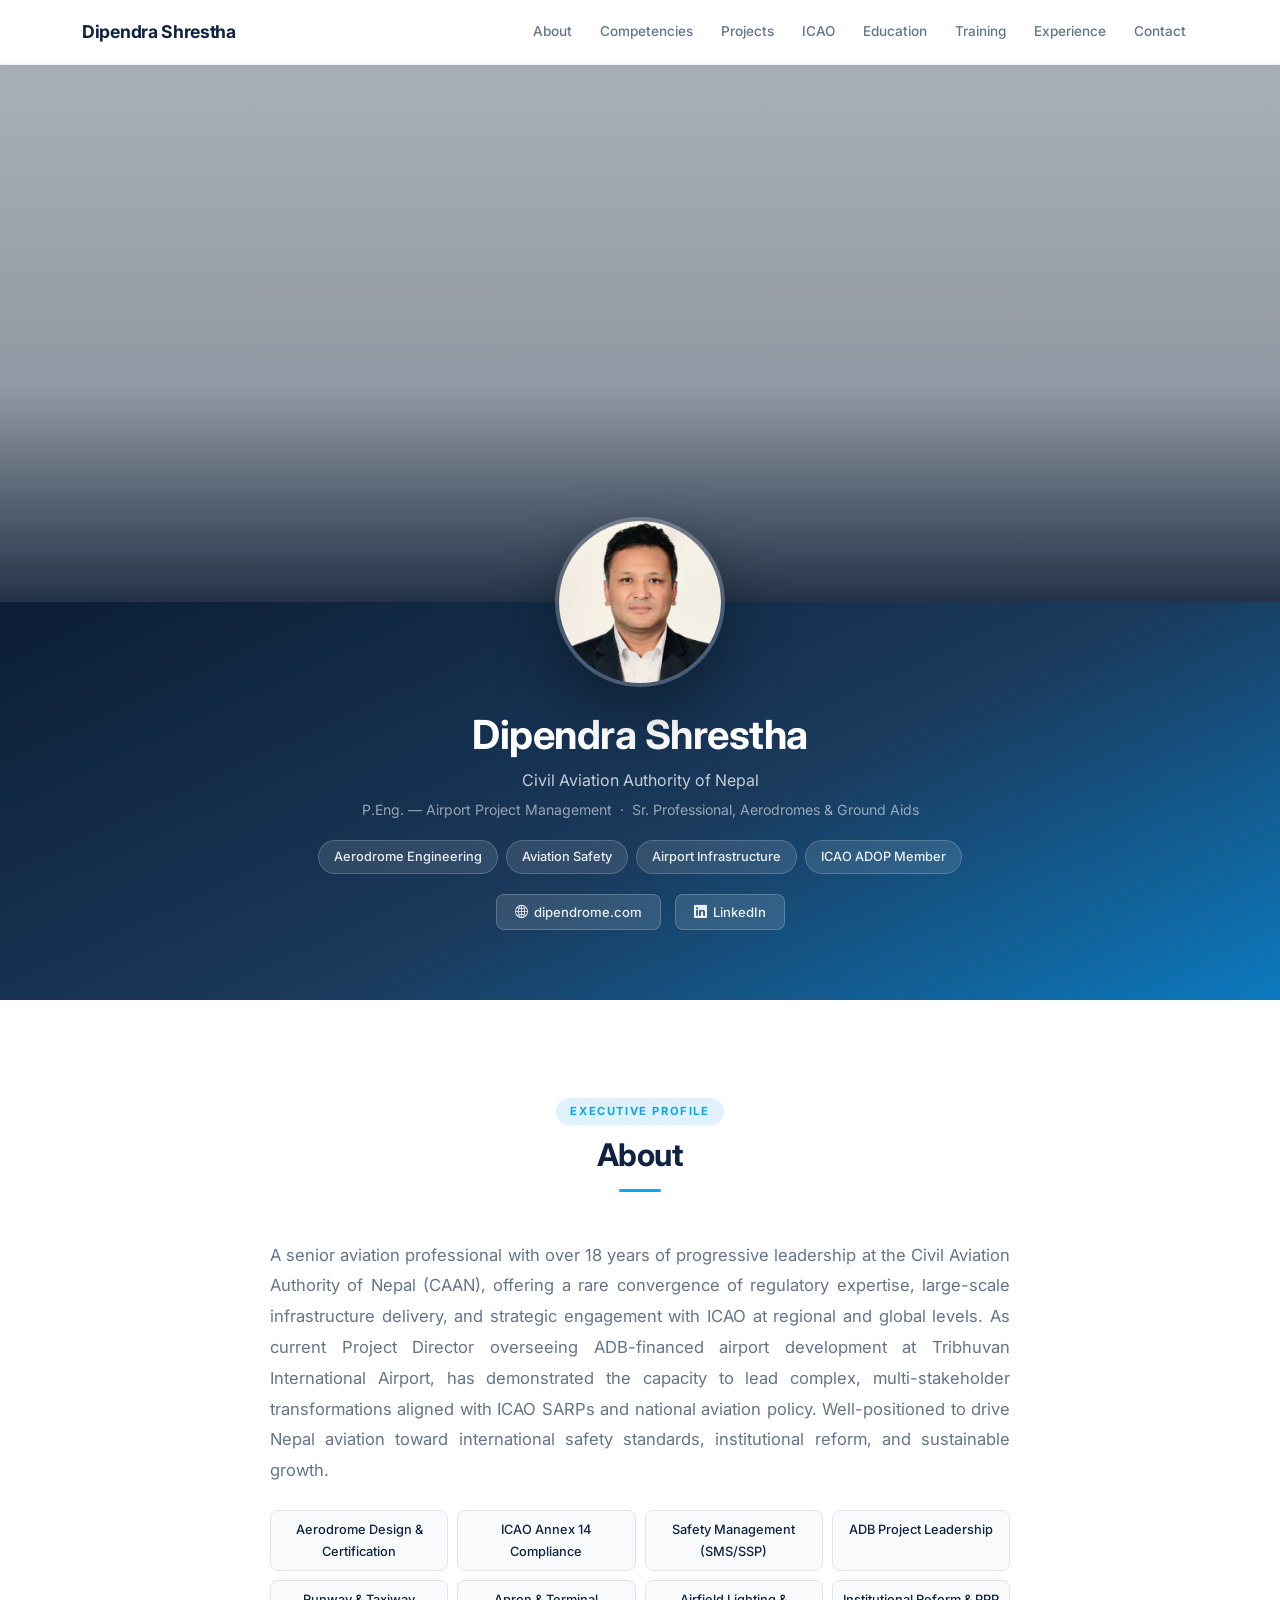
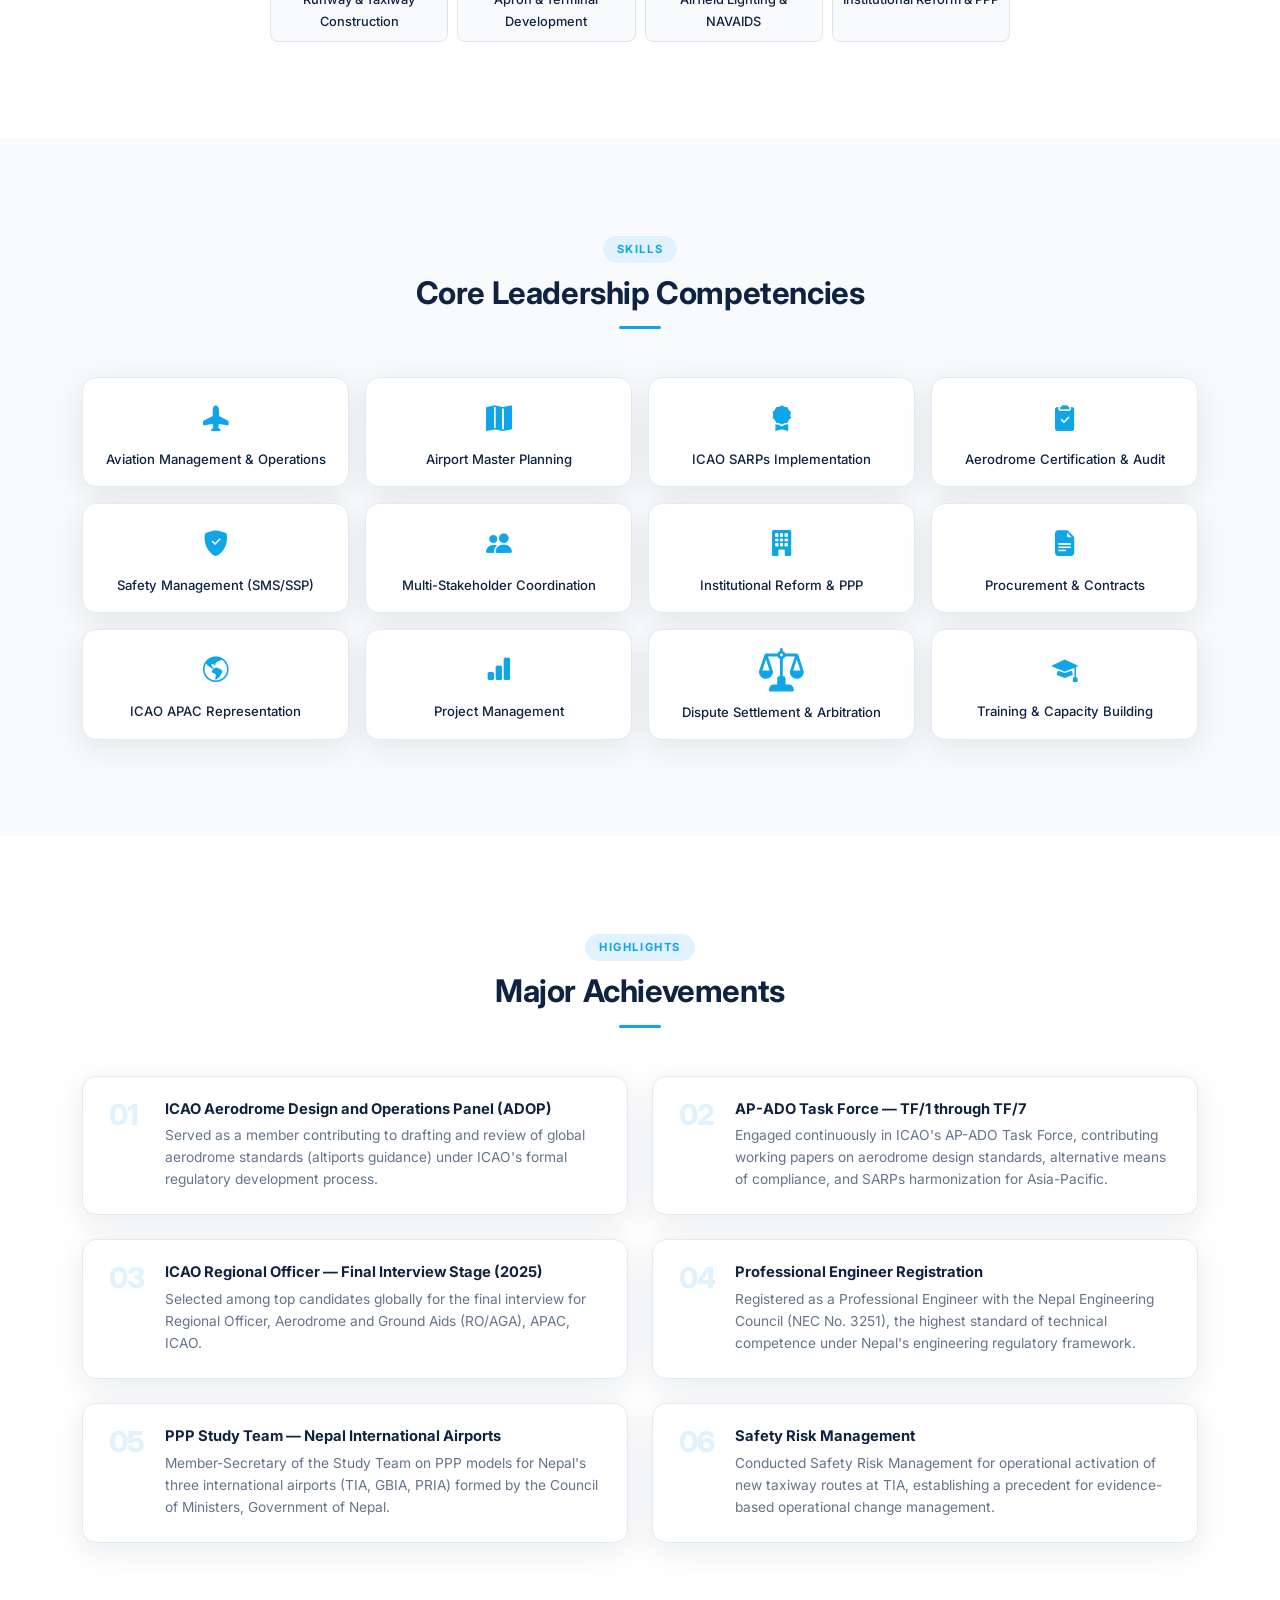
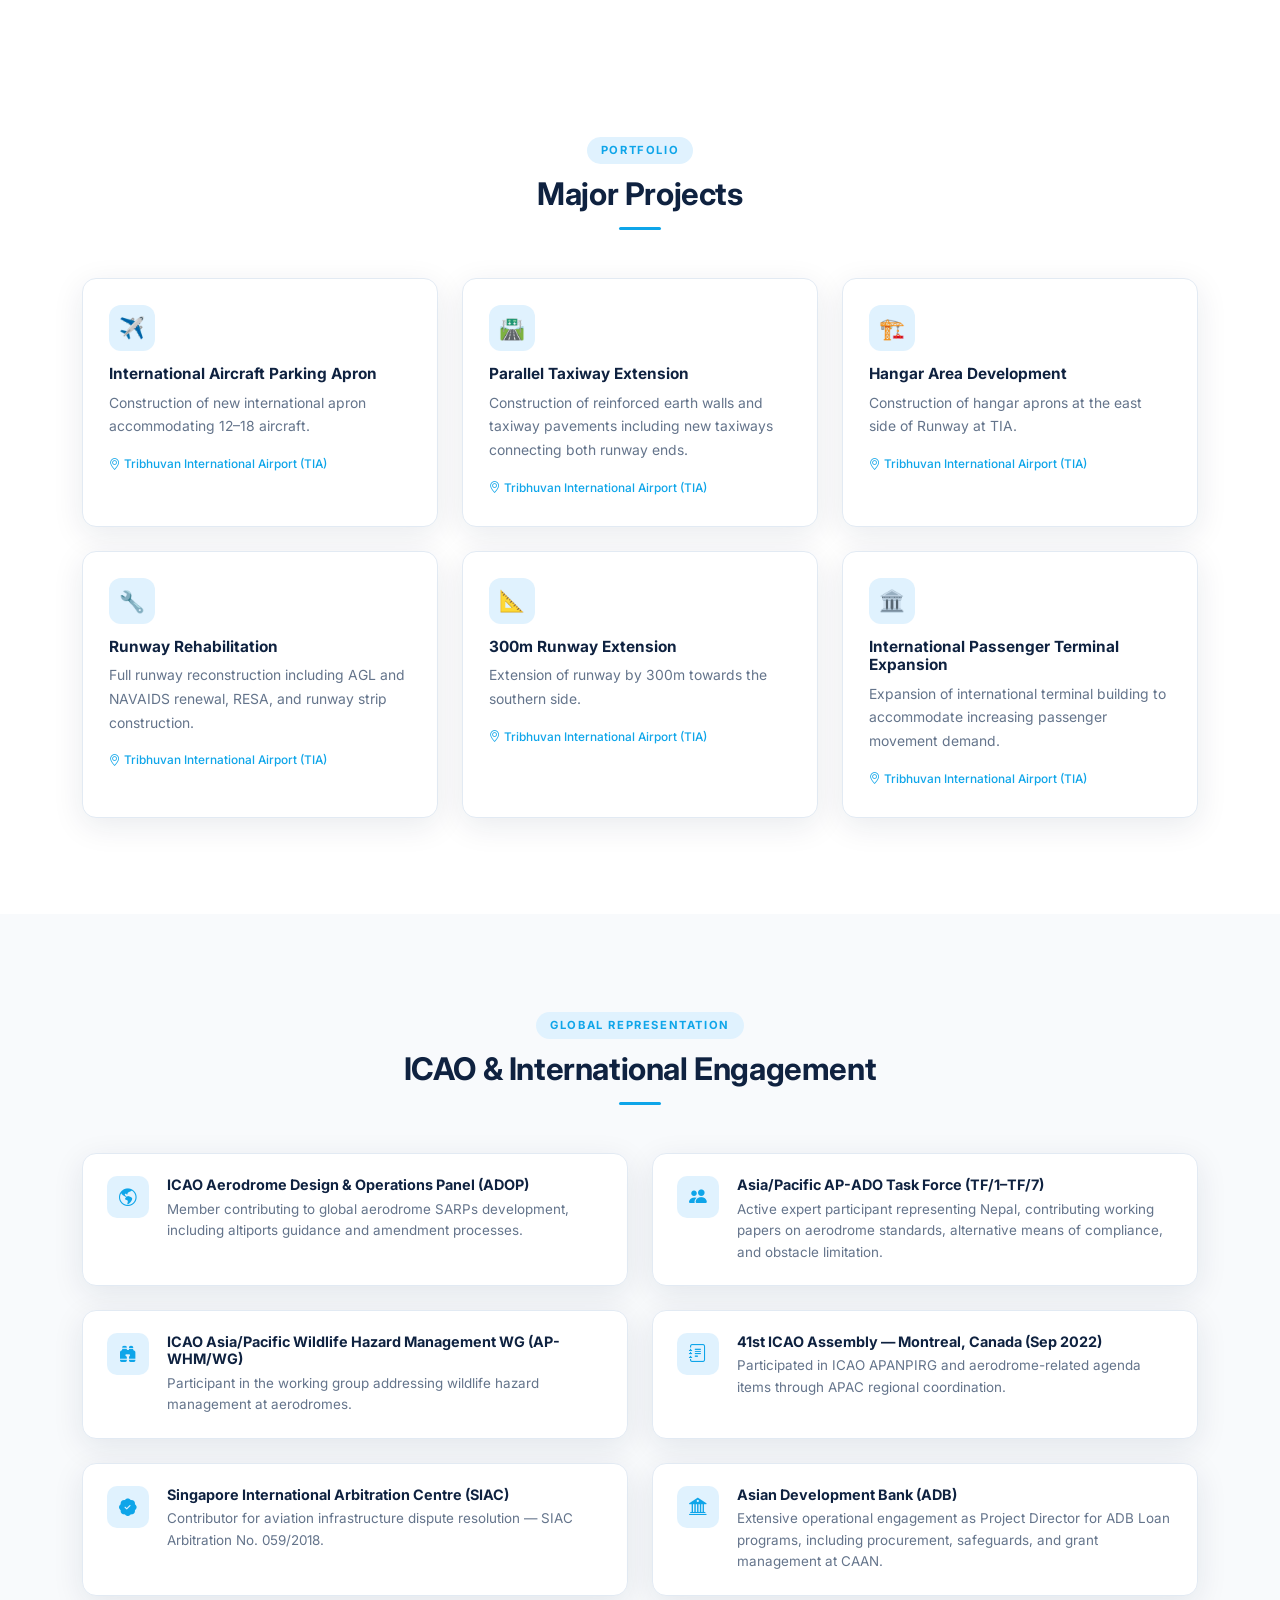
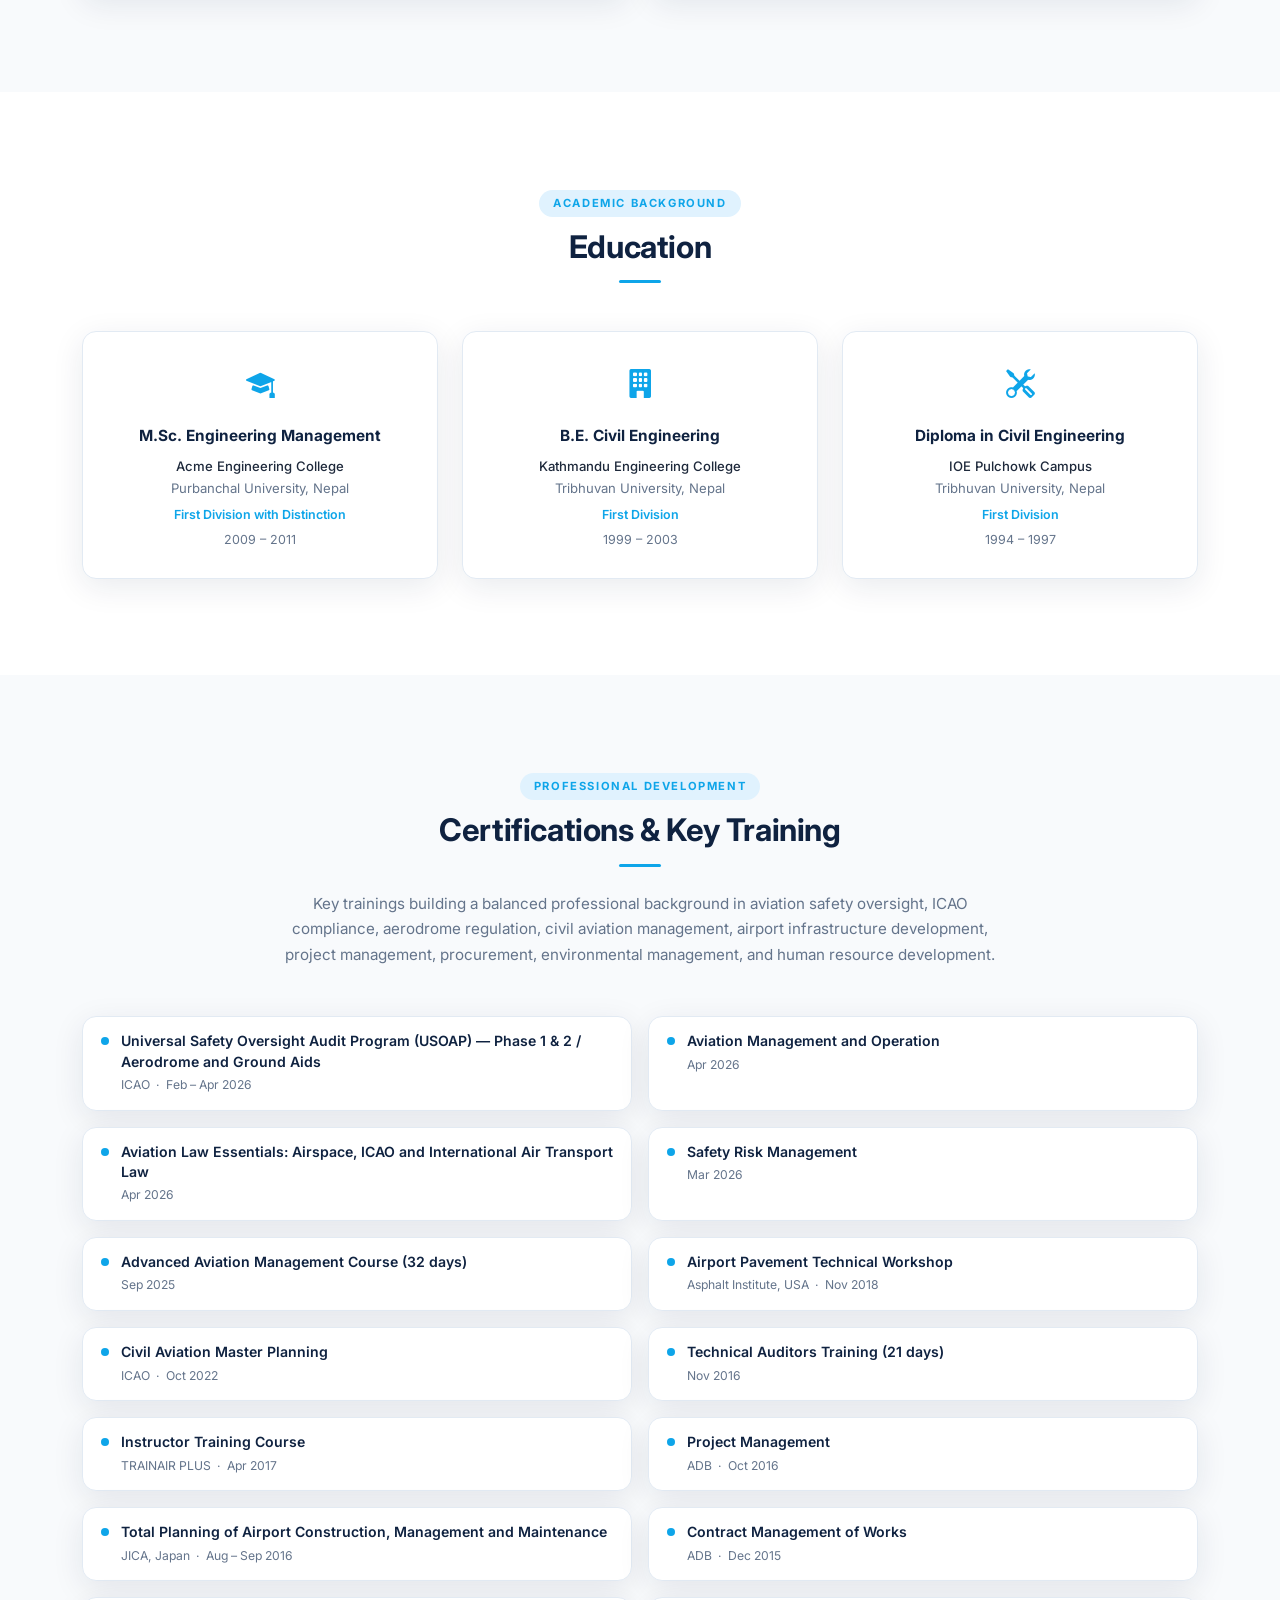
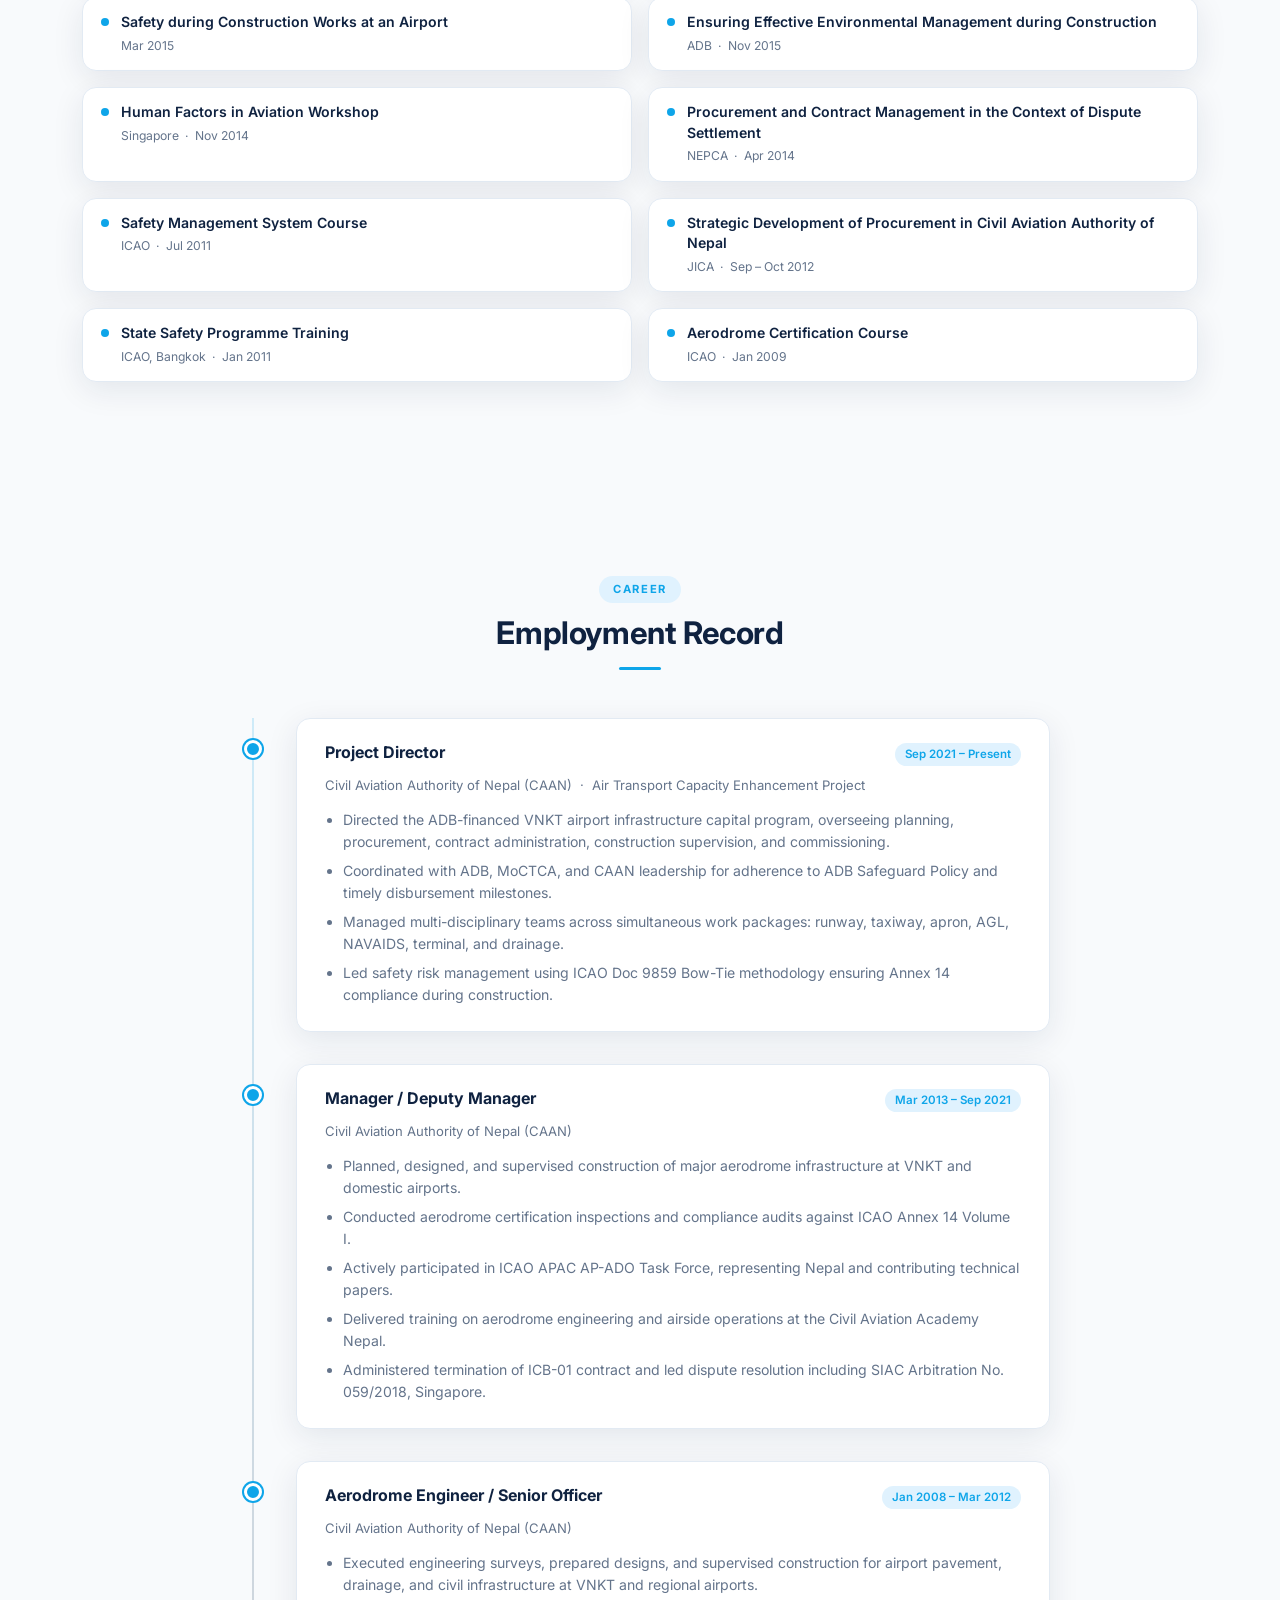
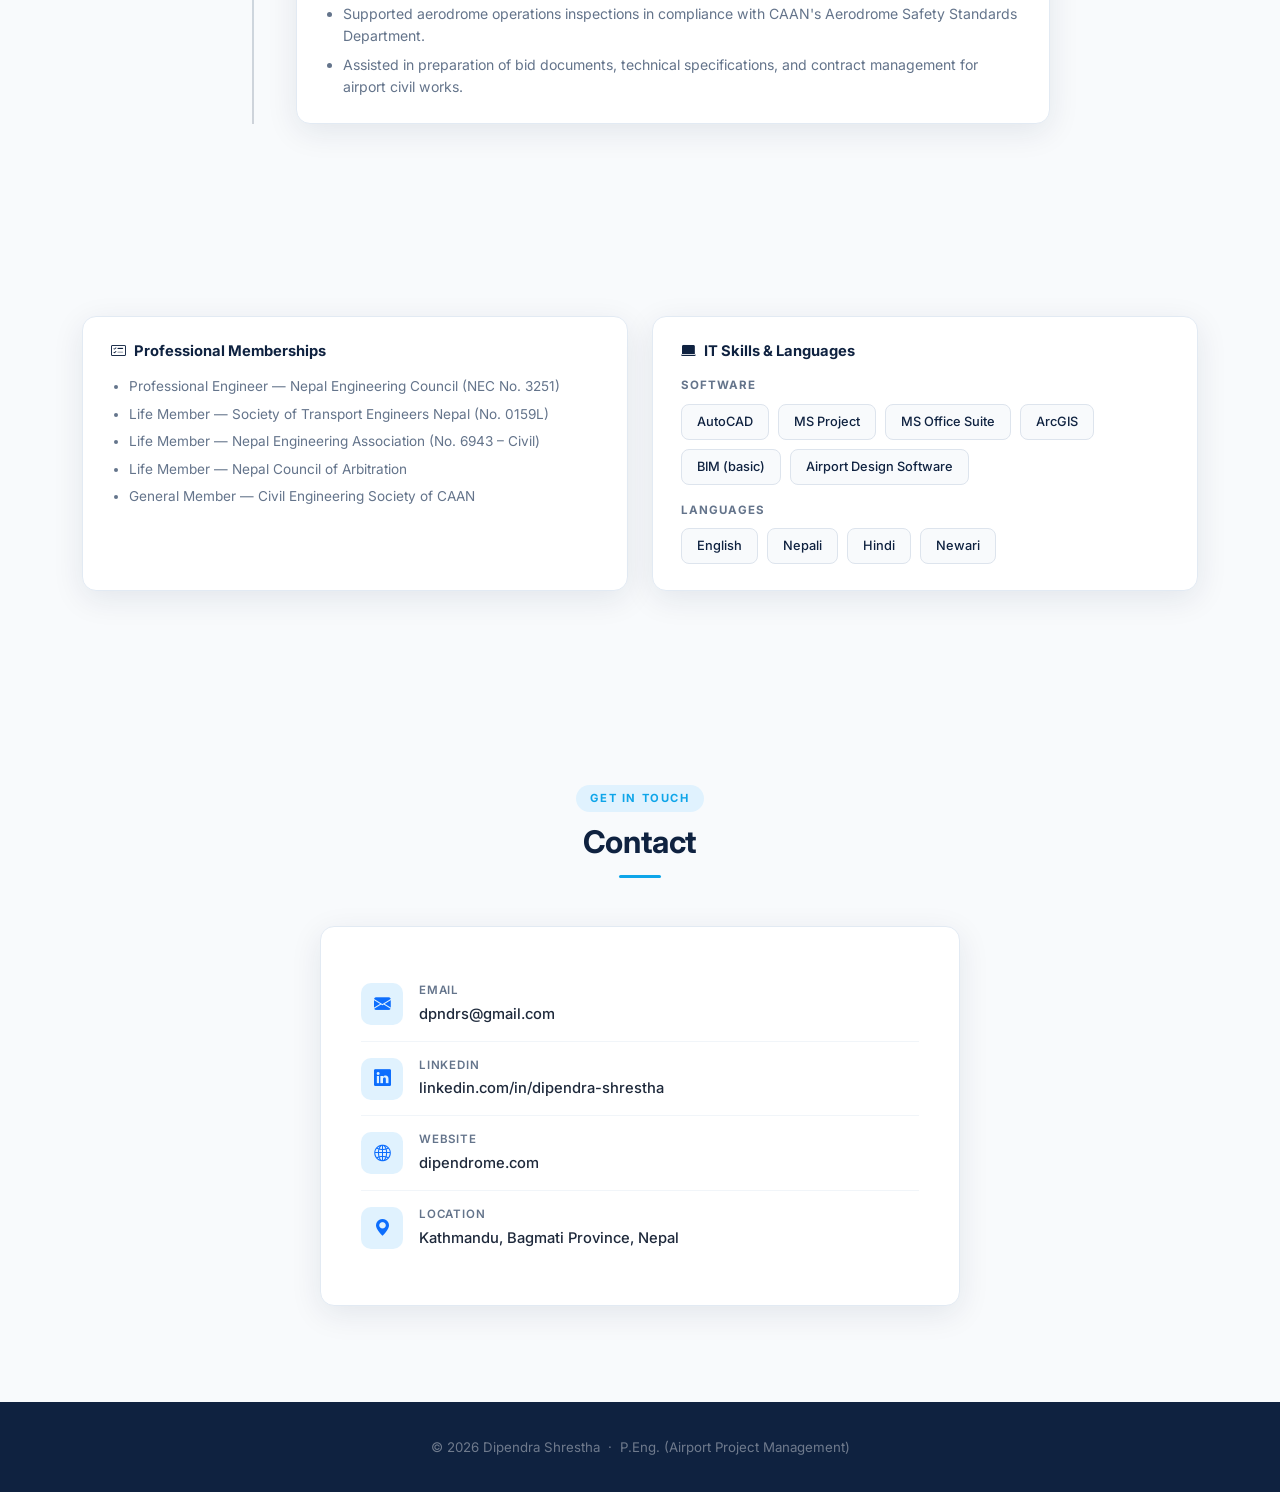
==== index.html @ 53d3c4ca "removed ph no" ====
<!DOCTYPE html>
<html lang="en">

<head>
    <meta charset="UTF-8">
    <meta name="viewport" content="width=device-width, initial-scale=1">
    <title>Dipendra Shrestha | Civil Engineer</title>

    <!-- Bootstrap -->
    <link href="https://cdn.jsdelivr.net/npm/bootstrap@5.3.3/dist/css/bootstrap.min.css" rel="stylesheet">
    <!-- Google Font -->
    <link href="https://fonts.googleapis.com/css2?family=Inter:wght@300;400;500;600;700&display=swap" rel="stylesheet">
    <!-- AOS Animation -->
    <link href="https://unpkg.com/aos@2.3.4/dist/aos.css" rel="stylesheet">
    <!-- Bootstrap Icons -->
    <link href="https://cdn.jsdelivr.net/npm/bootstrap-icons@1.11.3/font/bootstrap-icons.css" rel="stylesheet">

    <link rel="stylesheet" href="styles.css">
</head>

<body>

    <!-- NAVBAR -->
    <nav class="navbar navbar-expand-lg fixed-top glass-nav">
        <div class="container">
            <a class="navbar-brand">Dipendra Shrestha</a>
            <button class="navbar-toggler border-0" data-bs-toggle="collapse" data-bs-target="#nav">
                <span class="navbar-toggler-icon"></span>
            </button>
            <div class="collapse navbar-collapse" id="nav">
                <ul class="navbar-nav ms-auto">
                    <li class="nav-item"><a class="nav-link" href="#about">About</a></li>
                    <li class="nav-item"><a class="nav-link" href="#competencies">Competencies</a></li>
                    <li class="nav-item"><a class="nav-link" href="#projects">Projects</a></li>
                    <li class="nav-item"><a class="nav-link" href="#icao">ICAO</a></li>
                    <li class="nav-item"><a class="nav-link" href="#education">Education</a></li>
                    <li class="nav-item"><a class="nav-link" href="#training">Training</a></li>
                    <li class="nav-item"><a class="nav-link" href="#experience">Experience</a></li>
                    <li class="nav-item"><a class="nav-link" href="#contact">Contact</a></li>
                </ul>
            </div>
        </div>
    </nav>


    <!-- VIDEO BANNER -->
    <div class="video-banner">
        <video class="video-banner-bg" autoplay muted loop playsinline>
            <source src="aircraft-movement.mp4" type="video/mp4">
        </video>
    </div>

    <!-- HERO -->
    <section class="hero">
        <div class="container text-center">

            <img src="profile.jpg" class="profile-photo" alt="Dipendra Shrestha" data-aos="fade-up">

            <h1 class="mt-4" data-aos="fade-up" data-aos-delay="100">Dipendra Shrestha</h1>

            <p class="hero-role" data-aos="fade-up" data-aos-delay="200">
                Civil Aviation Authority of Nepal
            </p>

            <p class="hero-subrole" data-aos="fade-up" data-aos-delay="250">
                P.Eng. — Airport Project Management &nbsp;·&nbsp; Sr. Professional, Aerodromes &amp; Ground Aids
            </p>

            <div class="hero-tags" data-aos="fade-up" data-aos-delay="300">
                <span class="hero-tag">Aerodrome Engineering</span>
                <span class="hero-tag">Aviation Safety</span>
                <span class="hero-tag">Airport Infrastructure</span>
                <span class="hero-tag">ICAO ADOP Member</span>
            </div>

            <div class="hero-links" data-aos="fade-up" data-aos-delay="400">
                <a href="https://dipendrome.com" target="_blank" class="hero-link"><i class="bi bi-globe2"></i> dipendrome.com</a>
                <a href="https://www.linkedin.com/in/dipendra-shrestha-p-eng-60203311/" target="_blank" class="hero-link"><i class="bi bi-linkedin"></i> LinkedIn</a>
            </div>

        </div>
    </section>


    <!-- ABOUT -->
    <section id="about" class="section">
        <div class="container">
            <div class="text-center mb-5" data-aos="fade-up">
                <span class="section-label">Executive Profile</span>
                <h2 class="section-title">About</h2>
                <div class="section-divider"></div>
            </div>

            <div class="text-center" data-aos="fade-up" data-aos-delay="100">
                <p class="about-text">
                    A senior aviation professional with over 18 years of progressive leadership at the Civil Aviation Authority of Nepal (CAAN),
                    offering a rare convergence of regulatory expertise, large-scale infrastructure delivery, and strategic engagement with ICAO
                    at regional and global levels. As current Project Director overseeing ADB-financed airport development at Tribhuvan International
                    Airport, has demonstrated the capacity to lead complex, multi-stakeholder transformations aligned with ICAO SARPs and national
                    aviation policy. Well-positioned to drive Nepal aviation toward international safety standards, institutional reform, and sustainable growth.
                </p>

                <div class="expertise-badges about-badges" data-aos="fade-up" data-aos-delay="200">
                    <span class="badge-item">Aerodrome Design &amp; Certification</span>
                    <span class="badge-item">ICAO Annex 14 Compliance</span>
                    <span class="badge-item">Safety Management (SMS/SSP)</span>
                    <span class="badge-item">ADB Project Leadership</span>
                    <span class="badge-item">Runway &amp; Taxiway Construction</span>
                    <span class="badge-item">Apron &amp; Terminal Development</span>
                    <span class="badge-item">Airfield Lighting &amp; NAVAIDS</span>
                    <span class="badge-item">Institutional Reform &amp; PPP</span>
                </div>
            </div>
        </div>
    </section>


    <!-- CORE COMPETENCIES -->
    <section id="competencies" class="section bg-alt">
        <div class="container">
            <div class="text-center mb-5" data-aos="fade-up">
                <span class="section-label">Skills</span>
                <h2 class="section-title">Core Leadership Competencies</h2>
                <div class="section-divider"></div>
            </div>

            <div class="row g-3 justify-content-center" data-aos="fade-up" data-aos-delay="100">

                <div class="col-6 col-md-4 col-lg-3">
                    <div class="competency-card">
                        <i class="bi bi-airplane-fill competency-icon"></i>
                        <span>Aviation Management &amp; Operations</span>
                    </div>
                </div>
                <div class="col-6 col-md-4 col-lg-3">
                    <div class="competency-card">
                        <i class="bi bi-map-fill competency-icon"></i>
                        <span>Airport Master Planning</span>
                    </div>
                </div>
                <div class="col-6 col-md-4 col-lg-3">
                    <div class="competency-card">
                        <i class="bi bi-award-fill competency-icon"></i>
                        <span>ICAO SARPs Implementation</span>
                    </div>
                </div>
                <div class="col-6 col-md-4 col-lg-3">
                    <div class="competency-card">
                        <i class="bi bi-clipboard2-check-fill competency-icon"></i>
                        <span>Aerodrome Certification &amp; Audit</span>
                    </div>
                </div>
                <div class="col-6 col-md-4 col-lg-3">
                    <div class="competency-card">
                        <i class="bi bi-shield-fill-check competency-icon"></i>
                        <span>Safety Management (SMS/SSP)</span>
                    </div>
                </div>
                <div class="col-6 col-md-4 col-lg-3">
                    <div class="competency-card">
                        <i class="bi bi-people-fill competency-icon"></i>
                        <span>Multi-Stakeholder Coordination</span>
                    </div>
                </div>
                <div class="col-6 col-md-4 col-lg-3">
                    <div class="competency-card">
                        <i class="bi bi-building-fill competency-icon"></i>
                        <span>Institutional Reform &amp; PPP</span>
                    </div>
                </div>
                <div class="col-6 col-md-4 col-lg-3">
                    <div class="competency-card">
                        <i class="bi bi-file-earmark-text-fill competency-icon"></i>
                        <span>Procurement &amp; Contracts</span>
                    </div>
                </div>
                <div class="col-6 col-md-4 col-lg-3">
                    <div class="competency-card">
                        <i class="bi bi-globe-americas competency-icon"></i>
                        <span>ICAO APAC Representation</span>
                    </div>
                </div>
                <div class="col-6 col-md-4 col-lg-3">
                    <div class="competency-card">
                        <i class="bi bi-bar-chart-fill competency-icon"></i>
                        <span>Project Management</span>
                    </div>
                </div>
                <div class="col-6 col-md-4 col-lg-3">
                    <div class="competency-card">
                        <svg class="competency-icon svg-icon" viewBox="0 0 32 32" xmlns="http://www.w3.org/2000/svg" fill="currentColor" aria-hidden="true"><path d="M32,17.1C32,17.1,32,17,32,17.1c0-0.1,0-0.1,0-0.1c0-0.1,0-0.2,0-0.3l-4-12c0,0,0,0,0,0c0,0,0-0.1-0.1-0.1c0-0.1-0.1-0.1-0.1-0.2c0,0-0.1-0.1-0.1-0.1c-0.1-0.1-0.1-0.1-0.2-0.1c0,0-0.1,0-0.1-0.1C27.2,4,27.1,4,27,4h-8.2c-0.3-0.8-1-1.5-1.8-1.8V1c0-0.6-0.4-1-1-1s-1,0.4-1,1v1.2c-0.8,0.3-1.5,1-1.8,1.8H5C4.9,4,4.8,4,4.6,4.1c0,0-0.1,0-0.1,0.1c-0.1,0-0.1,0.1-0.2,0.1c0,0-0.1,0.1-0.1,0.1C4.2,4.4,4.2,4.5,4.1,4.5c0,0,0,0.1-0.1,0.1c0,0,0,0,0,0l-4,12c0,0.1,0,0.2,0,0.3c0,0,0,0,0,0c0,0,0,0.1,0,0.1c0,0,0,0.1,0,0.1C0.1,19.8,2.3,22,5,22s4.9-2.2,5-4.8c0,0,0-0.1,0-0.1c0,0,0-0.1,0-0.1c0,0,0,0,0,0c0-0.1,0-0.2,0-0.3L6.4,6h6.8c0.3,0.8,1,1.5,1.8,1.8V20c-1.1,0-2,0.9-2,2v4h-2.6c-1.3,0-2.4,0.8-2.8,2.1l-0.5,1.6C6.9,30,7,30.3,7.2,30.6C7.4,30.8,7.7,31,8,31h16c0.3,0,0.6-0.2,0.8-0.4c0.2-0.3,0.2-0.6,0.1-0.9l-0.5-1.6C24,26.8,22.9,26,21.6,26H19v-4c0-1.1-0.9-2-2-2V7.8c0.8-0.3,1.5-1,1.8-1.8h6.8l-3.6,10.7c0,0.1,0,0.2,0,0.3c0,0,0,0,0,0c0,0,0,0.1,0,0.1c0,0,0,0.1,0,0.1c0.1,2.7,2.3,4.8,5,4.8S31.9,19.8,32,17.1C32,17.1,32,17.1,32,17.1z M2.4,16L5,8.2L7.6,16H2.4z M16,6c-0.6,0-1-0.4-1-1s0.4-1,1-1s1,0.4,1,1S16.6,6,16,6z M27,8.2l2.6,7.8h-5.2L27,8.2z"/></svg>
                        <span>Dispute Settlement &amp; Arbitration</span>
                    </div>
                </div>
                <div class="col-6 col-md-4 col-lg-3">
                    <div class="competency-card">
                        <i class="bi bi-mortarboard-fill competency-icon"></i>
                        <span>Training &amp; Capacity Building</span>
                    </div>
                </div>

            </div>
        </div>
    </section>


    <!-- MAJOR ACHIEVEMENTS -->
    <section id="achievements" class="section">
        <div class="container">
            <div class="text-center mb-5" data-aos="fade-up">
                <span class="section-label">Highlights</span>
                <h2 class="section-title">Major Achievements</h2>
                <div class="section-divider"></div>
            </div>

            <div class="row g-4 justify-content-center">

                <div class="col-md-6" data-aos="fade-up">
                    <div class="achievement-card">
                        <div class="achievement-num">01</div>
                        <div>
                            <h6>ICAO Aerodrome Design and Operations Panel (ADOP)</h6>
                            <p>Served as a member contributing to drafting and review of global aerodrome standards (altiports guidance) under ICAO's formal regulatory development process.</p>
                        </div>
                    </div>
                </div>

                <div class="col-md-6" data-aos="fade-up" data-aos-delay="80">
                    <div class="achievement-card">
                        <div class="achievement-num">02</div>
                        <div>
                            <h6>AP-ADO Task Force — TF/1 through TF/7</h6>
                            <p>Engaged continuously in ICAO's AP-ADO Task Force, contributing working papers on aerodrome design standards, alternative means of compliance, and SARPs harmonization for Asia-Pacific.</p>
                        </div>
                    </div>
                </div>

                <div class="col-md-6" data-aos="fade-up" data-aos-delay="160">
                    <div class="achievement-card">
                        <div class="achievement-num">03</div>
                        <div>
                            <h6>ICAO Regional Officer — Final Interview Stage (2025)</h6>
                            <p>Selected among top candidates globally for the final interview for Regional Officer, Aerodrome and Ground Aids (RO/AGA), APAC, ICAO.</p>
                        </div>
                    </div>
                </div>

                <div class="col-md-6" data-aos="fade-up" data-aos-delay="240">
                    <div class="achievement-card">
                        <div class="achievement-num">04</div>
                        <div>
                            <h6>Professional Engineer Registration</h6>
                            <p>Registered as a Professional Engineer with the Nepal Engineering Council (NEC No. 3251), the highest standard of technical competence under Nepal's engineering regulatory framework.</p>
                        </div>
                    </div>
                </div>

                <div class="col-md-6" data-aos="fade-up" data-aos-delay="320">
                    <div class="achievement-card">
                        <div class="achievement-num">05</div>
                        <div>
                            <h6>PPP Study Team — Nepal International Airports</h6>
                            <p>Member-Secretary of the Study Team on PPP models for Nepal's three international airports (TIA, GBIA, PRIA) formed by the Council of Ministers, Government of Nepal.</p>
                        </div>
                    </div>
                </div>

                <div class="col-md-6" data-aos="fade-up" data-aos-delay="400">
                    <div class="achievement-card">
                        <div class="achievement-num">06</div>
                        <div>
                            <h6>Safety Risk Management</h6>
                            <p>Conducted Safety Risk Management for operational activation of new taxiway routes at TIA, establishing a precedent for evidence-based operational change management.</p>
                        </div>
                    </div>
                </div>

            </div>
        </div>
    </section>


    <!-- PROJECTS -->
    <section id="projects" class="section">
        <div class="container">
            <div class="text-center mb-5" data-aos="fade-up">
                <span class="section-label">Portfolio</span>
                <h2 class="section-title">Major Projects</h2>
                <div class="section-divider"></div>
            </div>

            <div class="row g-4">

                <div class="col-md-4" data-aos="fade-up">
                    <div class="project-card">
                        <div class="card-body">
                            <div class="project-icon">✈️</div>
                            <h5>International Aircraft Parking Apron</h5>
                            <p>Construction of new international apron accommodating 12–18 aircraft.</p>
                            <span class="project-location"><i class="bi bi-geo-alt"></i> Tribhuvan International Airport (TIA)</span>
                        </div>
                    </div>
                </div>

                <div class="col-md-4" data-aos="fade-up" data-aos-delay="80">
                    <div class="project-card">
                        <div class="card-body">
                            <div class="project-icon">🛣️</div>
                            <h5>Parallel Taxiway Extension</h5>
                            <p>Construction of reinforced earth walls and taxiway pavements including new taxiways connecting both runway ends.</p>
                            <span class="project-location"><i class="bi bi-geo-alt"></i> Tribhuvan International Airport (TIA)</span>
                        </div>
                    </div>
                </div>

                <div class="col-md-4" data-aos="fade-up" data-aos-delay="160">
                    <div class="project-card">
                        <div class="card-body">
                            <div class="project-icon">🏗️</div>
                            <h5>Hangar Area Development</h5>
                            <p>Construction of hangar aprons at the east side of Runway at TIA.</p>
                            <span class="project-location"><i class="bi bi-geo-alt"></i> Tribhuvan International Airport (TIA)</span>
                        </div>
                    </div>
                </div>

                <div class="col-md-4" data-aos="fade-up" data-aos-delay="80">
                    <div class="project-card">
                        <div class="card-body">
                            <div class="project-icon">🔧</div>
                            <h5>Runway Rehabilitation</h5>
                            <p>Full runway reconstruction including AGL and NAVAIDS renewal, RESA, and runway strip construction.</p>
                            <span class="project-location"><i class="bi bi-geo-alt"></i> Tribhuvan International Airport (TIA)</span>
                        </div>
                    </div>
                </div>

                <div class="col-md-4" data-aos="fade-up" data-aos-delay="160">
                    <div class="project-card">
                        <div class="card-body">
                            <div class="project-icon">📐</div>
                            <h5>300m Runway Extension</h5>
                            <p>Extension of runway by 300m towards the southern side.</p>
                            <span class="project-location"><i class="bi bi-geo-alt"></i> Tribhuvan International Airport (TIA)</span>
                        </div>
                    </div>
                </div>

                <div class="col-md-4" data-aos="fade-up" data-aos-delay="240">
                    <div class="project-card">
                        <div class="card-body">
                            <div class="project-icon">🏛️</div>
                            <h5>International Passenger Terminal Expansion</h5>
                            <p>Expansion of international terminal building to accommodate increasing passenger movement demand.</p>
                            <span class="project-location"><i class="bi bi-geo-alt"></i> Tribhuvan International Airport (TIA)</span>
                        </div>
                    </div>
                </div>

            </div>
        </div>
    </section>


    <!-- ICAO & INTERNATIONAL ENGAGEMENT -->
    <section id="icao" class="section bg-alt">
        <div class="container">
            <div class="text-center mb-5" data-aos="fade-up">
                <span class="section-label">Global Representation</span>
                <h2 class="section-title">ICAO &amp; International Engagement</h2>
                <div class="section-divider"></div>
            </div>

            <div class="row g-4">

                <div class="col-md-6" data-aos="fade-up">
                    <div class="icao-card">
                        <div class="icao-icon"><i class="bi bi-globe-americas"></i></div>
                        <div>
                            <h6>ICAO Aerodrome Design &amp; Operations Panel (ADOP)</h6>
                            <p>Member contributing to global aerodrome SARPs development, including altiports guidance and amendment processes.</p>
                        </div>
                    </div>
                </div>

                <div class="col-md-6" data-aos="fade-up" data-aos-delay="80">
                    <div class="icao-card">
                        <div class="icao-icon"><i class="bi bi-people-fill"></i></div>
                        <div>
                            <h6>Asia/Pacific AP-ADO Task Force (TF/1–TF/7)</h6>
                            <p>Active expert participant representing Nepal, contributing working papers on aerodrome standards, alternative means of compliance, and obstacle limitation.</p>
                        </div>
                    </div>
                </div>

                <div class="col-md-6" data-aos="fade-up" data-aos-delay="160">
                    <div class="icao-card">
                        <div class="icao-icon"><i class="bi bi-binoculars-fill"></i></div>
                        <div>
                            <h6>ICAO Asia/Pacific Wildlife Hazard Management WG (AP-WHM/WG)</h6>
                            <p>Participant in the working group addressing wildlife hazard management at aerodromes.</p>
                        </div>
                    </div>
                </div>

                <div class="col-md-6" data-aos="fade-up" data-aos-delay="240">
                    <div class="icao-card">
                        <div class="icao-icon"><i class="bi bi-journal-text"></i></div>
                        <div>
                            <h6>41st ICAO Assembly — Montreal, Canada (Sep 2022)</h6>
                            <p>Participated in ICAO APANPIRG and aerodrome-related agenda items through APAC regional coordination.</p>
                        </div>
                    </div>
                </div>

                <div class="col-md-6" data-aos="fade-up" data-aos-delay="320">
                    <div class="icao-card">
                        <div class="icao-icon"><i class="bi bi-patch-check-fill"></i></div>
                        <div>
                            <h6>Singapore International Arbitration Centre (SIAC)</h6>
                            <p>Contributor for aviation infrastructure dispute resolution — SIAC Arbitration No. 059/2018.</p>
                        </div>
                    </div>
                </div>

                <div class="col-md-6" data-aos="fade-up" data-aos-delay="400">
                    <div class="icao-card">
                        <div class="icao-icon"><i class="bi bi-bank2"></i></div>
                        <div>
                            <h6>Asian Development Bank (ADB)</h6>
                            <p>Extensive operational engagement as Project Director for ADB Loan programs, including procurement, safeguards, and grant management at CAAN.</p>
                        </div>
                    </div>
                </div>

            </div>
        </div>
    </section>


    <!-- EDUCATION -->
    <section id="education" class="section">
        <div class="container">
            <div class="text-center mb-5" data-aos="fade-up">
                <span class="section-label">Academic Background</span>
                <h2 class="section-title">Education</h2>
                <div class="section-divider"></div>
            </div>

            <div class="row g-4 justify-content-center">

                <div class="col-md-4" data-aos="fade-up">
                    <div class="edu-card">
                        <div class="edu-icon"><i class="bi bi-mortarboard-fill"></i></div>
                        <div class="edu-degree">M.Sc. Engineering Management</div>
                        <div class="edu-school">Acme Engineering College<br><span>Purbanchal University, Nepal</span></div>
                        <div class="edu-detail">First Division with Distinction</div>
                        <div class="edu-year">2009 – 2011</div>
                    </div>
                </div>

                <div class="col-md-4" data-aos="fade-up" data-aos-delay="100">
                    <div class="edu-card">
                        <div class="edu-icon"><i class="bi bi-building-fill"></i></div>
                        <div class="edu-degree">B.E. Civil Engineering</div>
                        <div class="edu-school">Kathmandu Engineering College<br><span>Tribhuvan University, Nepal</span></div>
                        <div class="edu-detail">First Division</div>
                        <div class="edu-year">1999 – 2003</div>
                    </div>
                </div>

                <div class="col-md-4" data-aos="fade-up" data-aos-delay="200">
                    <div class="edu-card">
                        <div class="edu-icon"><i class="bi bi-tools"></i></div>
                        <div class="edu-degree">Diploma in Civil Engineering</div>
                        <div class="edu-school">IOE Pulchowk Campus<br><span>Tribhuvan University, Nepal</span></div>
                        <div class="edu-detail">First Division</div>
                        <div class="edu-year">1994 – 1997</div>
                    </div>
                </div>

            </div>

        </div>
    </section>


    <!-- CERTIFICATIONS & KEY TRAINING -->
    <section id="training" class="section bg-alt">
        <div class="container">
            <div class="text-center mb-4" data-aos="fade-up">
                <span class="section-label">Professional Development</span>
                <h2 class="section-title">Certifications &amp; Key Training</h2>
                <div class="section-divider"></div>
            </div>

            <p class="training-intro text-center mb-5" data-aos="fade-up" data-aos-delay="80">
                Key trainings building a balanced professional background in aviation safety oversight, ICAO compliance,
                aerodrome regulation, civil aviation management, airport infrastructure development, project management,
                procurement, environmental management, and human resource development.
            </p>

            <div class="row g-3" data-aos="fade-up" data-aos-delay="120">

                <div class="col-md-6">
                    <div class="training-item">
                        <div class="training-dot"></div>
                        <div>
                            <span class="training-name">Universal Safety Oversight Audit Program (USOAP) — Phase 1 &amp; 2 / Aerodrome and Ground Aids</span>
                            <span class="training-meta">ICAO &nbsp;·&nbsp; Feb – Apr 2026</span>
                        </div>
                    </div>
                </div>

                <div class="col-md-6">
                    <div class="training-item">
                        <div class="training-dot"></div>
                        <div>
                            <span class="training-name">Aviation Management and Operation</span>
                            <span class="training-meta">Apr 2026</span>
                        </div>
                    </div>
                </div>

                <div class="col-md-6">
                    <div class="training-item">
                        <div class="training-dot"></div>
                        <div>
                            <span class="training-name">Aviation Law Essentials: Airspace, ICAO and International Air Transport Law</span>
                            <span class="training-meta">Apr 2026</span>
                        </div>
                    </div>
                </div>

                <div class="col-md-6">
                    <div class="training-item">
                        <div class="training-dot"></div>
                        <div>
                            <span class="training-name">Safety Risk Management</span>
                            <span class="training-meta">Mar 2026</span>
                        </div>
                    </div>
                </div>

                <div class="col-md-6">
                    <div class="training-item">
                        <div class="training-dot"></div>
                        <div>
                            <span class="training-name">Advanced Aviation Management Course (32 days)</span>
                            <span class="training-meta">Sep 2025</span>
                        </div>
                    </div>
                </div>

                <div class="col-md-6">
                    <div class="training-item">
                        <div class="training-dot"></div>
                        <div>
                            <span class="training-name">Airport Pavement Technical Workshop</span>
                            <span class="training-meta">Asphalt Institute, USA &nbsp;·&nbsp; Nov 2018</span>
                        </div>
                    </div>
                </div>

                <div class="col-md-6">
                    <div class="training-item">
                        <div class="training-dot"></div>
                        <div>
                            <span class="training-name">Civil Aviation Master Planning</span>
                            <span class="training-meta">ICAO &nbsp;·&nbsp; Oct 2022</span>
                        </div>
                    </div>
                </div>

                <div class="col-md-6">
                    <div class="training-item">
                        <div class="training-dot"></div>
                        <div>
                            <span class="training-name">Technical Auditors Training (21 days)</span>
                            <span class="training-meta">Nov 2016</span>
                        </div>
                    </div>
                </div>

                <div class="col-md-6">
                    <div class="training-item">
                        <div class="training-dot"></div>
                        <div>
                            <span class="training-name">Instructor Training Course</span>
                            <span class="training-meta">TRAINAIR PLUS &nbsp;·&nbsp; Apr 2017</span>
                        </div>
                    </div>
                </div>

                <div class="col-md-6">
                    <div class="training-item">
                        <div class="training-dot"></div>
                        <div>
                            <span class="training-name">Project Management</span>
                            <span class="training-meta">ADB &nbsp;·&nbsp; Oct 2016</span>
                        </div>
                    </div>
                </div>

                <div class="col-md-6">
                    <div class="training-item">
                        <div class="training-dot"></div>
                        <div>
                            <span class="training-name">Total Planning of Airport Construction, Management and Maintenance</span>
                            <span class="training-meta">JICA, Japan &nbsp;·&nbsp; Aug – Sep 2016</span>
                        </div>
                    </div>
                </div>

                <div class="col-md-6">
                    <div class="training-item">
                        <div class="training-dot"></div>
                        <div>
                            <span class="training-name">Contract Management of Works</span>
                            <span class="training-meta">ADB &nbsp;·&nbsp; Dec 2015</span>
                        </div>
                    </div>
                </div>

                <div class="col-md-6">
                    <div class="training-item">
                        <div class="training-dot"></div>
                        <div>
                            <span class="training-name">Safety during Construction Works at an Airport</span>
                            <span class="training-meta">Mar 2015</span>
                        </div>
                    </div>
                </div>

                <div class="col-md-6">
                    <div class="training-item">
                        <div class="training-dot"></div>
                        <div>
                            <span class="training-name">Ensuring Effective Environmental Management during Construction</span>
                            <span class="training-meta">ADB &nbsp;·&nbsp; Nov 2015</span>
                        </div>
                    </div>
                </div>

                <div class="col-md-6">
                    <div class="training-item">
                        <div class="training-dot"></div>
                        <div>
                            <span class="training-name">Human Factors in Aviation Workshop</span>
                            <span class="training-meta">Singapore &nbsp;·&nbsp; Nov 2014</span>
                        </div>
                    </div>
                </div>

                <div class="col-md-6">
                    <div class="training-item">
                        <div class="training-dot"></div>
                        <div>
                            <span class="training-name">Procurement and Contract Management in the Context of Dispute Settlement</span>
                            <span class="training-meta">NEPCA &nbsp;·&nbsp; Apr 2014</span>
                        </div>
                    </div>
                </div>

                <div class="col-md-6">
                    <div class="training-item">
                        <div class="training-dot"></div>
                        <div>
                            <span class="training-name">Safety Management System Course</span>
                            <span class="training-meta">ICAO &nbsp;·&nbsp; Jul 2011</span>
                        </div>
                    </div>
                </div>

                <div class="col-md-6">
                    <div class="training-item">
                        <div class="training-dot"></div>
                        <div>
                            <span class="training-name">Strategic Development of Procurement in Civil Aviation Authority of Nepal</span>
                            <span class="training-meta">JICA &nbsp;·&nbsp; Sep – Oct 2012</span>
                        </div>
                    </div>
                </div>

                <div class="col-md-6">
                    <div class="training-item">
                        <div class="training-dot"></div>
                        <div>
                            <span class="training-name">State Safety Programme Training</span>
                            <span class="training-meta">ICAO, Bangkok &nbsp;·&nbsp; Jan 2011</span>
                        </div>
                    </div>
                </div>

                <div class="col-md-6">
                    <div class="training-item">
                        <div class="training-dot"></div>
                        <div>
                            <span class="training-name">Aerodrome Certification Course</span>
                            <span class="training-meta">ICAO &nbsp;·&nbsp; Jan 2009</span>
                        </div>
                    </div>
                </div>

            </div>
        </div>
    </section>


    <!-- EXPERIENCE -->
    <section id="experience" class="section bg-alt">
        <div class="container">
            <div class="text-center mb-5" data-aos="fade-up">
                <span class="section-label">Career</span>
                <h2 class="section-title">Employment Record</h2>
                <div class="section-divider"></div>
            </div>

            <div class="timeline">

                <div class="timeline-item" data-aos="fade-up">
                    <div class="timeline-dot"></div>
                    <div class="timeline-card">
                        <div class="d-flex flex-wrap justify-content-between align-items-start gap-2 mb-2">
                            <h5 class="mb-0">Project Director</h5>
                            <span class="timeline-period">Sep 2021 – Present</span>
                        </div>
                        <p class="timeline-org">Civil Aviation Authority of Nepal (CAAN) &nbsp;·&nbsp; Air Transport Capacity Enhancement Project</p>
                        <ul class="timeline-list">
                            <li>Directed the ADB-financed VNKT airport infrastructure capital program, overseeing planning, procurement, contract administration, construction supervision, and commissioning.</li>
                            <li>Coordinated with ADB, MoCTCA, and CAAN leadership for adherence to ADB Safeguard Policy and timely disbursement milestones.</li>
                            <li>Managed multi-disciplinary teams across simultaneous work packages: runway, taxiway, apron, AGL, NAVAIDS, terminal, and drainage.</li>
                            <li>Led safety risk management using ICAO Doc 9859 Bow-Tie methodology ensuring Annex 14 compliance during construction.</li>
                        </ul>
                    </div>
                </div>

                <div class="timeline-item" data-aos="fade-up" data-aos-delay="80">
                    <div class="timeline-dot"></div>
                    <div class="timeline-card">
                        <div class="d-flex flex-wrap justify-content-between align-items-start gap-2 mb-2">
                            <h5 class="mb-0">Manager / Deputy Manager</h5>
                            <span class="timeline-period">Mar 2013 – Sep 2021</span>
                        </div>
                        <p class="timeline-org">Civil Aviation Authority of Nepal (CAAN)</p>
                        <ul class="timeline-list">
                            <li>Planned, designed, and supervised construction of major aerodrome infrastructure at VNKT and domestic airports.</li>
                            <li>Conducted aerodrome certification inspections and compliance audits against ICAO Annex 14 Volume I.</li>
                            <li>Actively participated in ICAO APAC AP-ADO Task Force, representing Nepal and contributing technical papers.</li>
                            <li>Delivered training on aerodrome engineering and airside operations at the Civil Aviation Academy Nepal.</li>
                            <li>Administered termination of ICB-01 contract and led dispute resolution including SIAC Arbitration No. 059/2018, Singapore.</li>
                        </ul>
                    </div>
                </div>

                <div class="timeline-item" data-aos="fade-up" data-aos-delay="160">
                    <div class="timeline-dot"></div>
                    <div class="timeline-card">
                        <div class="d-flex flex-wrap justify-content-between align-items-start gap-2 mb-2">
                            <h5 class="mb-0">Aerodrome Engineer / Senior Officer</h5>
                            <span class="timeline-period">Jan 2008 – Mar 2012</span>
                        </div>
                        <p class="timeline-org">Civil Aviation Authority of Nepal (CAAN)</p>
                        <ul class="timeline-list">
                            <li>Executed engineering surveys, prepared designs, and supervised construction for airport pavement, drainage, and civil infrastructure at VNKT and regional airports.</li>
                            <li>Supported aerodrome operations inspections in compliance with CAAN's Aerodrome Safety Standards Department.</li>
                            <li>Assisted in preparation of bid documents, technical specifications, and contract management for airport civil works.</li>
                        </ul>
                    </div>
                </div>

            </div>
        </div>
    </section>


    <!-- MEMBERSHIPS & IT SKILLS -->
    <section id="memberships" class="section bg-alt">
        <div class="container">
            <div class="row g-4">

                <div class="col-md-6" data-aos="fade-up">
                    <div class="misc-card">
                        <h6 class="misc-title"><i class="bi bi-card-checklist me-2"></i>Professional Memberships</h6>
                        <ul class="misc-list">
                            <li>Professional Engineer — Nepal Engineering Council (NEC No. 3251)</li>
                            <li>Life Member — Society of Transport Engineers Nepal (No. 0159L)</li>
                            <li>Life Member — Nepal Engineering Association (No. 6943 – Civil)</li>
                            <li>Life Member — Nepal Council of Arbitration</li>
                            <li>General Member — Civil Engineering Society of CAAN</li>
                        </ul>
                    </div>
                </div>

                <div class="col-md-6" data-aos="fade-up" data-aos-delay="100">
                    <div class="misc-card">
                        <h6 class="misc-title"><i class="bi bi-laptop-fill me-2"></i>IT Skills &amp; Languages</h6>
                        <div class="mb-3">
                            <div class="misc-subtitle">Software</div>
                            <div class="expertise-badges justify-content-start mt-2">
                                <span class="badge-item">AutoCAD</span>
                                <span class="badge-item">MS Project</span>
                                <span class="badge-item">MS Office Suite</span>
                                <span class="badge-item">ArcGIS</span>
                                <span class="badge-item">BIM (basic)</span>
                                <span class="badge-item">Airport Design Software</span>
                            </div>
                        </div>
                        <div>
                            <div class="misc-subtitle">Languages</div>
                            <div class="expertise-badges justify-content-start mt-2">
                                <span class="badge-item">English</span>
                                <span class="badge-item">Nepali</span>
                                <span class="badge-item">Hindi</span>
                                <span class="badge-item">Newari</span>
                            </div>
                        </div>
                    </div>
                </div>

            </div>
        </div>
    </section>


    <!-- CONTACT -->
    <section id="contact" class="section bg-alt">
        <div class="container">
            <div class="text-center mb-5" data-aos="fade-up">
                <span class="section-label">Get in Touch</span>
                <h2 class="section-title">Contact</h2>
                <div class="section-divider"></div>
            </div>

            <div class="contact-card" data-aos="fade-up" data-aos-delay="100">

                <a href="mailto:dpndrs@gmail.com" class="contact-item">
                    <div class="contact-icon"><i class="bi bi-envelope-fill text-primary"></i></div>
                    <div>
                        <div class="contact-label">Email</div>
                        <div class="contact-value">dpndrs@gmail.com</div>
                    </div>
                </a>

                <a href="https://www.linkedin.com/in/dipendra-shrestha-p-eng-60203311/" target="_blank" class="contact-item">
                    <div class="contact-icon"><i class="bi bi-linkedin text-primary"></i></div>
                    <div>
                        <div class="contact-label">LinkedIn</div>
                        <div class="contact-value">linkedin.com/in/dipendra-shrestha</div>
                    </div>
                </a>

                <a href="https://dipendrome.com" target="_blank" class="contact-item">
                    <div class="contact-icon"><i class="bi bi-globe2 text-primary"></i></div>
                    <div>
                        <div class="contact-label">Website</div>
                        <div class="contact-value">dipendrome.com</div>
                    </div>
                </a>

                <div class="location-item">
                    <div class="contact-icon"><i class="bi bi-geo-alt-fill text-primary"></i></div>
                    <div>
                        <div class="contact-label">Location</div>
                        <div class="contact-value">Kathmandu, Bagmati Province, Nepal</div>
                    </div>
                </div>

            </div>
        </div>
    </section>


    <footer class="footer">
        <div class="container text-center">
            <p class="mb-0">© 2026 Dipendra Shrestha &nbsp;·&nbsp; P.Eng. (Airport Project Management)</p>
        </div>
    </footer>


    <script src="https://cdn.jsdelivr.net/npm/bootstrap@5.3.3/dist/js/bootstrap.bundle.min.js"></script>
    <script src="https://unpkg.com/aos@2.3.4/dist/aos.js"></script>
    <script>
        AOS.init({ duration: 800, once: true, offset: 60 });
    </script>

</body>
</html>
---- styles.css ----
:root {
    --navy:        #0f2240;
    --navy-mid:    #1a3a5c;
    --sky:         #0ea5e9;
    --sky-light:   #e0f2fe;
    --gold:        #f59e0b;
    --text:        #1e293b;
    --muted:       #64748b;
    --bg-alt:      #f8fafc;
    --white:       #ffffff;
    --radius:      14px;
    --shadow:      0 8px 32px rgba(15,34,64,.09);
    --shadow-hover:0 18px 48px rgba(15,34,64,.15);
}

* { scroll-behavior: smooth; }

body {
    font-family: 'Inter', sans-serif;
    background: var(--white);
    color: var(--text);
    line-height: 1.7;
}

/* ── NAVBAR ─────────────────────────────────── */
.glass-nav {
    backdrop-filter: blur(12px);
    background: rgba(255,255,255,.9);
    border-bottom: 1px solid rgba(14,165,233,.08);
    box-shadow: 0 2px 16px rgba(15,34,64,.06);
    padding: 12px 0;
}

.navbar-brand {
    font-size: 1.1rem;
    font-weight: 700;
    color: var(--navy) !important;
    letter-spacing: -.3px;
}

.nav-link {
    font-size: .85rem;
    font-weight: 500;
    color: var(--muted) !important;
    margin-left: 4px;
    padding: 5px 12px !important;
    border-radius: 8px;
    transition: all .2s;
}
.nav-link:hover {
    color: var(--sky) !important;
    background: var(--sky-light);
}

/* ── HERO ────────────────────────────────────── */
/* ── VIDEO BANNER (no top crop, 10% bottom crop) ── */
.video-banner {
    height: 60vh;
    margin-top: 62px; /* clear fixed navbar */
    overflow: hidden;
    position: relative;
}

.video-banner-bg {
    position: absolute;
    width: 100%;
    height: 100%; 
    top: 0; /* no top crop */
    object-fit: cover;
    object-position: center center;
}

/* Navy tint + gradient fade into hero section below */
.video-banner::after {
    content: '';
    position: absolute;
    inset: 0;
    background: linear-gradient(
        to bottom,
        rgba(10, 28, 52, 0.35) 0%,
        rgba(10, 28, 52, 0.45) 60%,
        rgba(12, 29, 53, 0.90) 100%
    );
    z-index: 1;
}

/* ── HERO (profile + text below the video) ──────── */
.hero {
    padding: 0 0 70px;
    background: linear-gradient(155deg, #0c1d35 0%, #1a3a5c 55%, #0c7abf 100%);
    position: relative;
}

.hero .container { position: relative; z-index: 1; }

.profile-photo {
    width: 170px; height: 170px;
    object-fit: cover;
    border-radius: 50%;
    border: 4px solid rgba(255,255,255,.22);
    box-shadow: 0 24px 64px rgba(0,0,0,.35);
    margin-top: -85px;
    position: relative;
    z-index: 10;
}

.hero h1 {
    color: var(--white);
    font-size: 2.5rem;
    font-weight: 700;
    letter-spacing: -.5px;
}

.hero-role {
    color: rgba(255,255,255,.75);
    font-size: 1rem;
    font-weight: 400;
    margin-bottom: 4px;
}

.hero-subrole {
    color: rgba(255,255,255,.55);
    font-size: .88rem;
    font-weight: 400;
    margin-bottom: 18px;
}

.hero-tags {
    display: flex;
    flex-wrap: wrap;
    justify-content: center;
    gap: 8px;
    margin-bottom: 20px;
}

.hero-tag {
    background: rgba(255,255,255,.11);
    color: rgba(255,255,255,.9);
    border: 1px solid rgba(255,255,255,.18);
    border-radius: 50px;
    padding: 5px 15px;
    font-size: .8rem;
    font-weight: 500;
    backdrop-filter: blur(4px);
}

.hero-links {
    display: flex;
    justify-content: center;
    gap: 14px;
    flex-wrap: wrap;
}

.hero-link {
    display: inline-flex;
    align-items: center;
    gap: 6px;
    background: rgba(255,255,255,.12);
    color: rgba(255,255,255,.9);
    border: 1px solid rgba(255,255,255,.2);
    border-radius: 8px;
    padding: 6px 18px;
    font-size: .82rem;
    font-weight: 500;
    text-decoration: none;
    transition: all .25s;
}
.hero-link:hover {
    background: var(--sky);
    border-color: var(--sky);
    color: #fff;
}

/* ── SECTION COMMONS ──────────────────────────── */
.section { padding: 96px 0; }
.bg-alt  { background: var(--bg-alt); }

.section-label {
    display: inline-block;
    background: var(--sky-light);
    color: var(--sky);
    font-size: .7rem;
    font-weight: 700;
    letter-spacing: 1.6px;
    text-transform: uppercase;
    padding: 4px 14px;
    border-radius: 50px;
    margin-bottom: 12px;
}

.section-title {
    font-size: 1.95rem;
    font-weight: 700;
    color: var(--navy);
    letter-spacing: -.4px;
    margin-bottom: 0;
}

.section-divider {
    width: 42px; height: 3px;
    background: var(--sky);
    border-radius: 2px;
    margin: 14px auto 0;
}

/* ── ABOUT ──────────────────────────────────── */
.about-text {
    font-size: 1.04rem;
    color: var(--muted);
    line-height: 1.85;
    max-width: 740px;
    margin: 0 auto;
    text-align: justify;
}

.expertise-badges {
    display: flex;
    flex-wrap: wrap;
    justify-content: center;
    gap: 9px;
    margin-top: 24px;
}

.badge-item {
    background: var(--bg-alt);
    color: var(--navy);
    border: 1px solid #dde4ed;
    border-radius: 8px;
    padding: 6px 15px;
    font-size: .8rem;
    font-weight: 500;
}

/* About section badges: responsive grid, width matches the about text (740px) */
.about-badges {
    display: grid;
    grid-template-columns: repeat(4, 1fr);
    gap: 9px;
    max-width: 740px;
    margin: 24px auto 0;
    justify-items: stretch;
}

.about-badges .badge-item {
    text-align: center;
    padding: 8px 10px;
}

@media (max-width: 900px) {
    .about-badges {
        grid-template-columns: repeat(3, 1fr);
    }
}

@media (max-width: 600px) {
    .about-badges {
        grid-template-columns: repeat(2, 1fr);
    }
}

@media (max-width: 380px) {
    .about-badges {
        grid-template-columns: repeat(1, 1fr);
    }
}

/* ── COMPETENCIES ────────────────────────────── */
.competency-card {
    background: var(--white);
    border: 1px solid #e2eaf3;
    border-radius: var(--radius);
    padding: 18px 16px;
    text-align: center;
    box-shadow: var(--shadow);
    transition: all .3s;
    height: 100%;
    display: flex;
    flex-direction: column;
    align-items: center;
    gap: 10px;
}
.competency-card:hover {
    transform: translateY(-4px);
    box-shadow: var(--shadow-hover);
    border-color: rgba(14,165,233,.25);
}
.competency-icon {
    font-size: 1.6rem;
    color: var(--sky);
}

/* Custom SVG icons — match Bootstrap icon sizing & colour */
.competency-icon.svg-icon {
    width: 2.8rem;
    height: 2.8rem;
    color: var(--sky);
    flex-shrink: 0;
}
.competency-card span {
    font-size: .82rem;
    font-weight: 500;
    color: var(--navy);
    line-height: 1.4;
}

/* ── ACHIEVEMENTS ────────────────────────────── */
.achievement-card {
    background: var(--white);
    border: 1px solid #e2eaf3;
    border-radius: var(--radius);
    padding: 24px 26px;
    box-shadow: var(--shadow);
    display: flex;
    gap: 20px;
    align-items: flex-start;
    height: 100%;
    transition: all .3s;
}
.achievement-card:hover {
    transform: translateY(-4px);
    box-shadow: var(--shadow-hover);
    border-color: rgba(14,165,233,.22);
}
.achievement-num {
    font-size: 1.8rem;
    font-weight: 800;
    color: var(--sky-light);
    line-height: 1;
    min-width: 36px;
    letter-spacing: -1px;
}
.achievement-card h6 {
    font-size: .92rem;
    font-weight: 700;
    color: var(--navy);
    margin-bottom: 6px;
}
.achievement-card p {
    font-size: .86rem;
    color: var(--muted);
    margin: 0;
    line-height: 1.6;
}

/* ── EXPERIENCE TIMELINE ──────────────────────── */
.timeline {
    position: relative;
    max-width: 820px;
    margin: 0 auto;
}

.timeline::before {
    content: '';
    position: absolute;
    left: 22px; top: 0; bottom: 0;
    width: 2px;
    background: linear-gradient(to bottom, var(--sky), var(--navy));
    opacity: .18;
}

.timeline-item {
    position: relative;
    padding-left: 66px;
    margin-bottom: 32px;
}
.timeline-item:last-child { margin-bottom: 0; }

.timeline-dot {
    position: absolute;
    left: 14px; top: 22px;
    width: 18px; height: 18px;
    border-radius: 50%;
    background: var(--sky);
    border: 3px solid var(--white);
    box-shadow: 0 0 0 2px var(--sky);
}

.timeline-card {
    background: var(--white);
    border: 1px solid #e2eaf3;
    border-radius: var(--radius);
    padding: 24px 28px;
    box-shadow: var(--shadow);
    transition: all .3s;
}
.timeline-card:hover {
    transform: translateY(-4px);
    box-shadow: var(--shadow-hover);
    border-color: rgba(14,165,233,.2);
}
.timeline-card h5 {
    font-size: 1rem;
    font-weight: 700;
    color: var(--navy);
}
.timeline-period {
    display: inline-block;
    background: var(--sky-light);
    color: var(--sky);
    font-size: .72rem;
    font-weight: 600;
    padding: 2px 10px;
    border-radius: 50px;
    white-space: nowrap;
}
.timeline-org {
    font-size: .82rem;
    color: var(--muted);
    margin: 6px 0 12px;
}
.timeline-list {
    margin: 0;
    padding-left: 18px;
}
.timeline-list li {
    font-size: .88rem;
    color: var(--muted);
    margin-bottom: 6px;
    line-height: 1.6;
}
.timeline-list li:last-child { margin-bottom: 0; }

/* ── PROJECTS ────────────────────────────────── */
.project-card {
    border: 1px solid #e2eaf3;
    border-radius: var(--radius);
    background: var(--white);
    box-shadow: var(--shadow);
    transition: all .3s;
    height: 100%;
}
.project-card:hover {
    transform: translateY(-6px);
    box-shadow: var(--shadow-hover);
    border-color: rgba(14,165,233,.25);
}
.project-icon {
    width: 46px; height: 46px;
    border-radius: 12px;
    background: var(--sky-light);
    display: flex; align-items: center; justify-content: center;
    margin-bottom: 14px;
    font-size: 1.3rem;
}
.project-card .card-body { padding: 26px; }
.project-card h5 {
    font-size: .96rem;
    font-weight: 700;
    color: var(--navy);
    margin-bottom: 8px;
}
.project-card p {
    font-size: .87rem;
    color: var(--muted);
    margin: 0 0 10px;
}
.project-location {
    font-size: .74rem;
    color: var(--sky);
    font-weight: 500;
}

/* ── ICAO CARDS ─────────────────────────────── */
.icao-card {
    background: var(--white);
    border: 1px solid #e2eaf3;
    border-radius: var(--radius);
    padding: 22px 24px;
    box-shadow: var(--shadow);
    display: flex;
    gap: 18px;
    align-items: flex-start;
    height: 100%;
    transition: all .3s;
}
.icao-card:hover {
    transform: translateY(-4px);
    box-shadow: var(--shadow-hover);
    border-color: rgba(14,165,233,.2);
}
.icao-icon {
    width: 42px; height: 42px; min-width: 42px;
    border-radius: 10px;
    background: var(--sky-light);
    display: flex; align-items: center; justify-content: center;
    font-size: 1.1rem;
    color: var(--sky);
}
.icao-card h6 {
    font-size: .9rem;
    font-weight: 700;
    color: var(--navy);
    margin-bottom: 5px;
}
.icao-card p {
    font-size: .84rem;
    color: var(--muted);
    margin: 0;
    line-height: 1.6;
}

/* ── EDUCATION ──────────────────────────────── */
.edu-card {
    background: var(--white);
    border: 1px solid #e2eaf3;
    border-radius: var(--radius);
    padding: 28px 24px;
    box-shadow: var(--shadow);
    text-align: center;
    height: 100%;
    transition: all .3s;
}
.edu-card:hover {
    transform: translateY(-4px);
    box-shadow: var(--shadow-hover);
}
.edu-icon {
    font-size: 1.8rem;
    color: var(--sky);
    margin-bottom: 14px;
}
.edu-degree {
    font-size: .96rem;
    font-weight: 700;
    color: var(--navy);
    margin-bottom: 6px;
}
.edu-school {
    font-size: .82rem;
    color: var(--text);
    font-weight: 500;
    margin-bottom: 4px;
}
.edu-school span { color: var(--muted); font-weight: 400; }
.edu-detail {
    font-size: .78rem;
    color: var(--sky);
    font-weight: 600;
    margin-bottom: 4px;
}
.edu-year {
    font-size: .78rem;
    color: var(--muted);
}

/* ── MISC CARDS (Memberships / IT) ─────────────── */
.misc-card {
    background: var(--white);
    border: 1px solid #e2eaf3;
    border-radius: var(--radius);
    padding: 26px 28px;
    box-shadow: var(--shadow);
    height: 100%;
}
.misc-title {
    font-size: .92rem;
    font-weight: 700;
    color: var(--navy);
    margin-bottom: 16px;
}
.misc-subtitle {
    font-size: .72rem;
    font-weight: 700;
    letter-spacing: 1px;
    text-transform: uppercase;
    color: var(--muted);
}
.misc-list {
    padding-left: 18px;
    margin: 0;
}
.misc-list li {
    font-size: .85rem;
    color: var(--muted);
    margin-bottom: 7px;
    line-height: 1.5;
}

/* ── CONTACT ─────────────────────────────────── */
.contact-card {
    background: var(--white);
    border: 1px solid #e2eaf3;
    border-radius: var(--radius);
    box-shadow: var(--shadow);
    padding: 40px;
    max-width: 640px;
    margin: 0 auto;
}
.contact-item {
    display: flex;
    align-items: center;
    gap: 16px;
    padding: 14px 0;
    border-bottom: 1px solid #f1f5f9;
    text-decoration: none;
    color: var(--text);
    transition: color .2s;
}
.contact-item:last-child { border-bottom: none; }
.contact-item:hover { color: var(--sky); }

.contact-icon {
    width: 42px; height: 42px;
    border-radius: 10px;
    background: var(--sky-light);
    display: flex; align-items: center; justify-content: center;
    flex-shrink: 0;
    font-size: 1.05rem;
}
.contact-label {
    font-size: .72rem;
    color: var(--muted);
    text-transform: uppercase;
    letter-spacing: .8px;
    font-weight: 600;
    margin-bottom: 1px;
}
.contact-value {
    font-size: .92rem;
    font-weight: 500;
    color: inherit;
}
.location-item {
    display: flex;
    align-items: center;
    gap: 16px;
    padding: 14px 0;
    color: var(--text);
}

/* ── TRAINING ───────────────────────────────── */
.training-intro {
    font-size: .95rem;
    color: var(--muted);
    max-width: 740px;
    margin-left: auto;
    margin-right: auto;
    line-height: 1.7;
}

.training-item {
    background: var(--white);
    border: 1px solid #e2eaf3;
    border-radius: var(--radius);
    padding: 14px 18px;
    box-shadow: var(--shadow);
    display: flex;
    align-items: flex-start;
    gap: 12px;
    height: 100%;
    transition: all .3s;
}

.training-item:hover {
    transform: translateY(-3px);
    box-shadow: var(--shadow-hover);
    border-color: rgba(14,165,233,.2);
}

.training-dot {
    width: 8px; height: 8px;
    min-width: 8px;
    border-radius: 50%;
    background: var(--sky);
    margin-top: 6px;
}

.training-name {
    display: block;
    font-size: .88rem;
    font-weight: 600;
    color: var(--navy);
    line-height: 1.45;
    margin-bottom: 3px;
}

.training-meta {
    display: block;
    font-size: .76rem;
    color: var(--muted);
    font-weight: 400;
}

/* ── FOOTER ─────────────────────────────────── */
.footer {
    background: var(--navy);
    padding: 34px 0;
    color: rgba(255,255,255,.4);
    font-size: .83rem;
}

/* ── RESPONSIVE ─────────────────────────────── */
@media (max-width: 768px) {
    .hero        { padding: 120px 0 80px; }
    .hero h1     { font-size: 1.85rem; }
    .section     { padding: 72px 0; }
    .section-title { font-size: 1.65rem; }
    .timeline::before { left: 14px; }
    .timeline-item    { padding-left: 50px; }
    .timeline-dot     { left: 6px; }
    .contact-card     { padding: 26px 18px; }
    .video-section    { height: 360px; }
    .video-title      { font-size: 1.6rem; }
    .achievement-card { flex-direction: column; gap: 10px; }
}
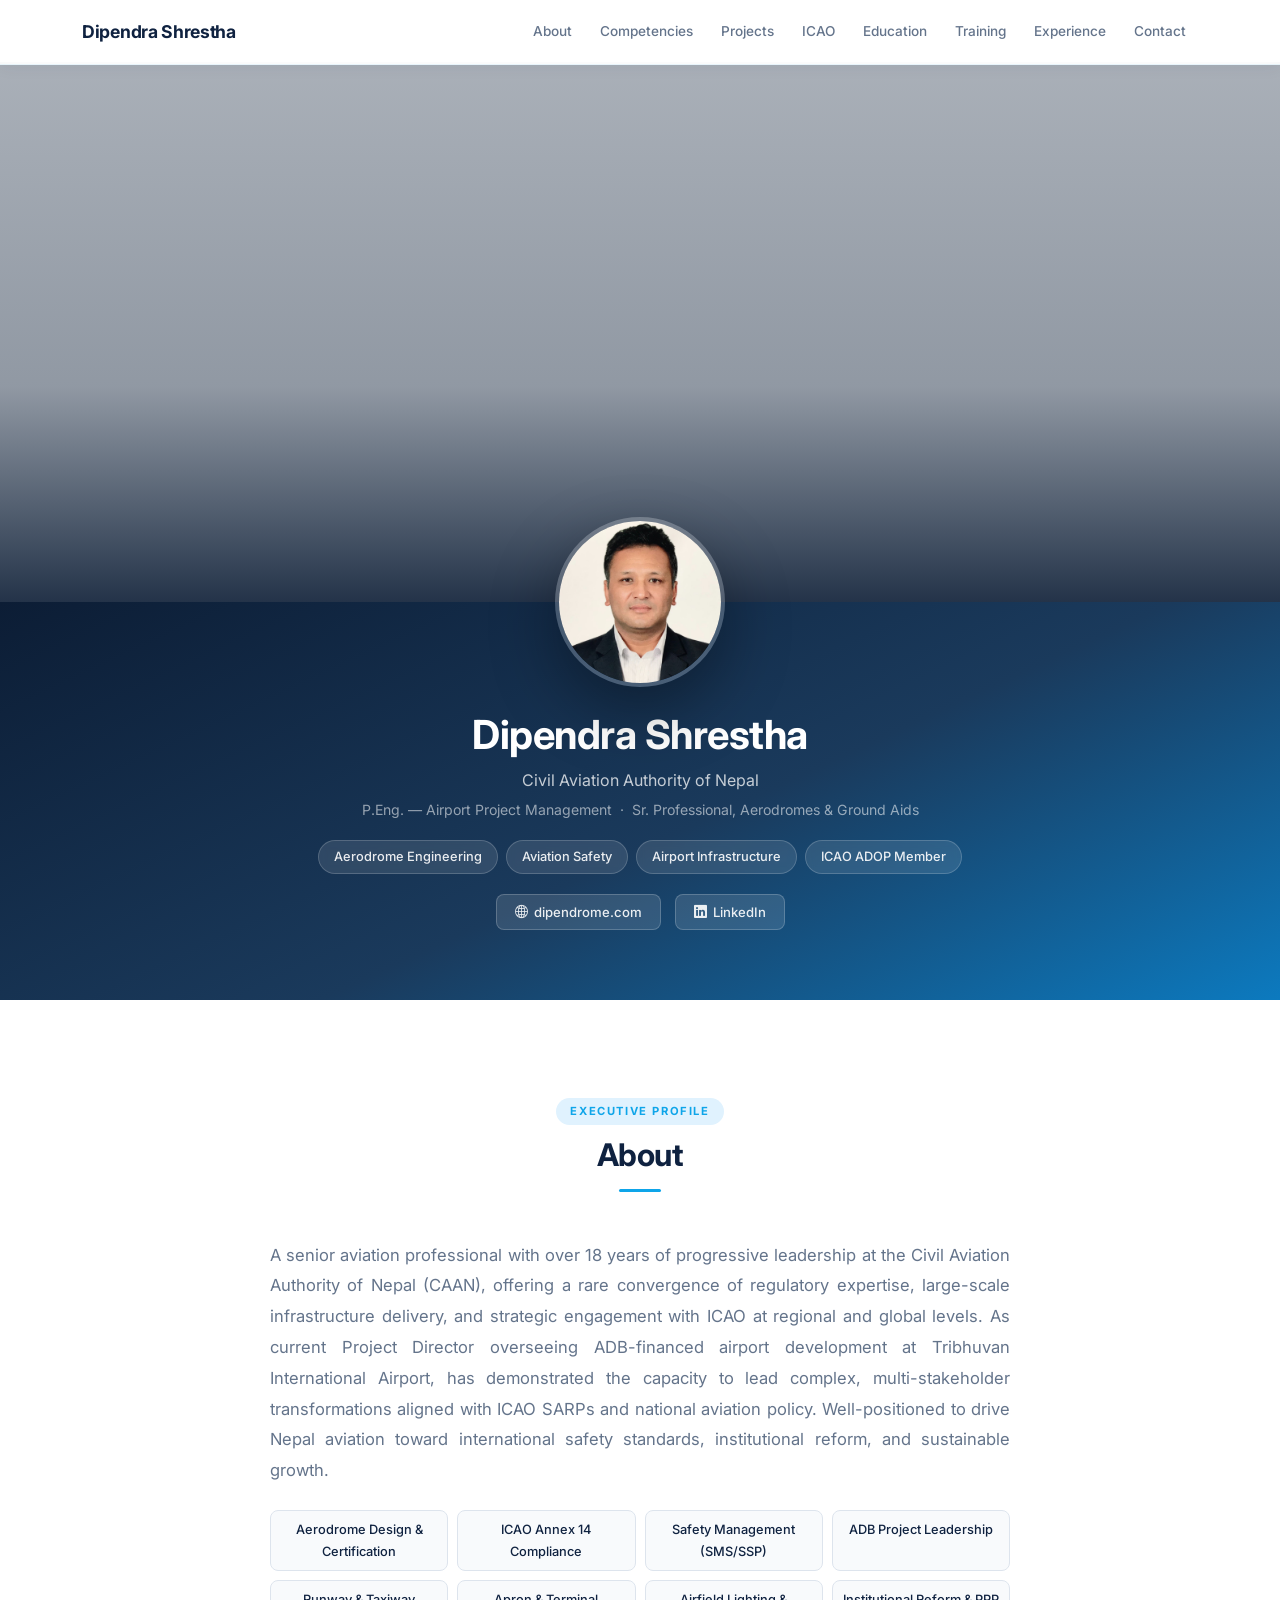
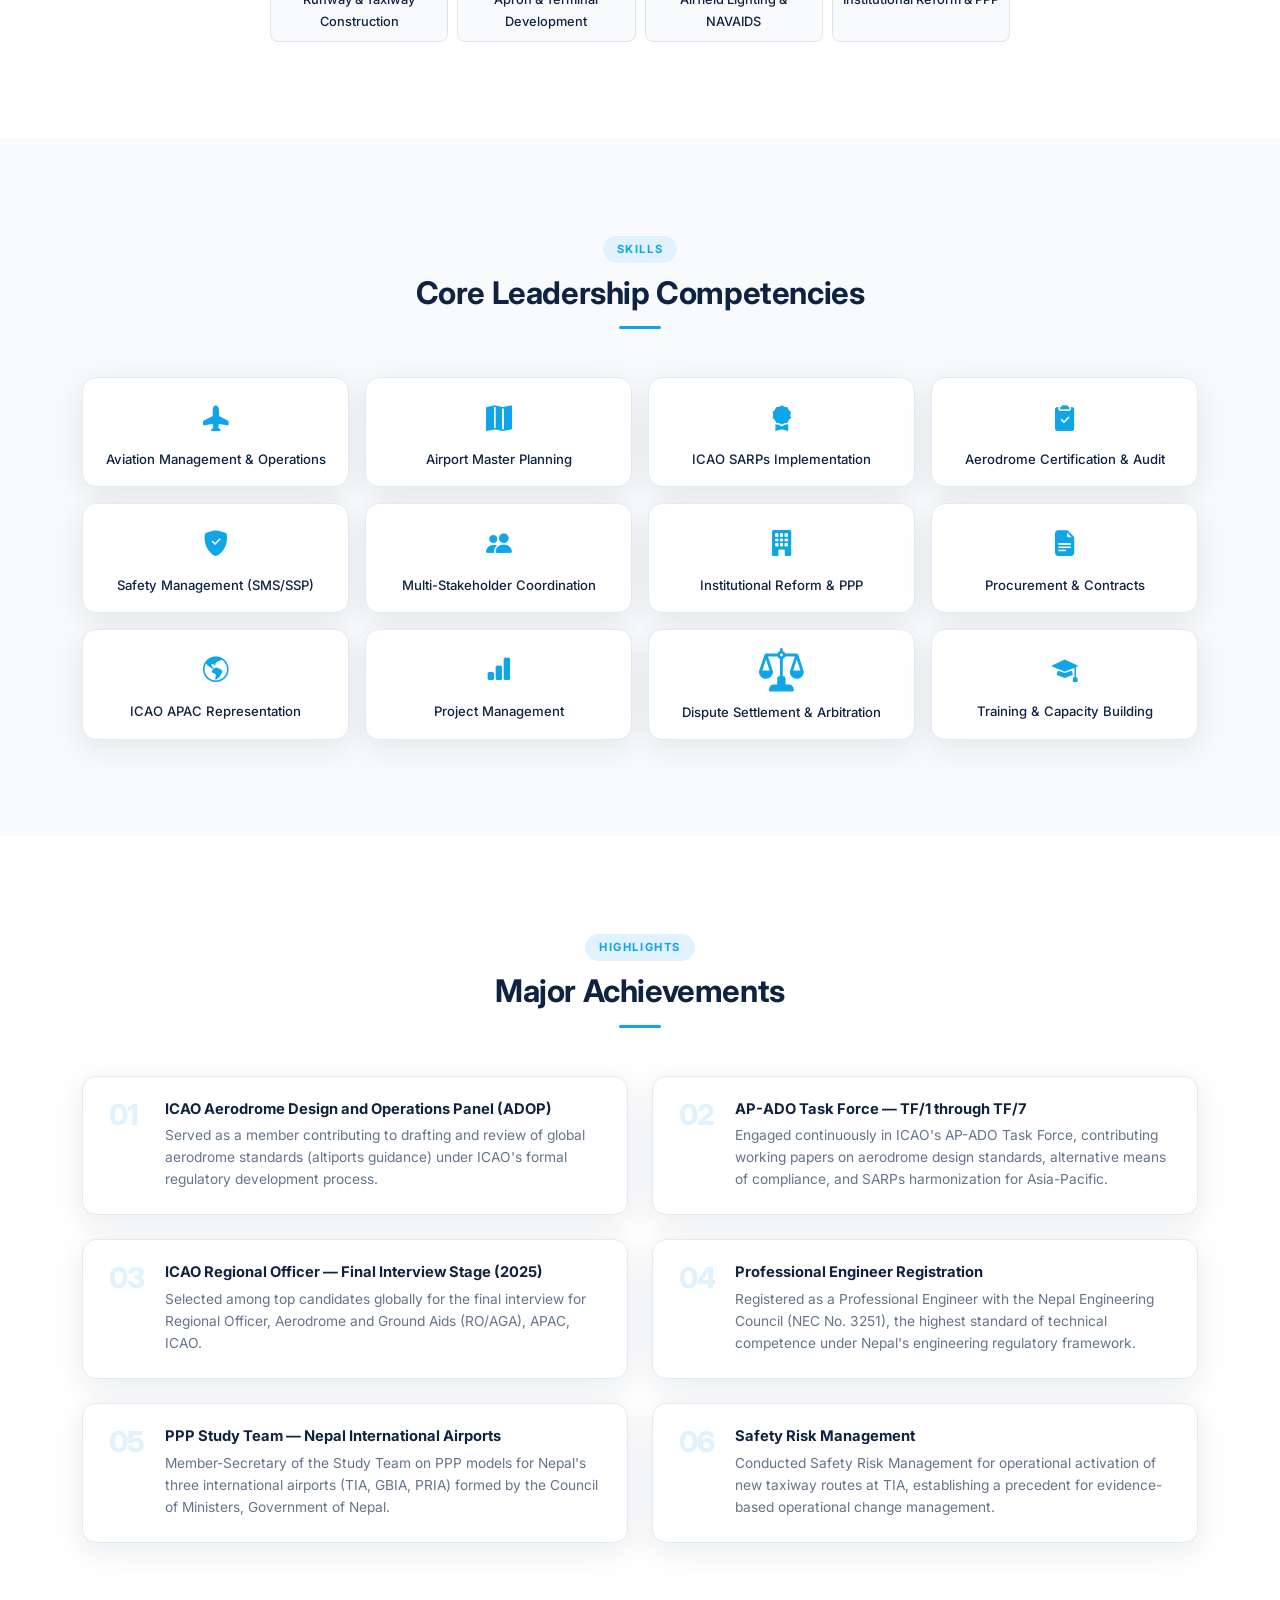
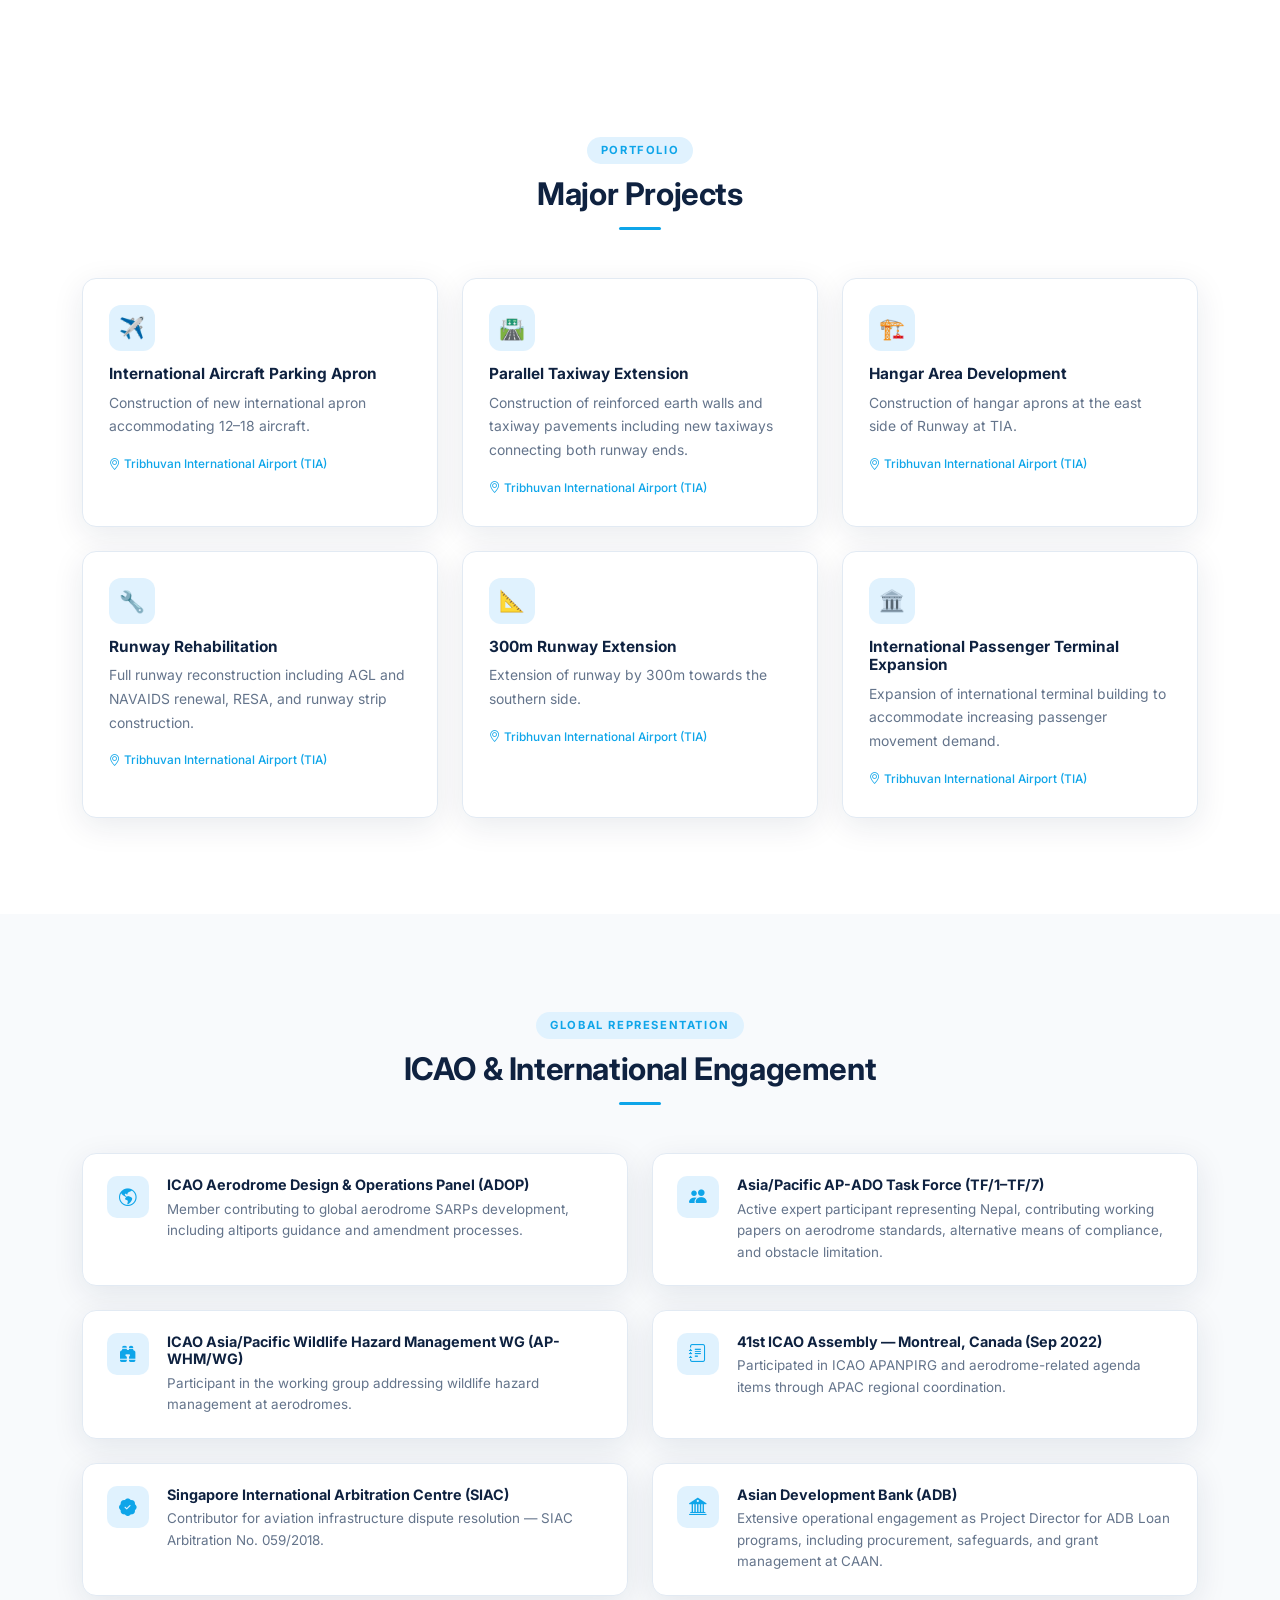
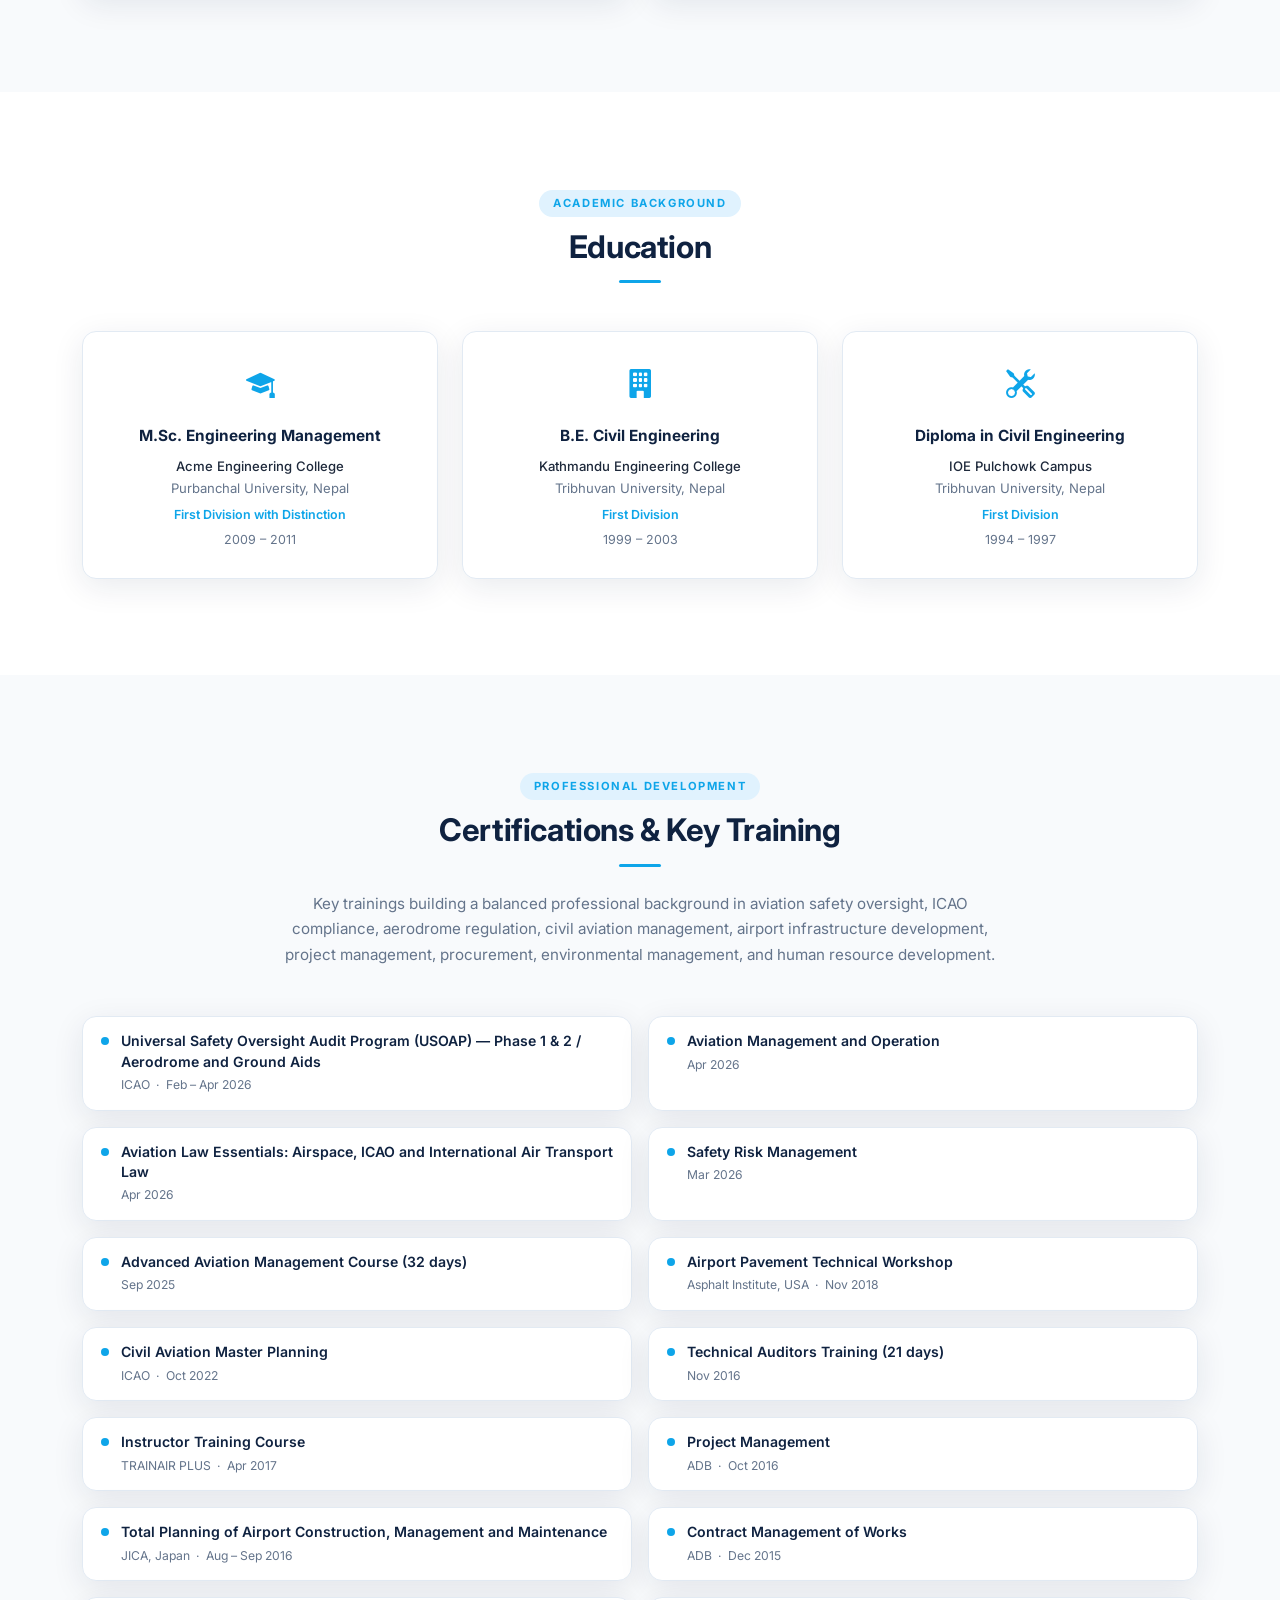
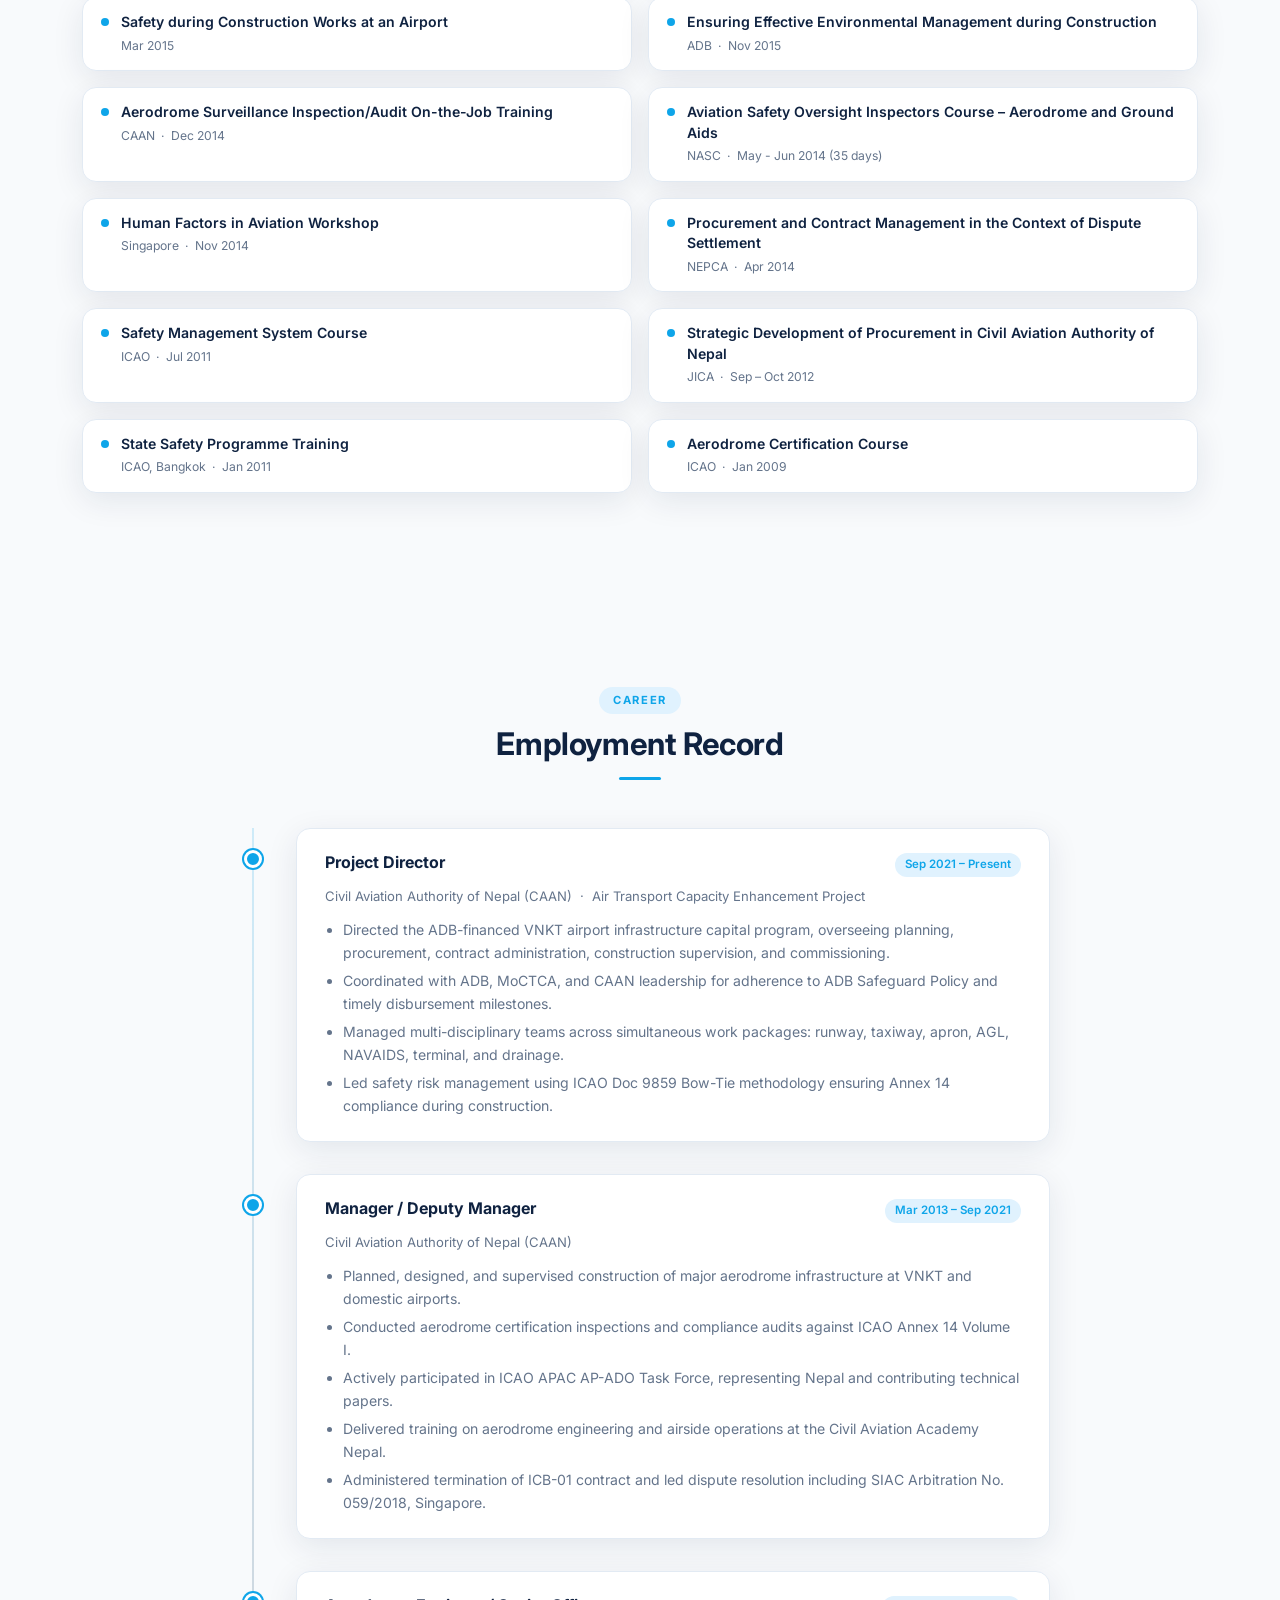
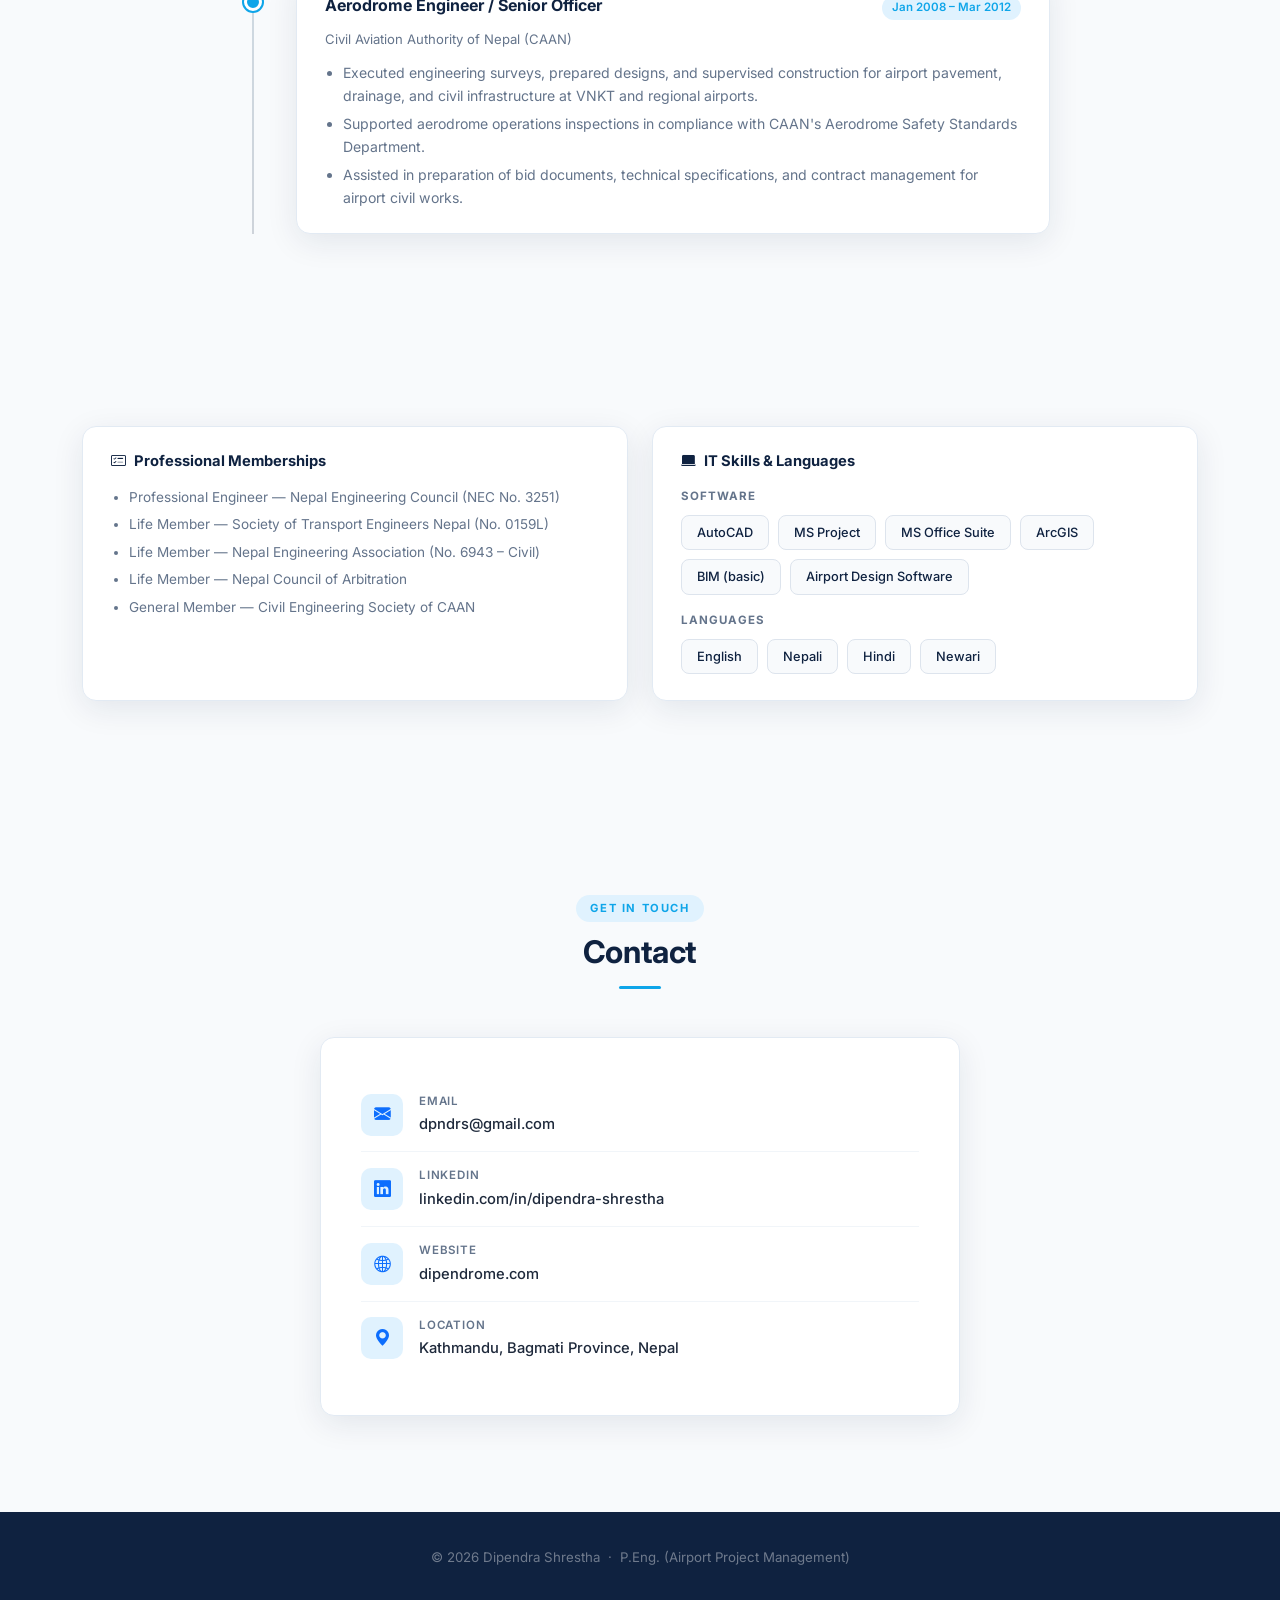
==== commit 14a45e66: "added training" ====
--- a/index.html
+++ b/index.html
@@ -646,6 +646,26 @@
                     <div class="training-item">
                         <div class="training-dot"></div>
                         <div>
+                            <span class="training-name">Aerodrome Surveillance Inspection/Audit On-the-Job Training</span>
+                            <span class="training-meta">CAAN &nbsp;·&nbsp; Dec 2014</span>
+                        </div>
+                    </div>
+                </div>
+
+                <div class="col-md-6">
+                    <div class="training-item">
+                        <div class="training-dot"></div>
+                        <div>
+                            <span class="training-name">Aviation Safety Oversight Inspectors Course – Aerodrome and Ground Aids</span>
+                            <span class="training-meta">NASC &nbsp;·&nbsp; May - Jun 2014 (35 days)</span>
+                        </div>
+                    </div>
+                </div>
+
+                <div class="col-md-6">
+                    <div class="training-item">
+                        <div class="training-dot"></div>
+                        <div>
                             <span class="training-name">Human Factors in Aviation Workshop</span>
                             <span class="training-meta">Singapore &nbsp;·&nbsp; Nov 2014</span>
                         </div>
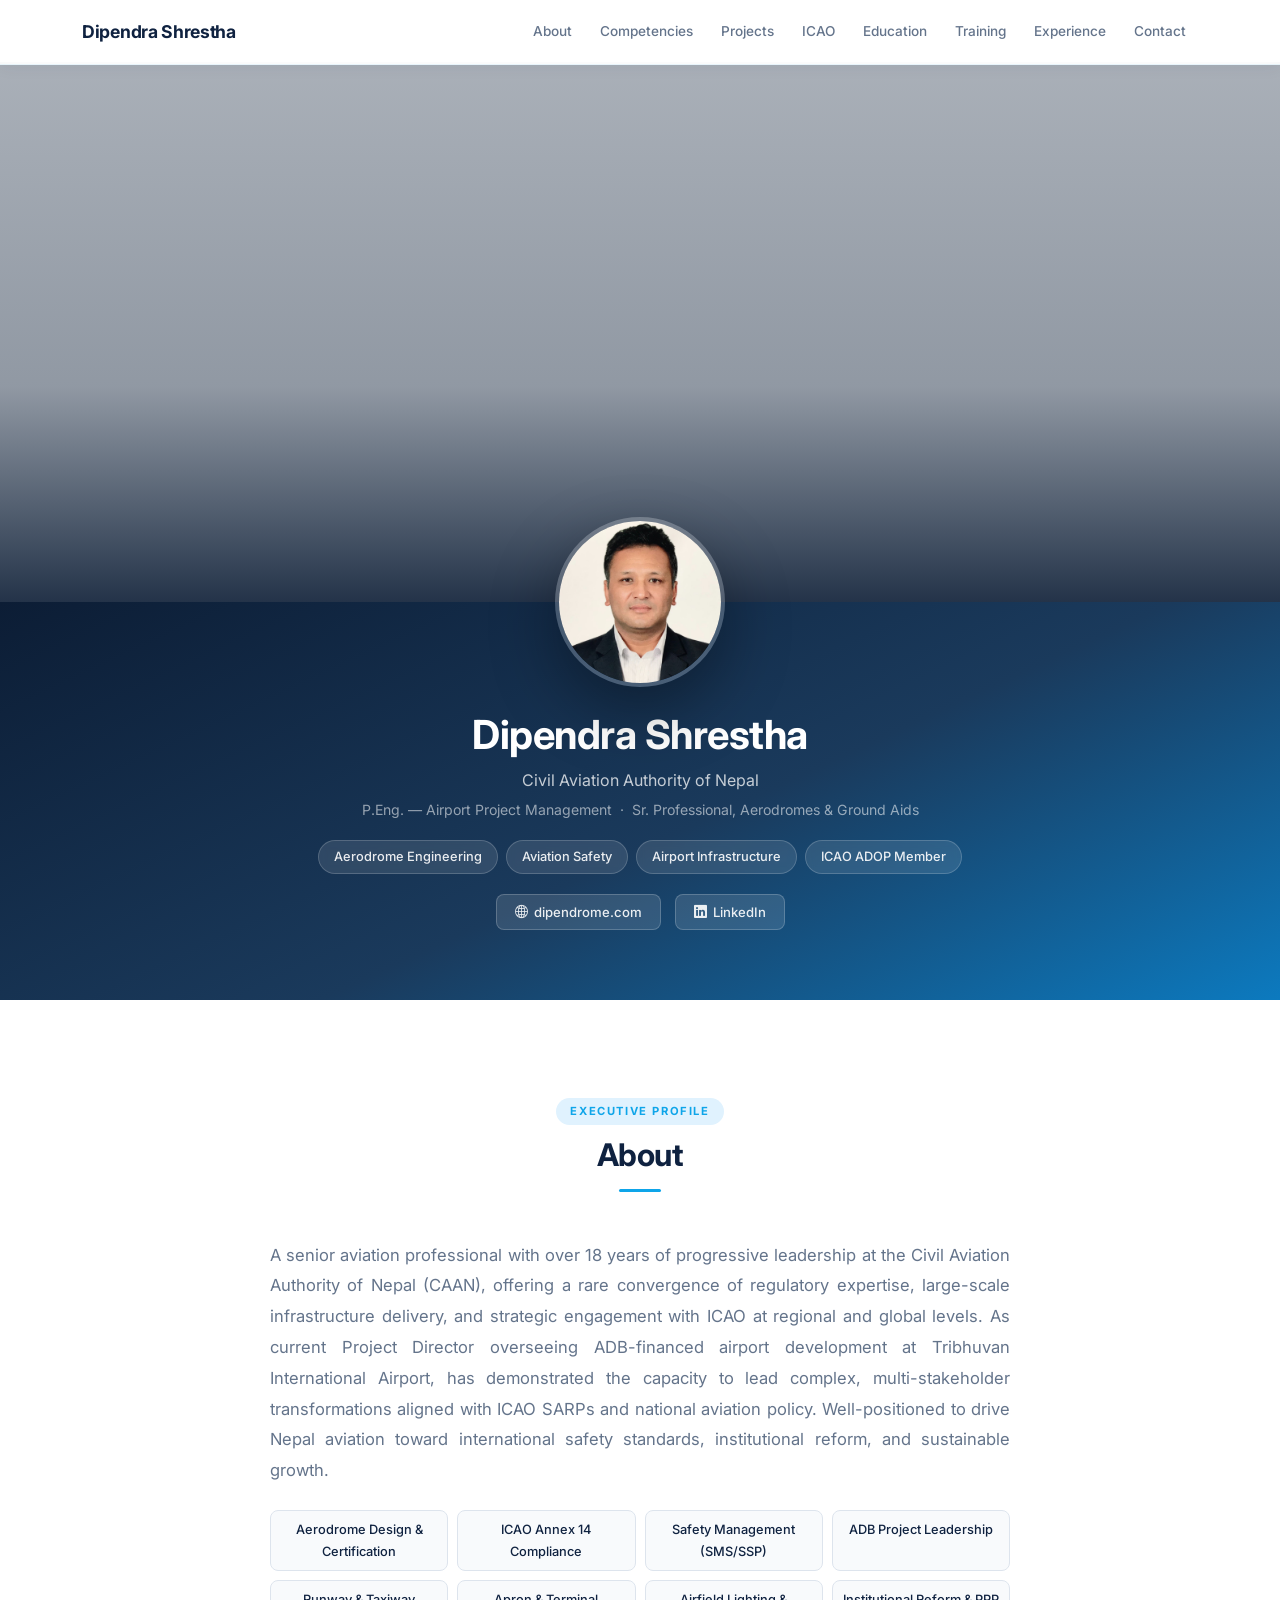
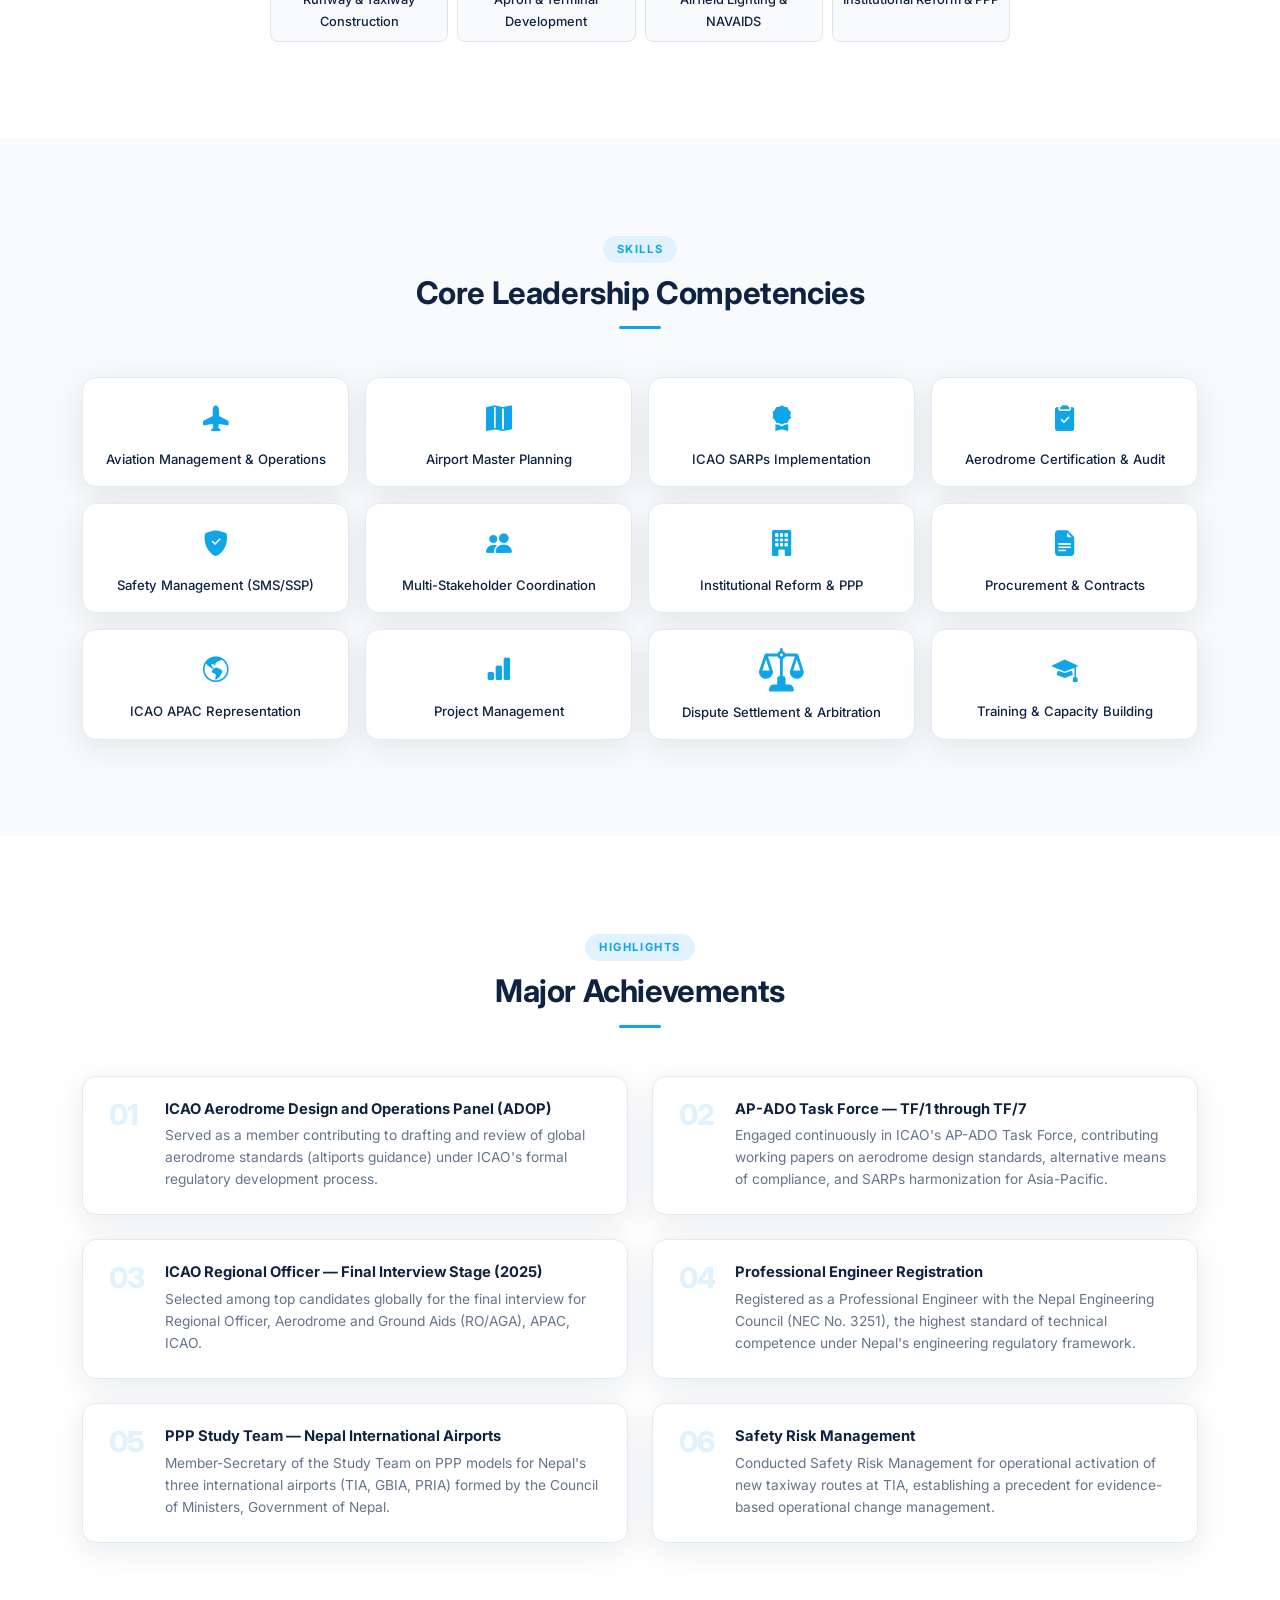
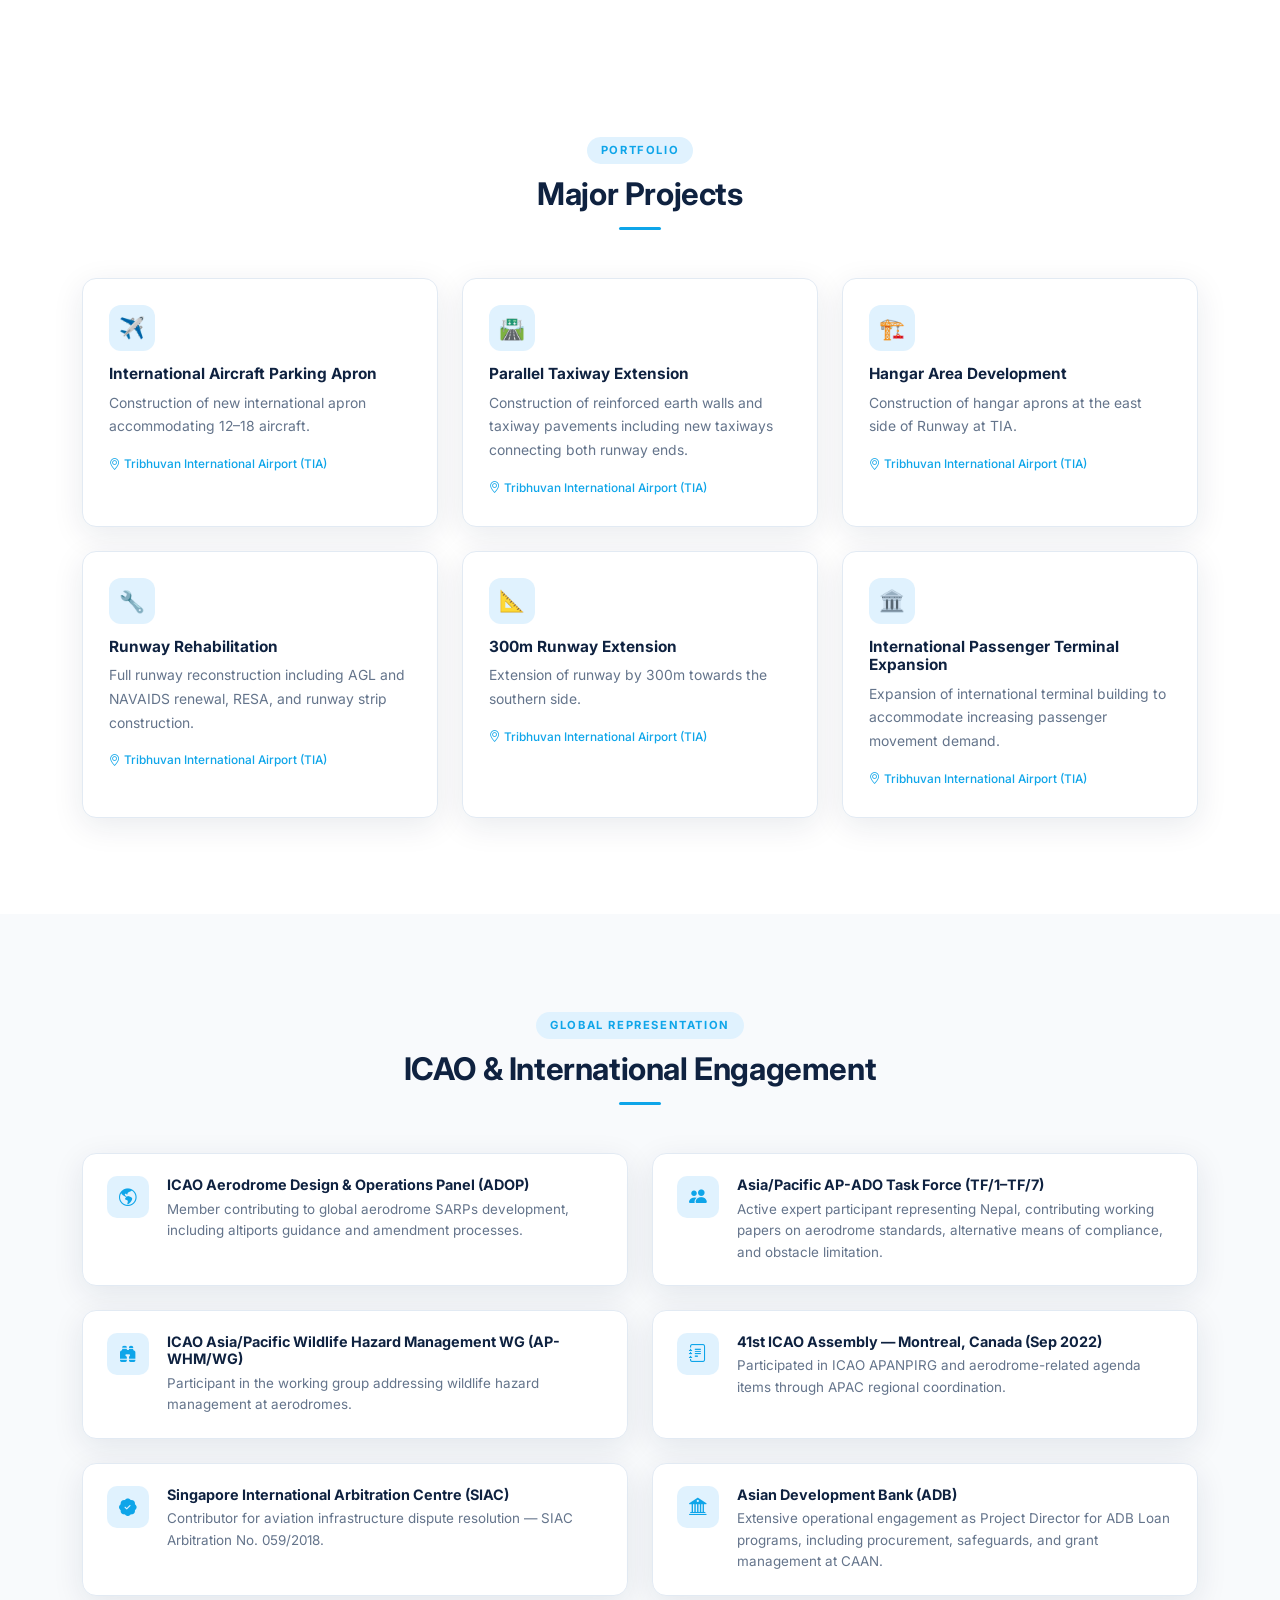
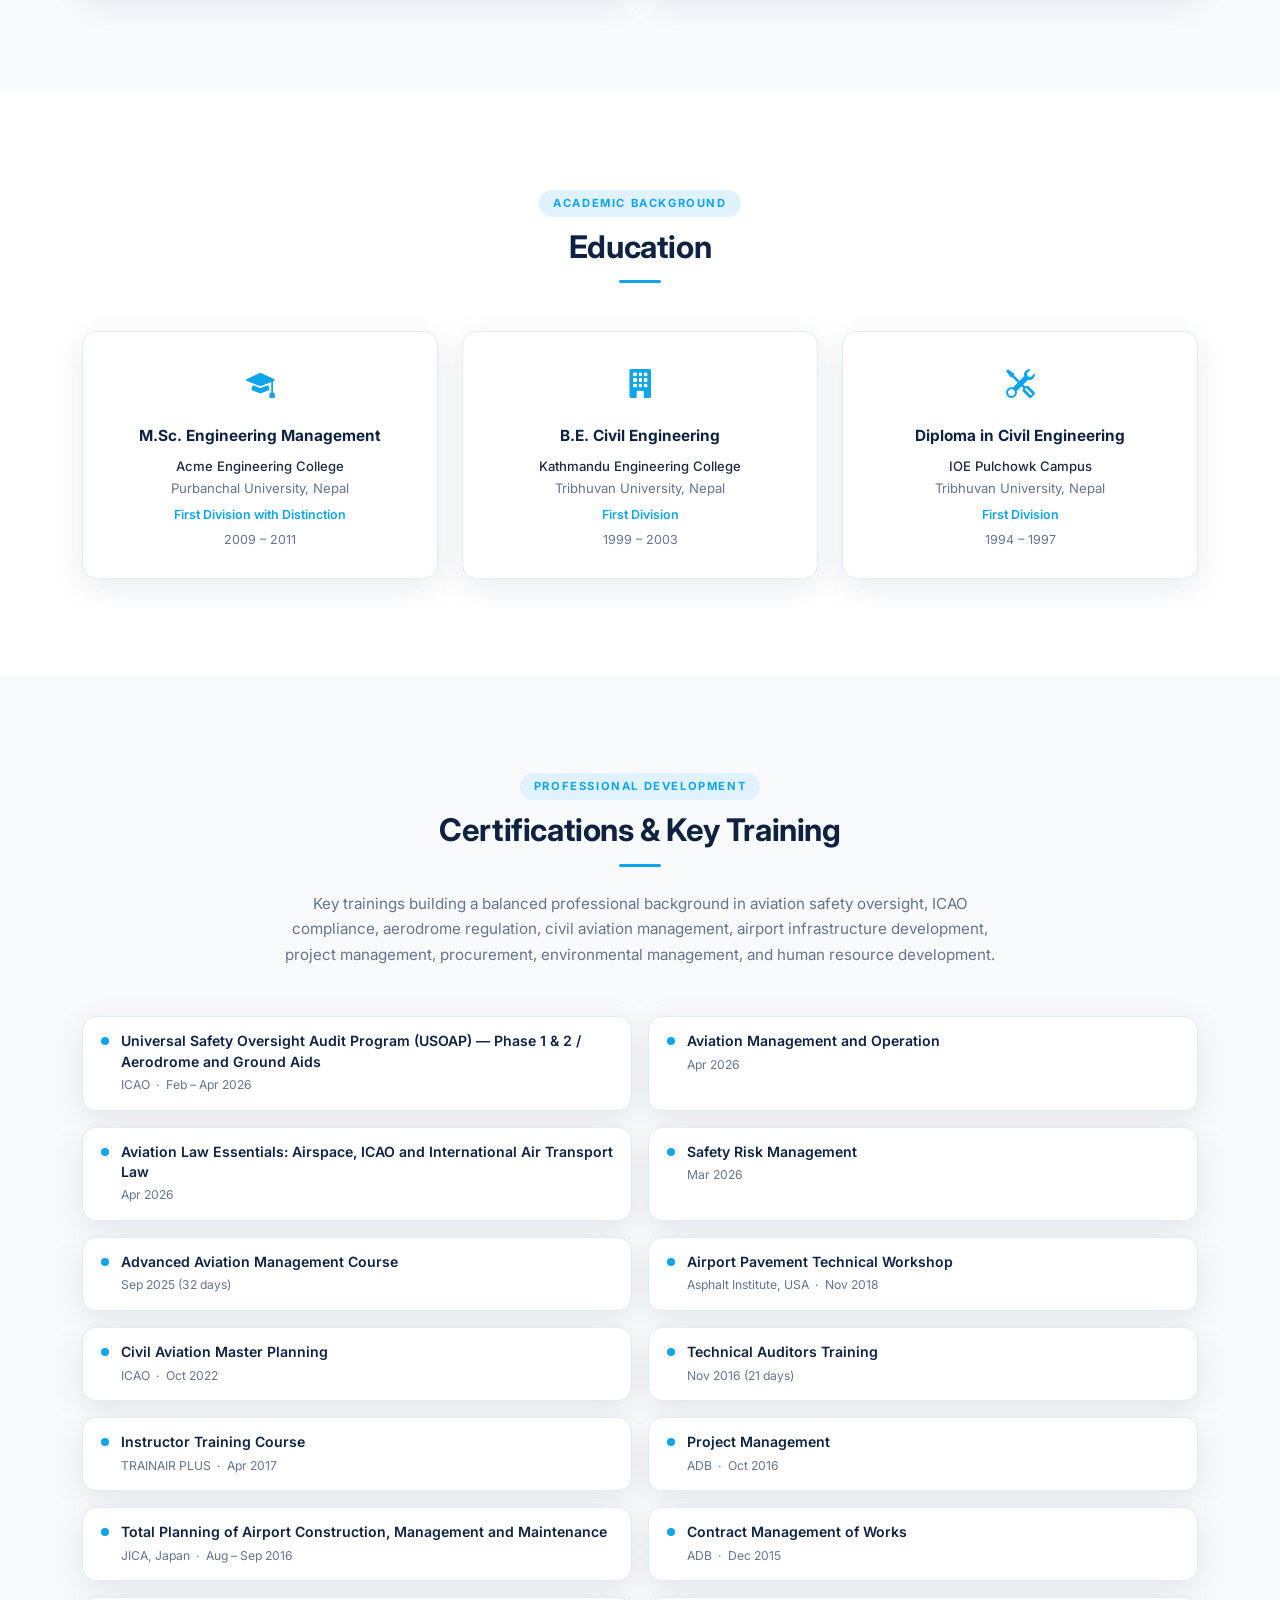
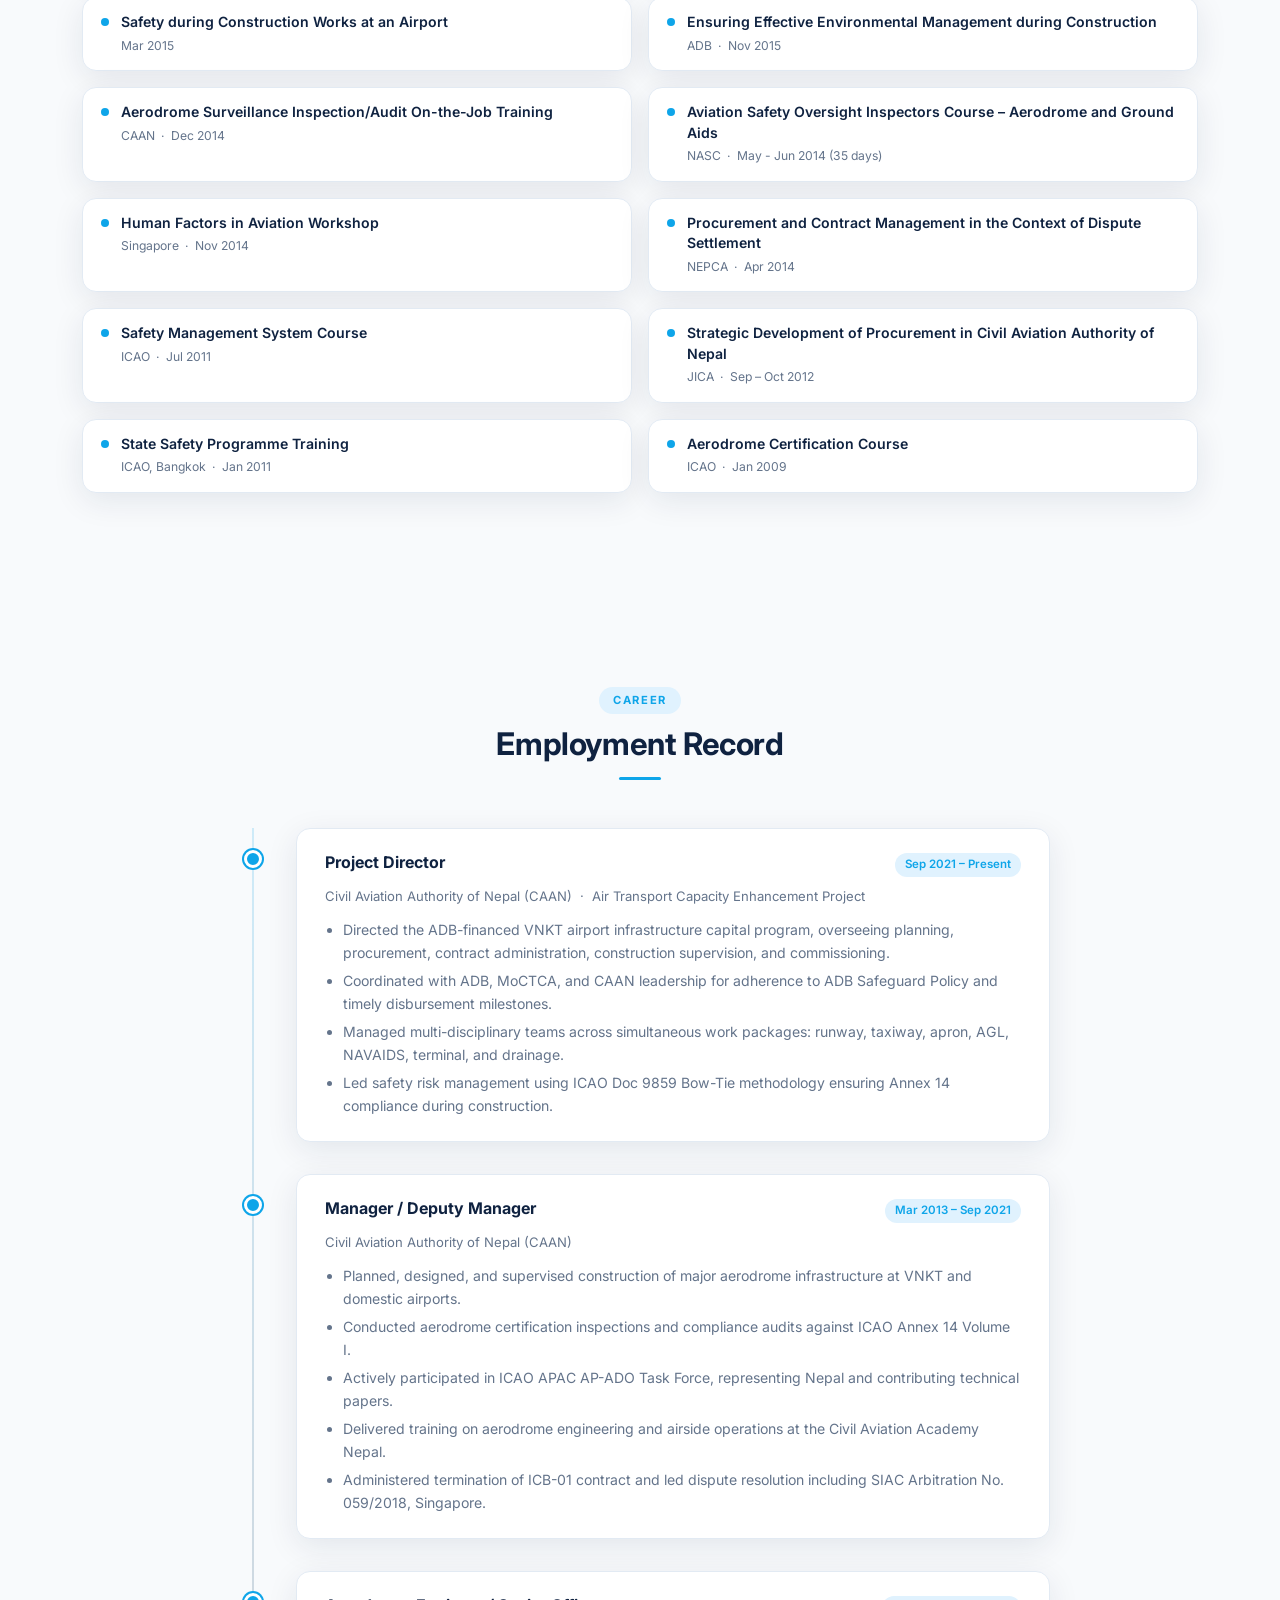
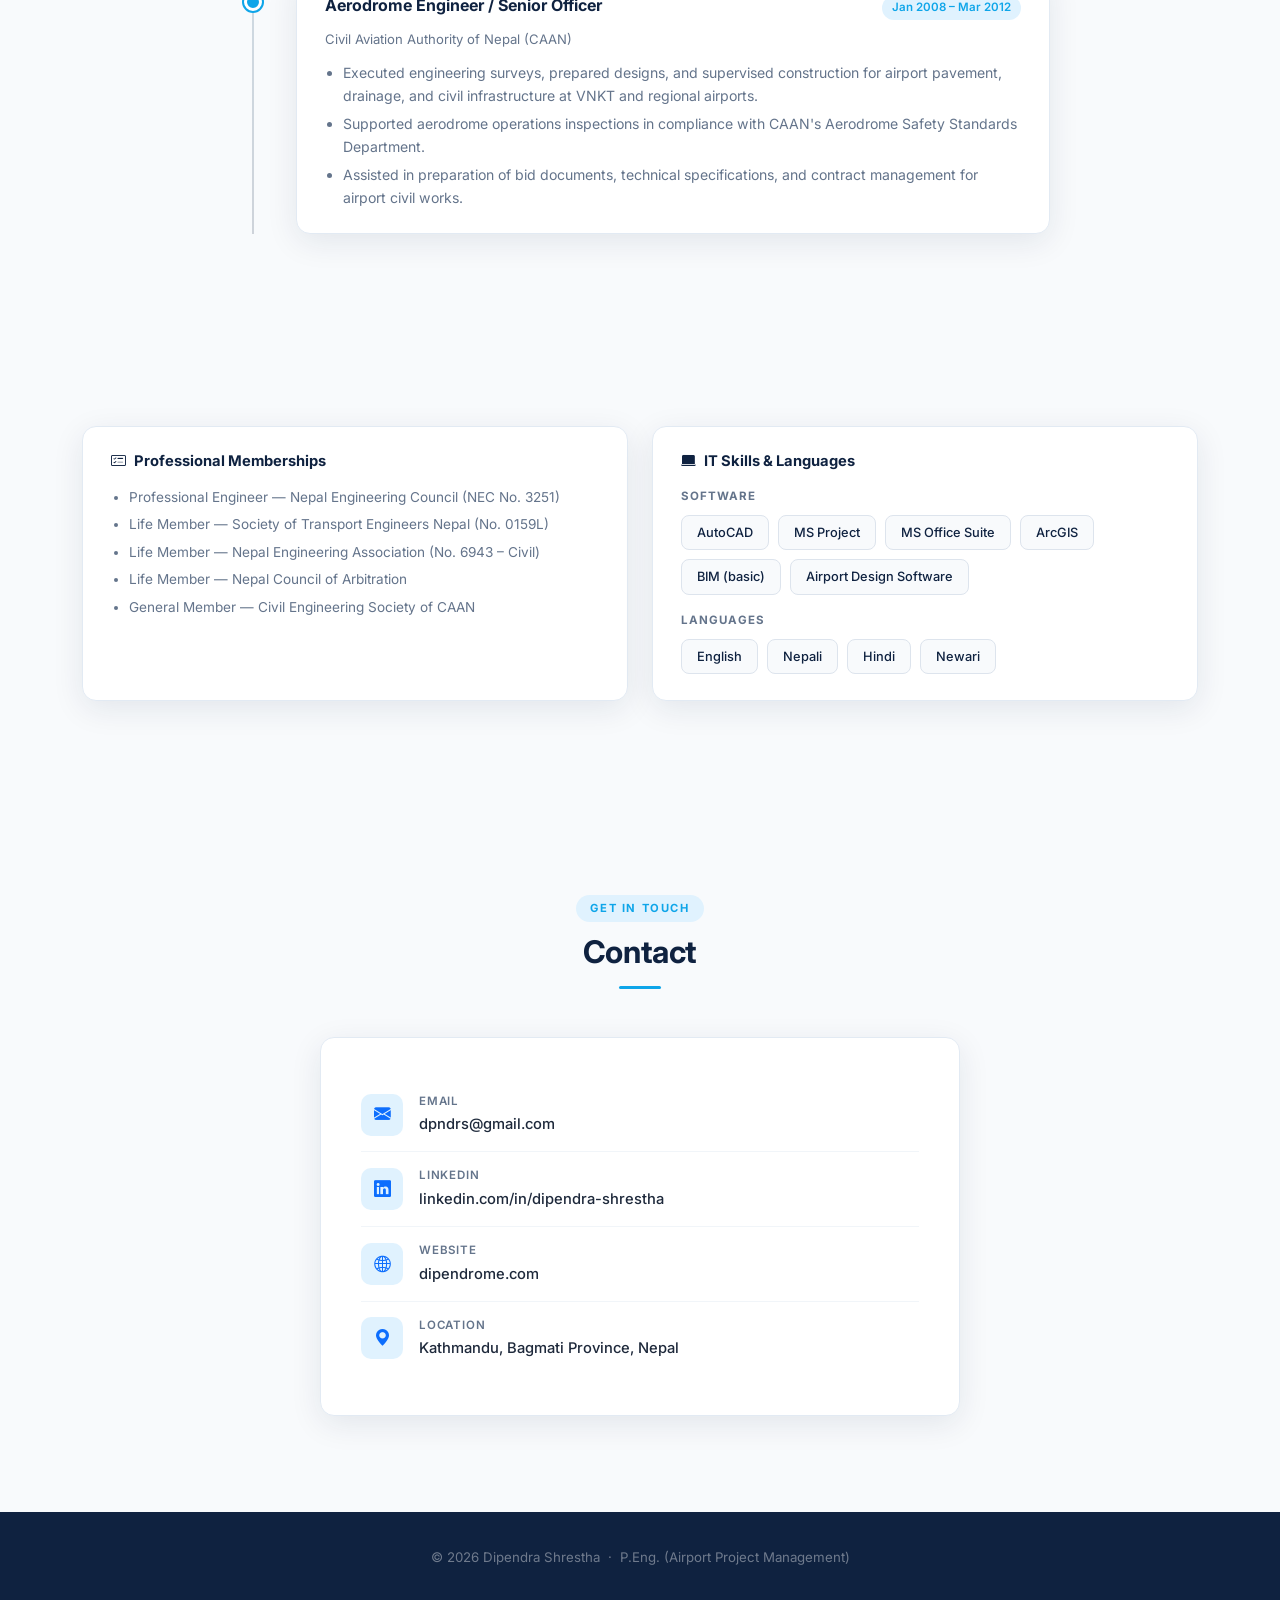
==== commit f998d417: "corrected days layout" ====
--- a/index.html
+++ b/index.html
@@ -546,8 +546,8 @@
                     <div class="training-item">
                         <div class="training-dot"></div>
                         <div>
-                            <span class="training-name">Advanced Aviation Management Course (32 days)</span>
-                            <span class="training-meta">Sep 2025</span>
+                            <span class="training-name">Advanced Aviation Management Course</span>
+                            <span class="training-meta">Sep 2025 (32 days)</span>
                         </div>
                     </div>
                 </div>
@@ -576,8 +576,8 @@
                     <div class="training-item">
                         <div class="training-dot"></div>
                         <div>
-                            <span class="training-name">Technical Auditors Training (21 days)</span>
-                            <span class="training-meta">Nov 2016</span>
+                            <span class="training-name">Technical Auditors Training</span>
+                            <span class="training-meta">Nov 2016 (21 days)</span>
                         </div>
                     </div>
                 </div>
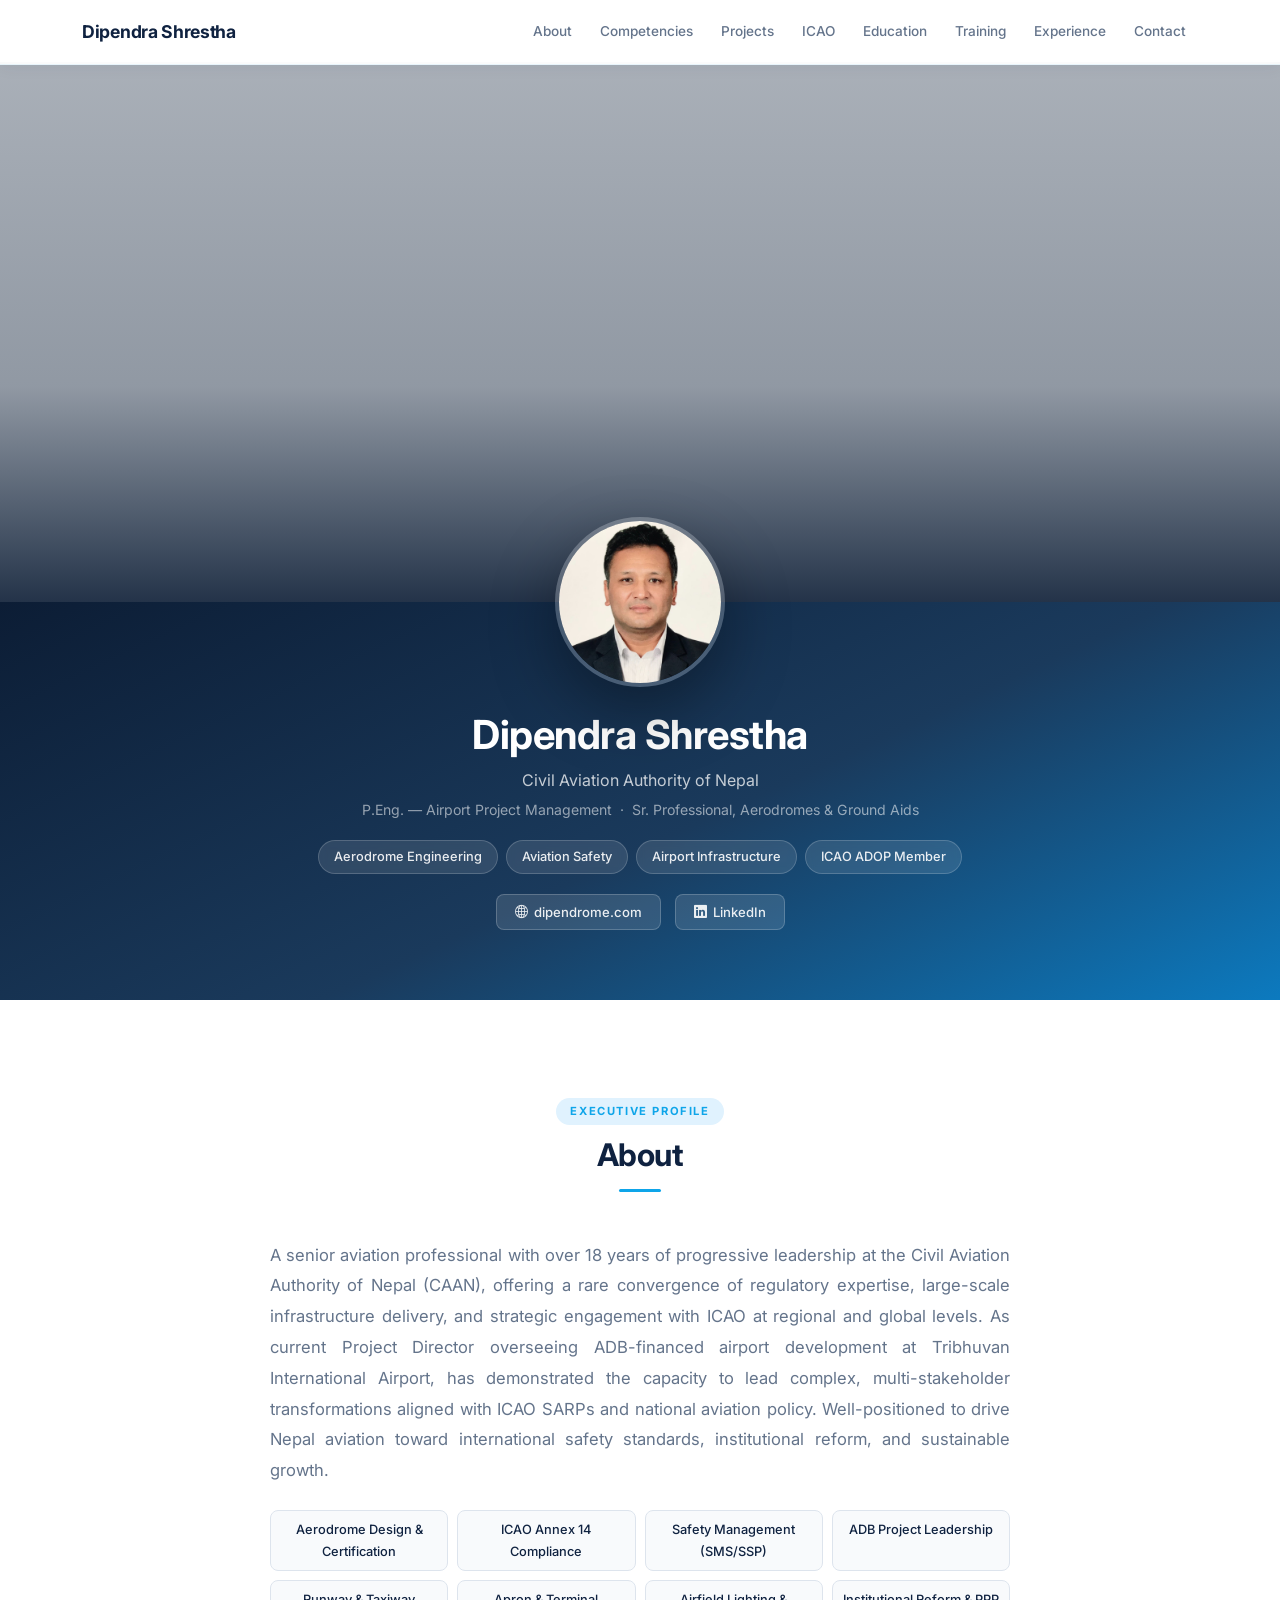
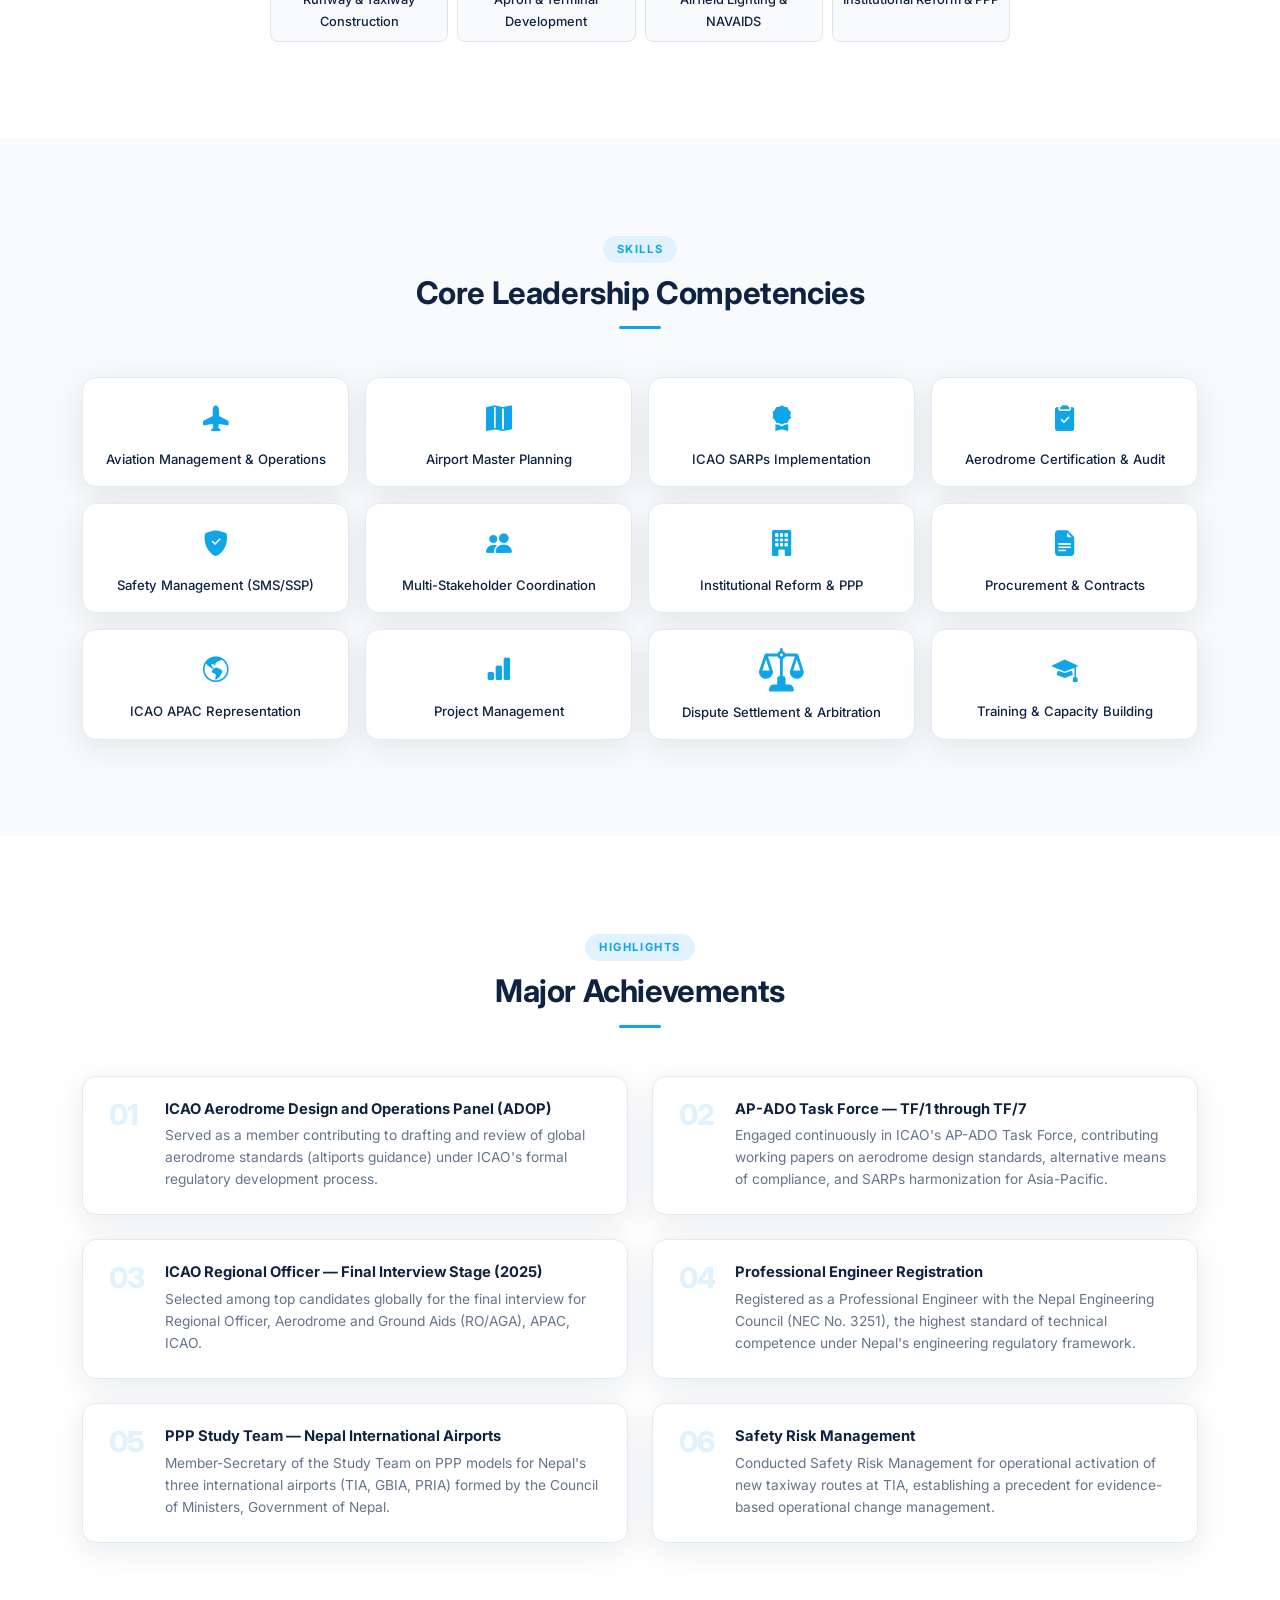
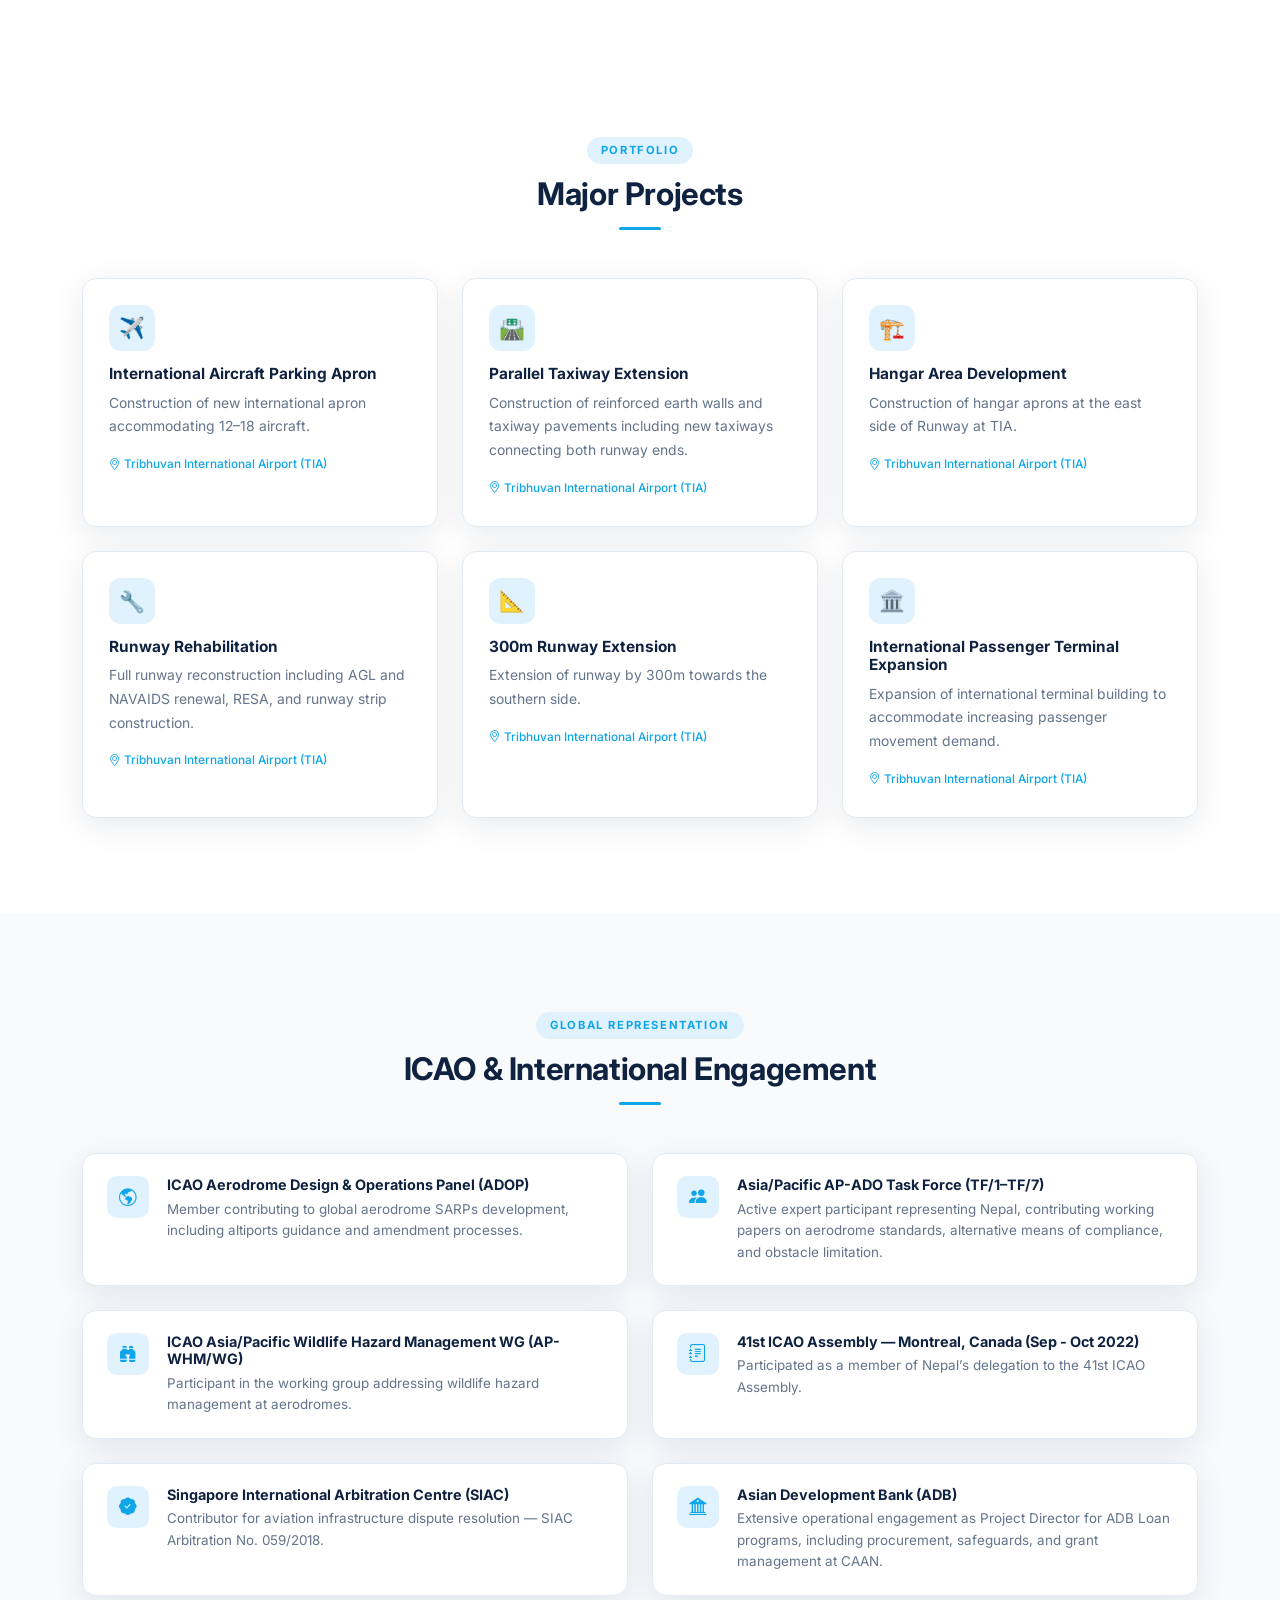
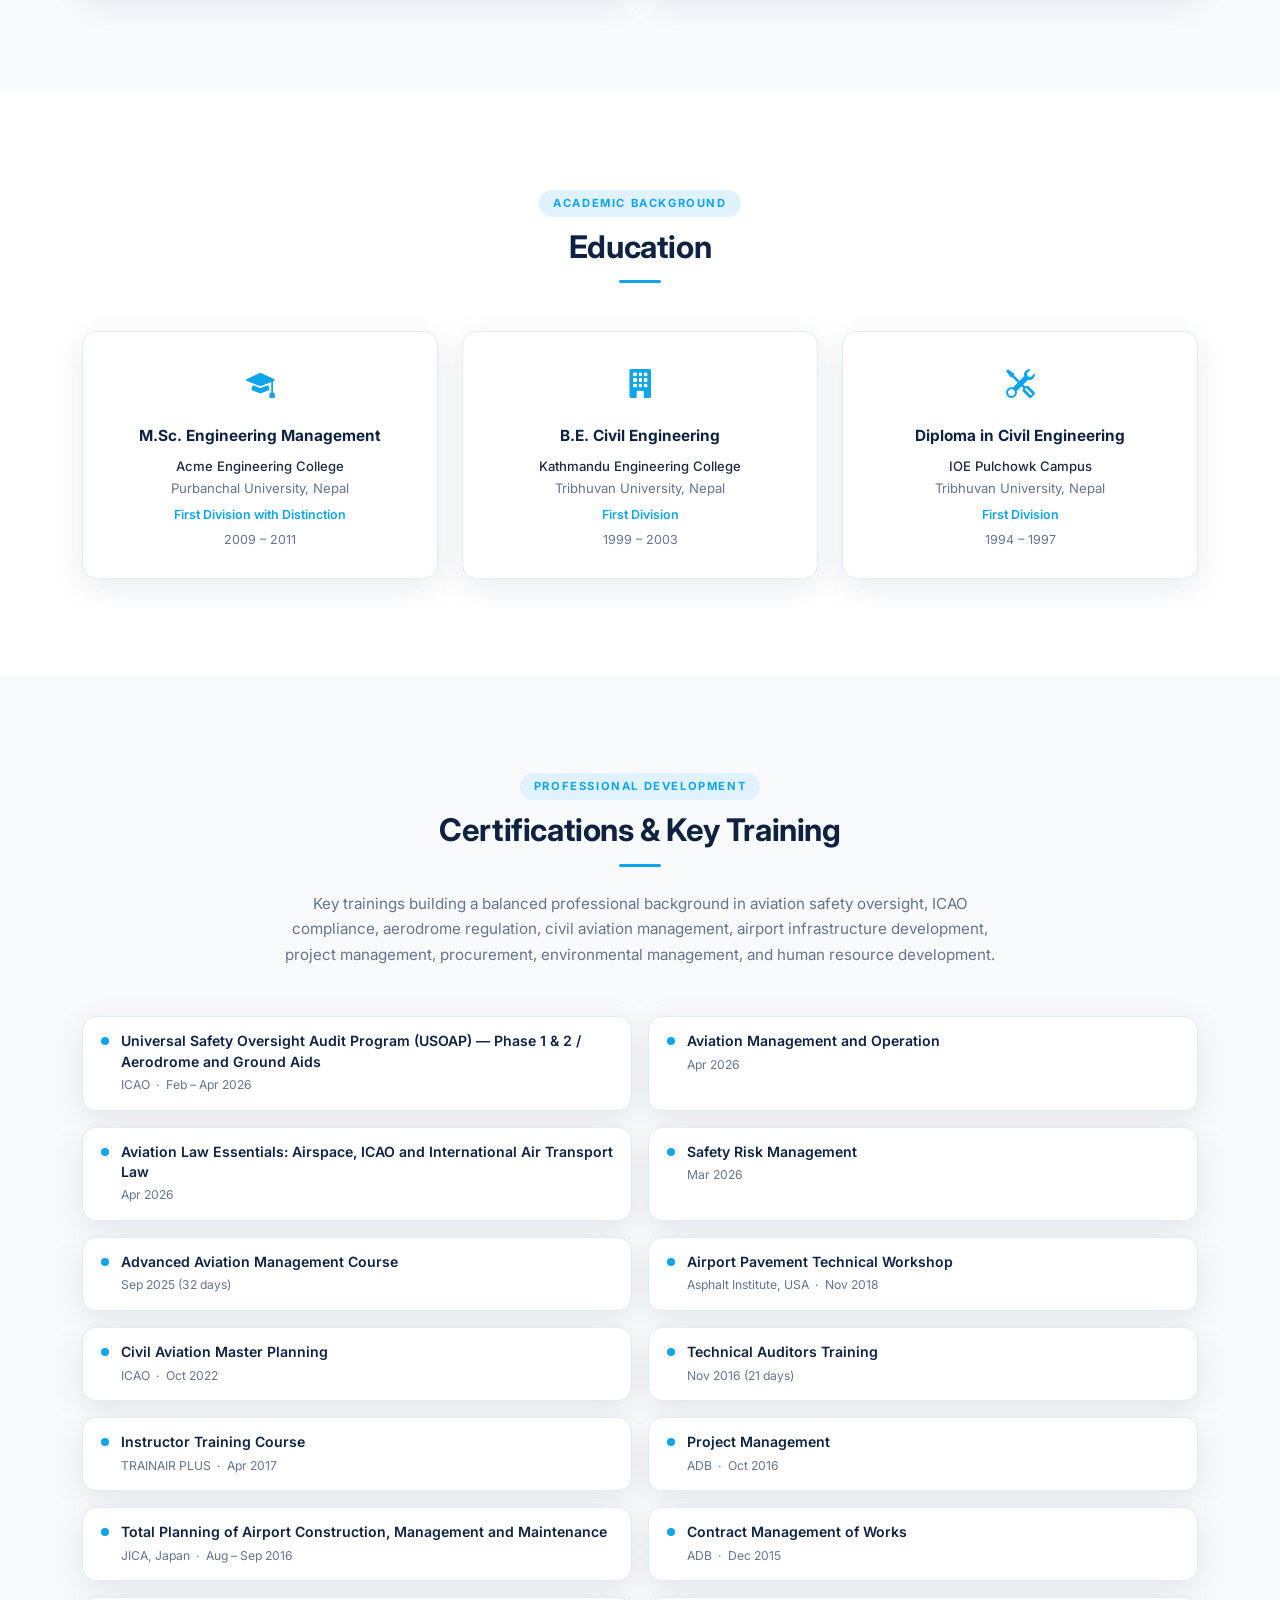
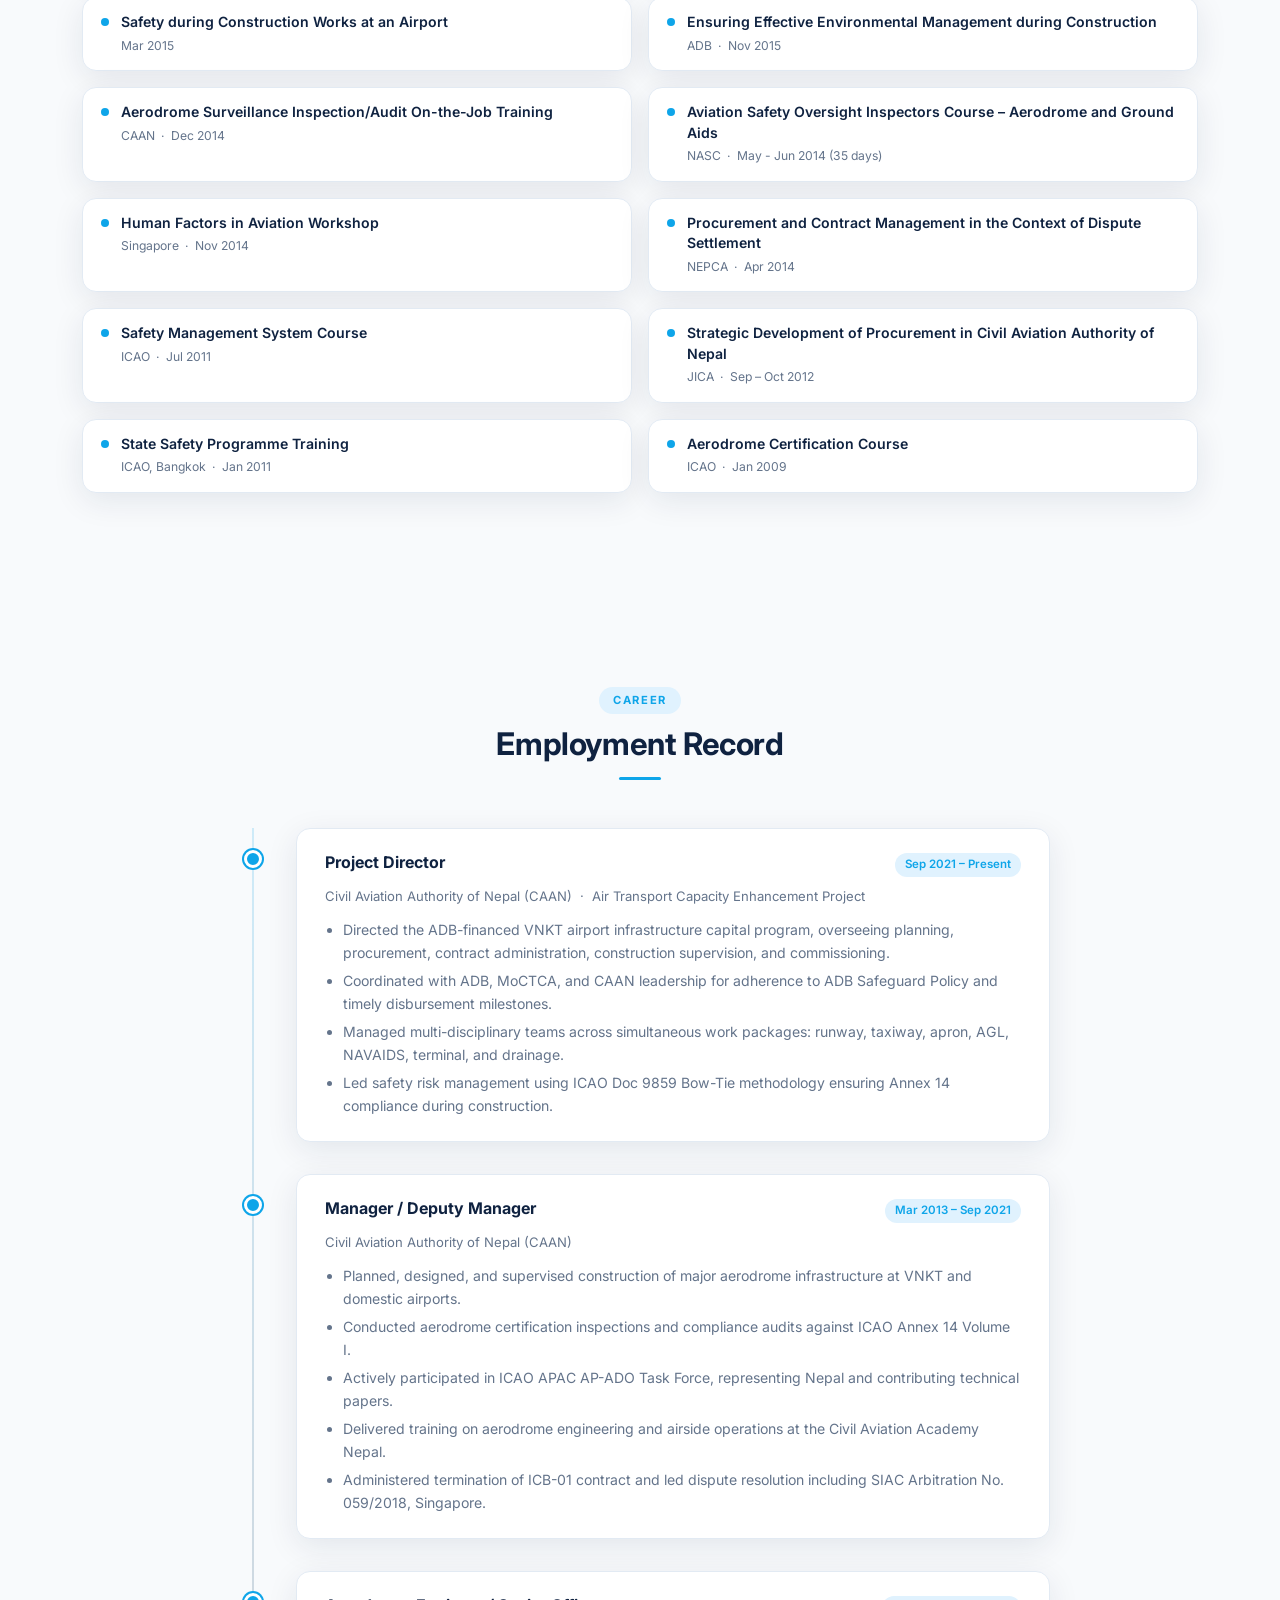
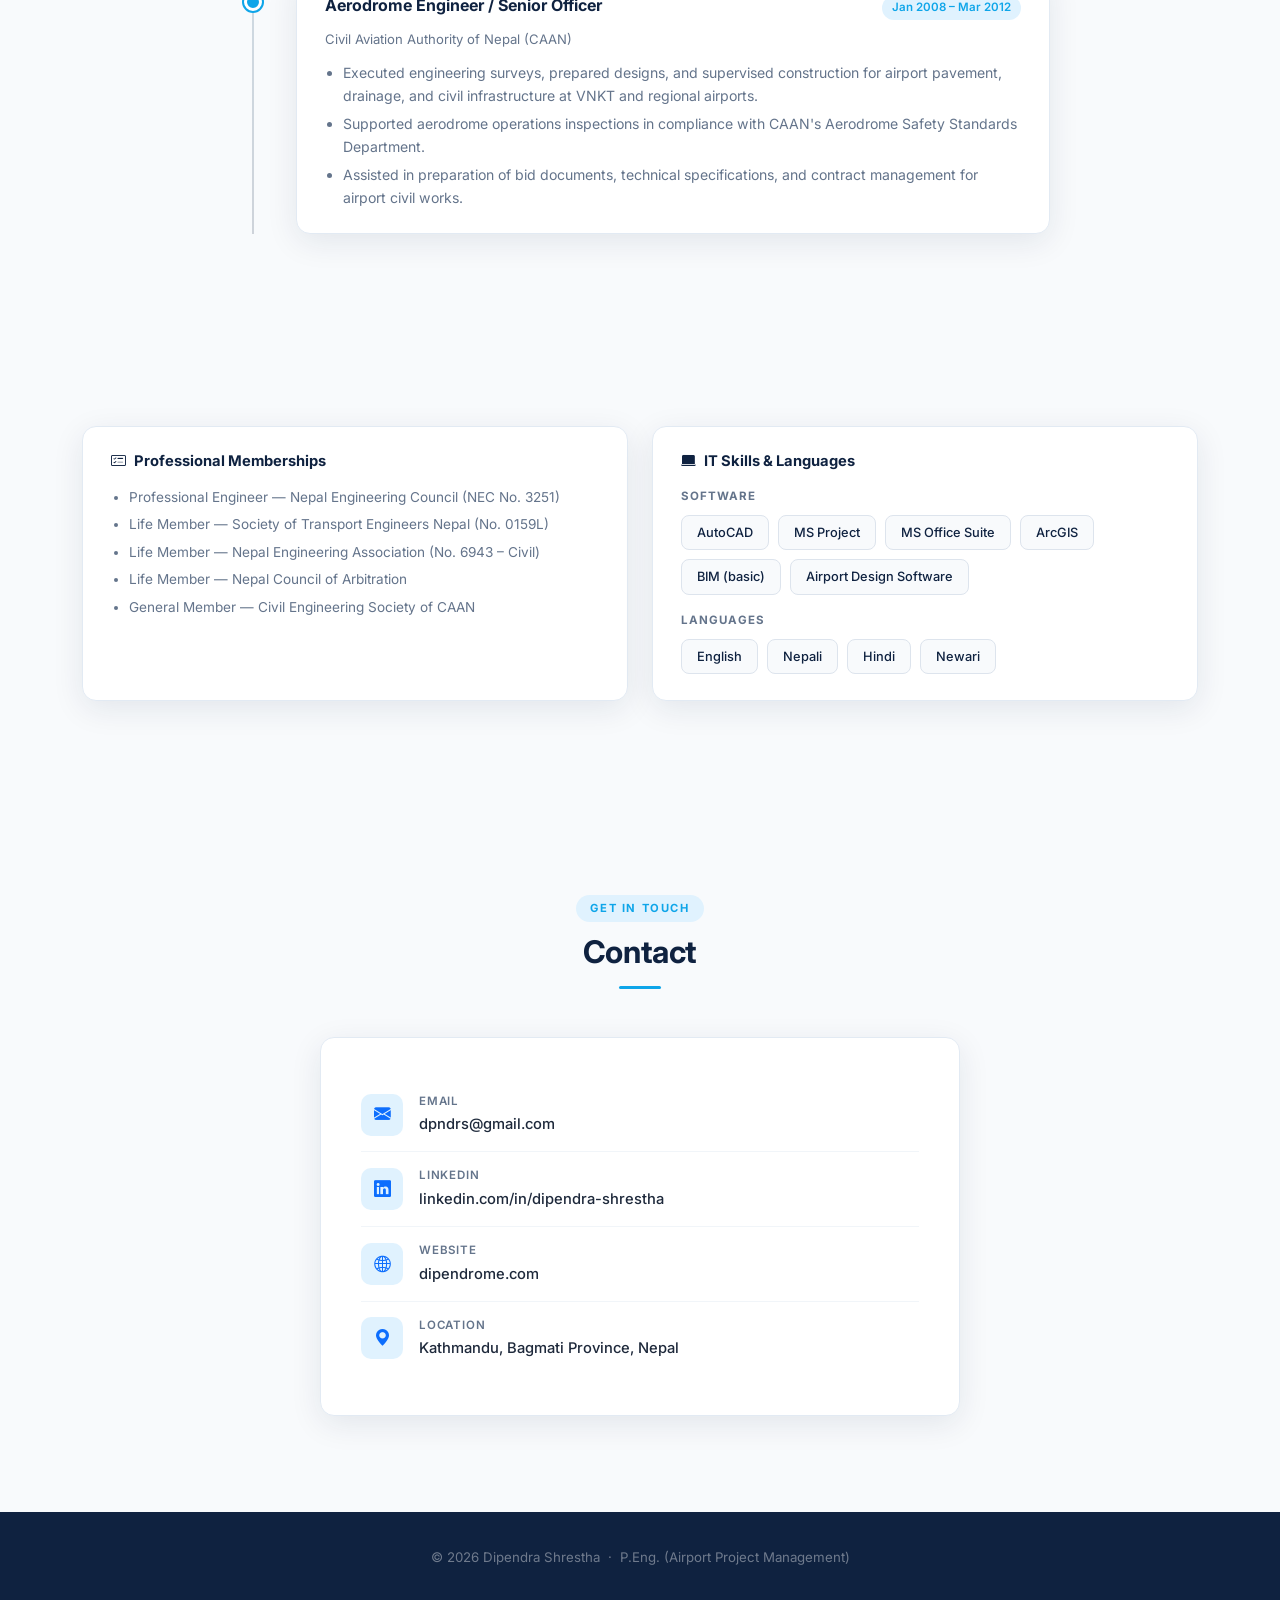
==== commit ad60644b: "Corrected ICAO Training" ====
--- a/index.html
+++ b/index.html
@@ -407,8 +407,8 @@
                     <div class="icao-card">
                         <div class="icao-icon"><i class="bi bi-journal-text"></i></div>
                         <div>
-                            <h6>41st ICAO Assembly — Montreal, Canada (Sep 2022)</h6>
-                            <p>Participated in ICAO APANPIRG and aerodrome-related agenda items through APAC regional coordination.</p>
+                            <h6>41st ICAO Assembly — Montreal, Canada (Sep - Oct 2022)</h6>
+                            <p>Participated as a member of Nepal’s delegation to the 41st ICAO Assembly.</p>
                         </div>
                     </div>
                 </div>
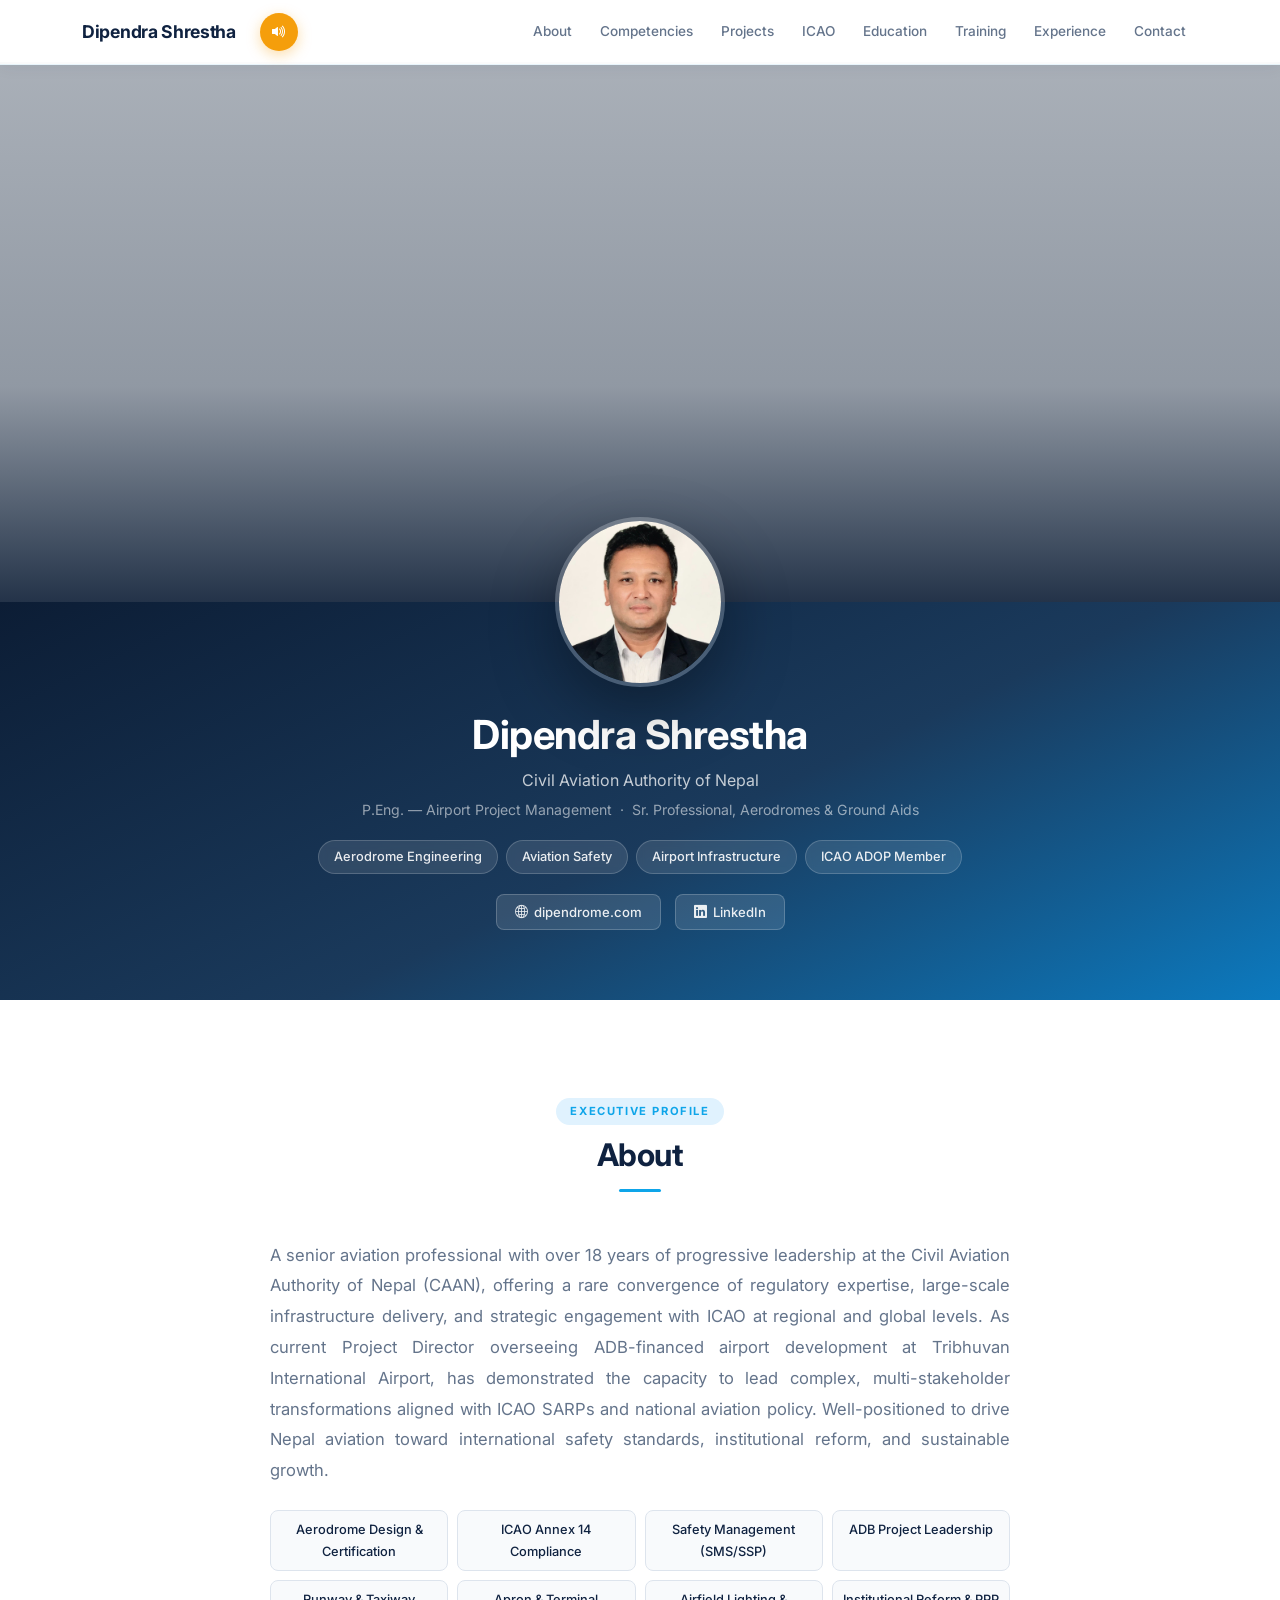
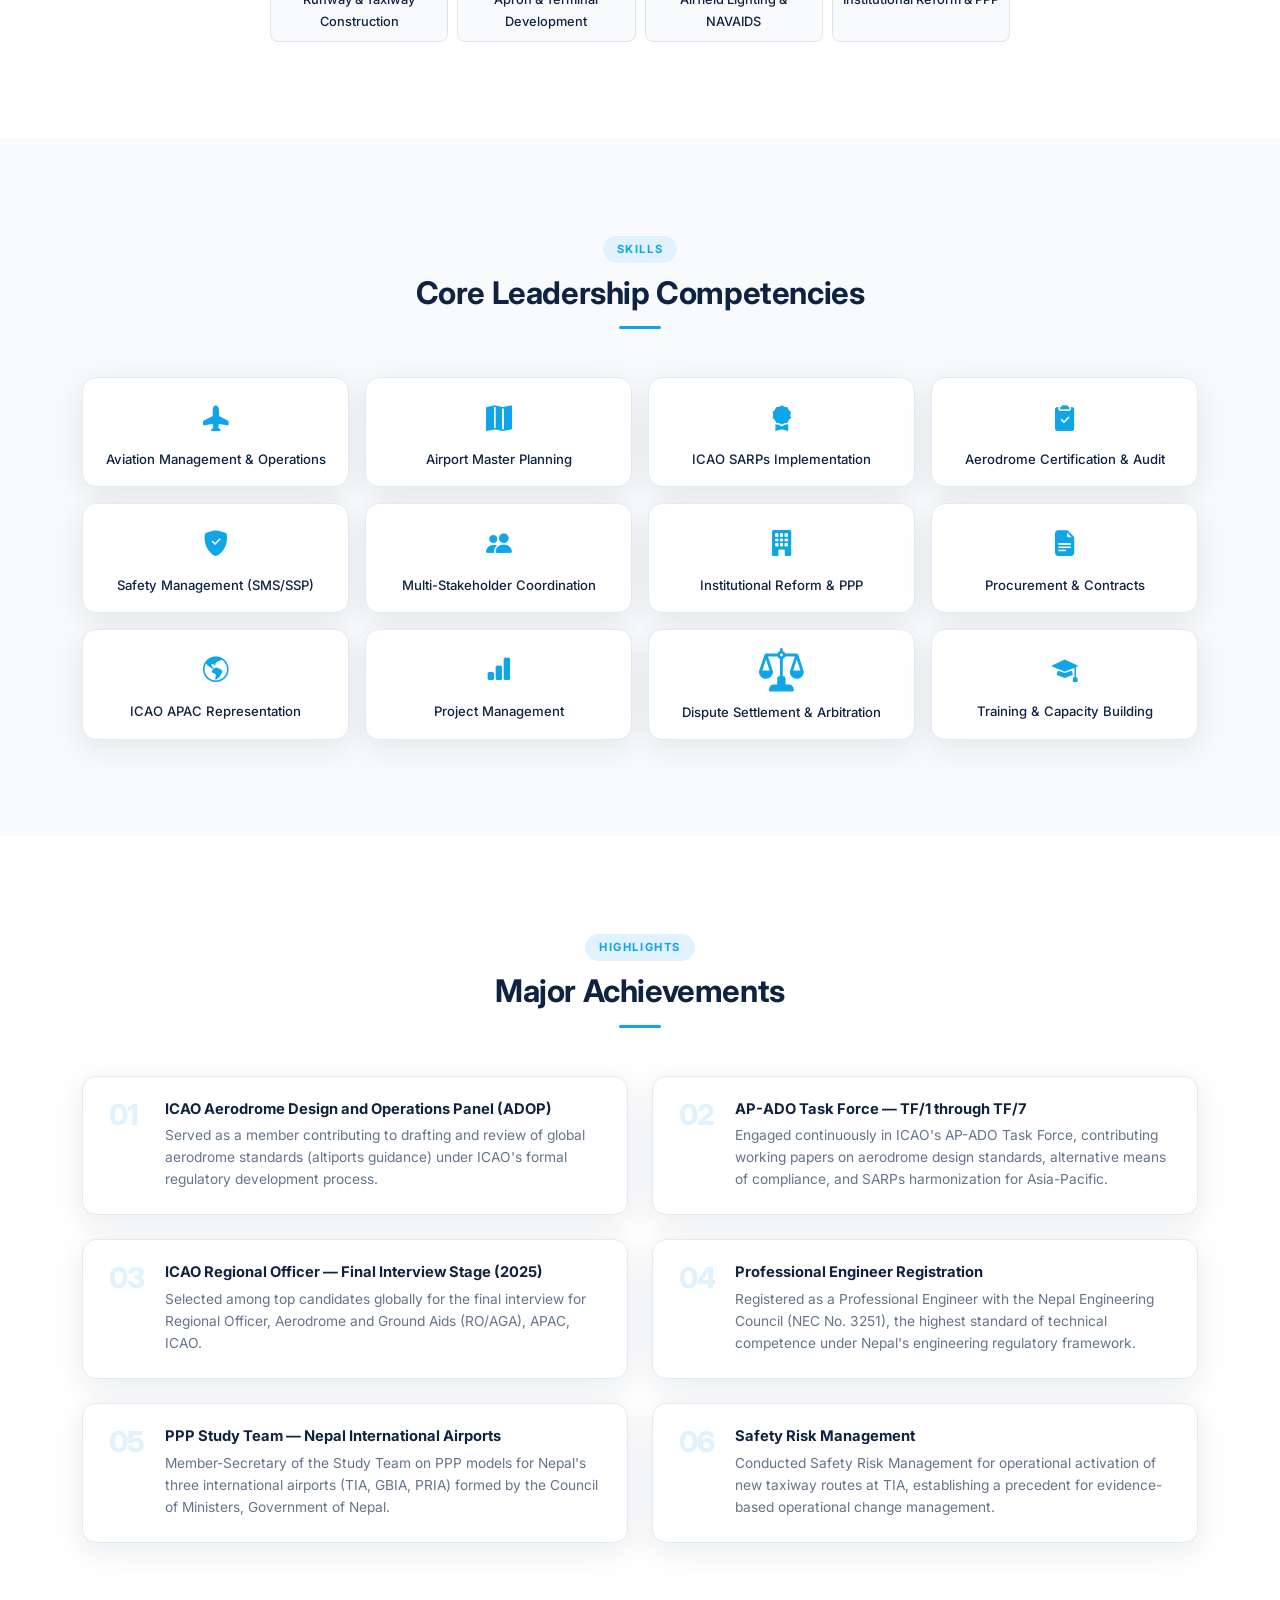
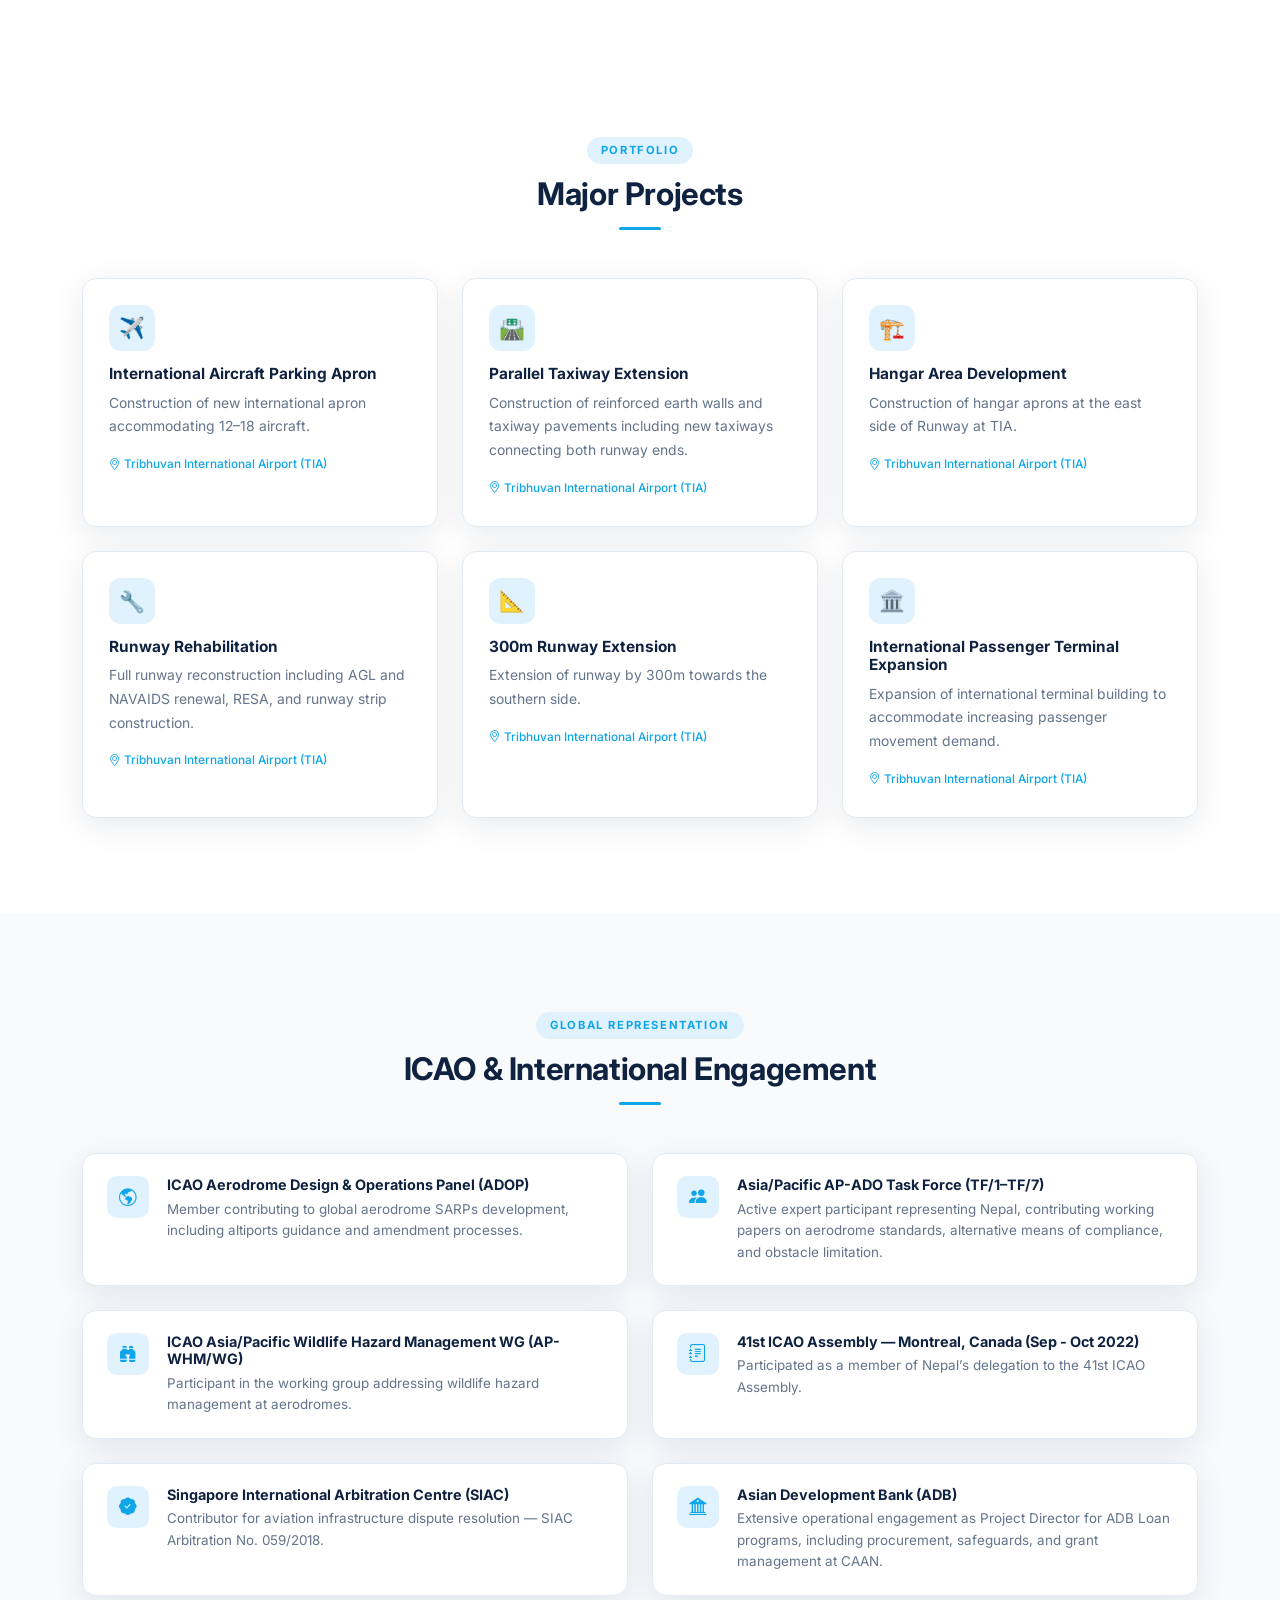
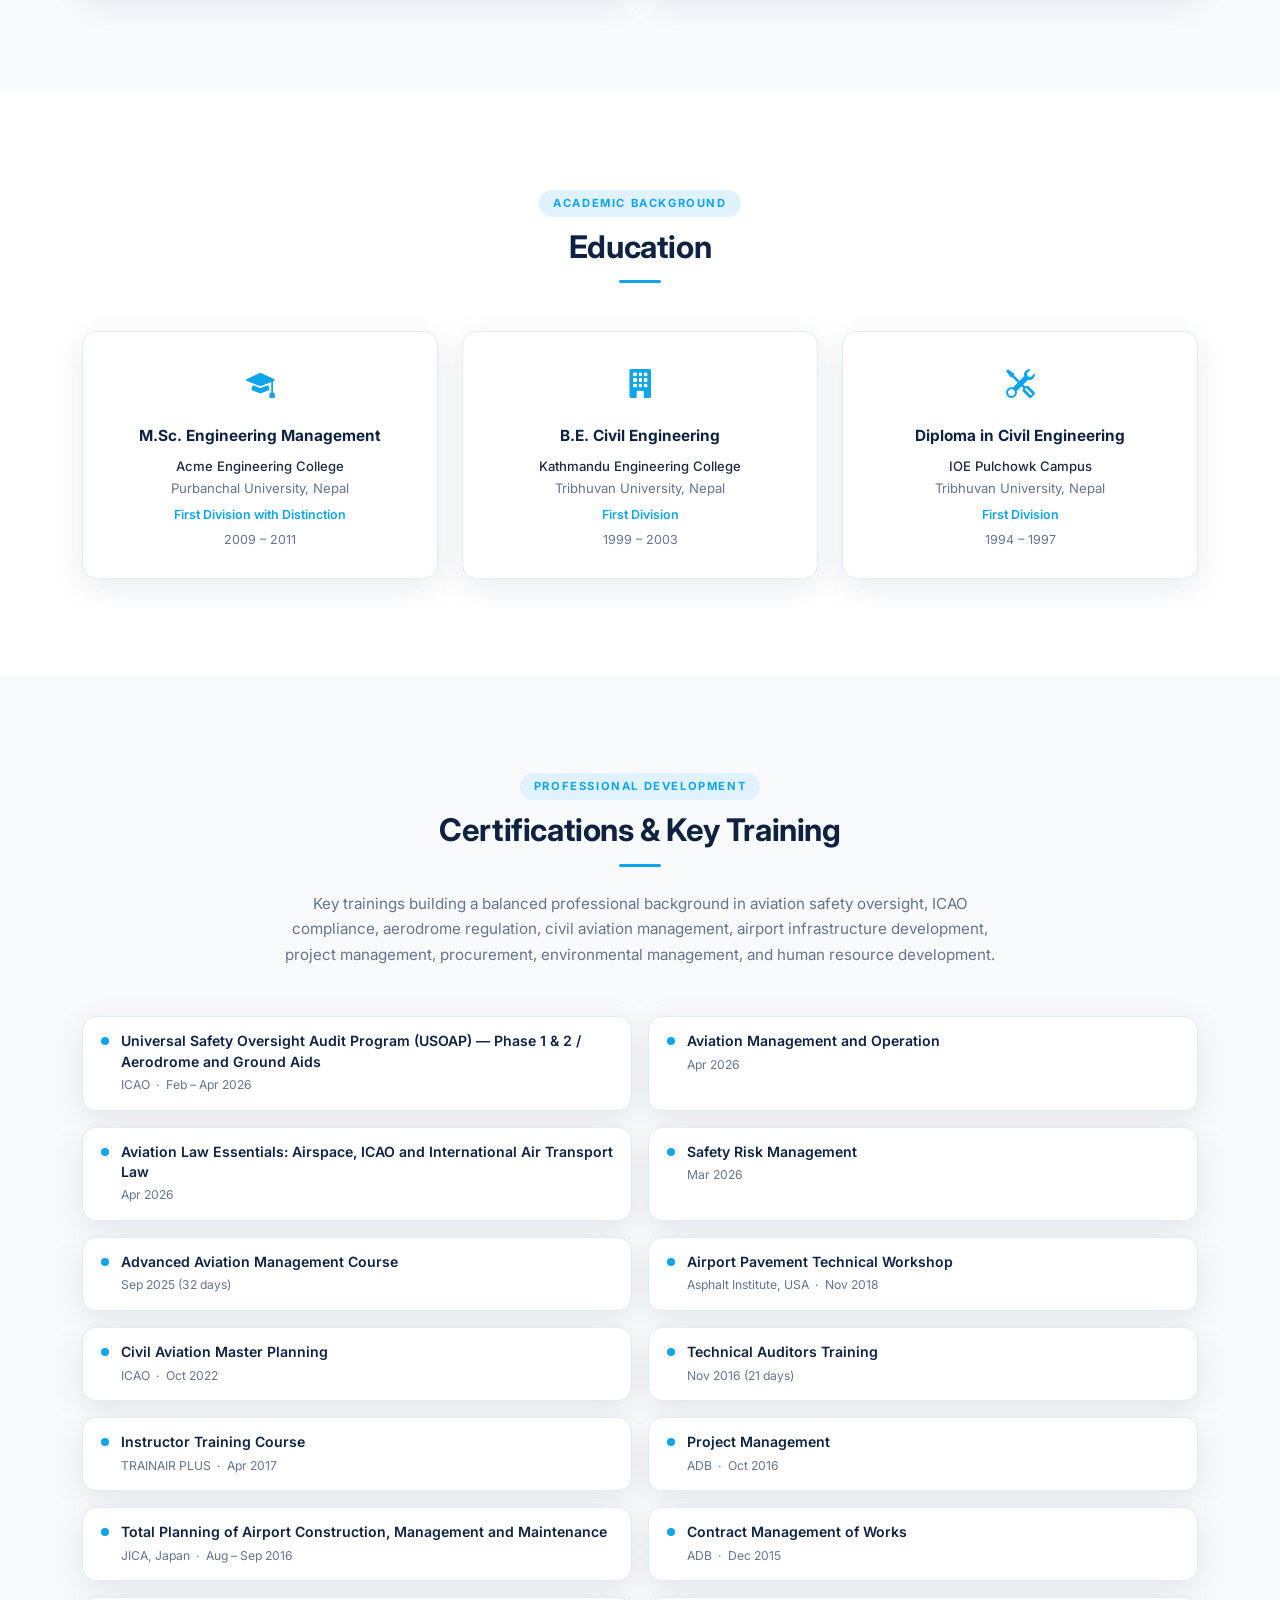
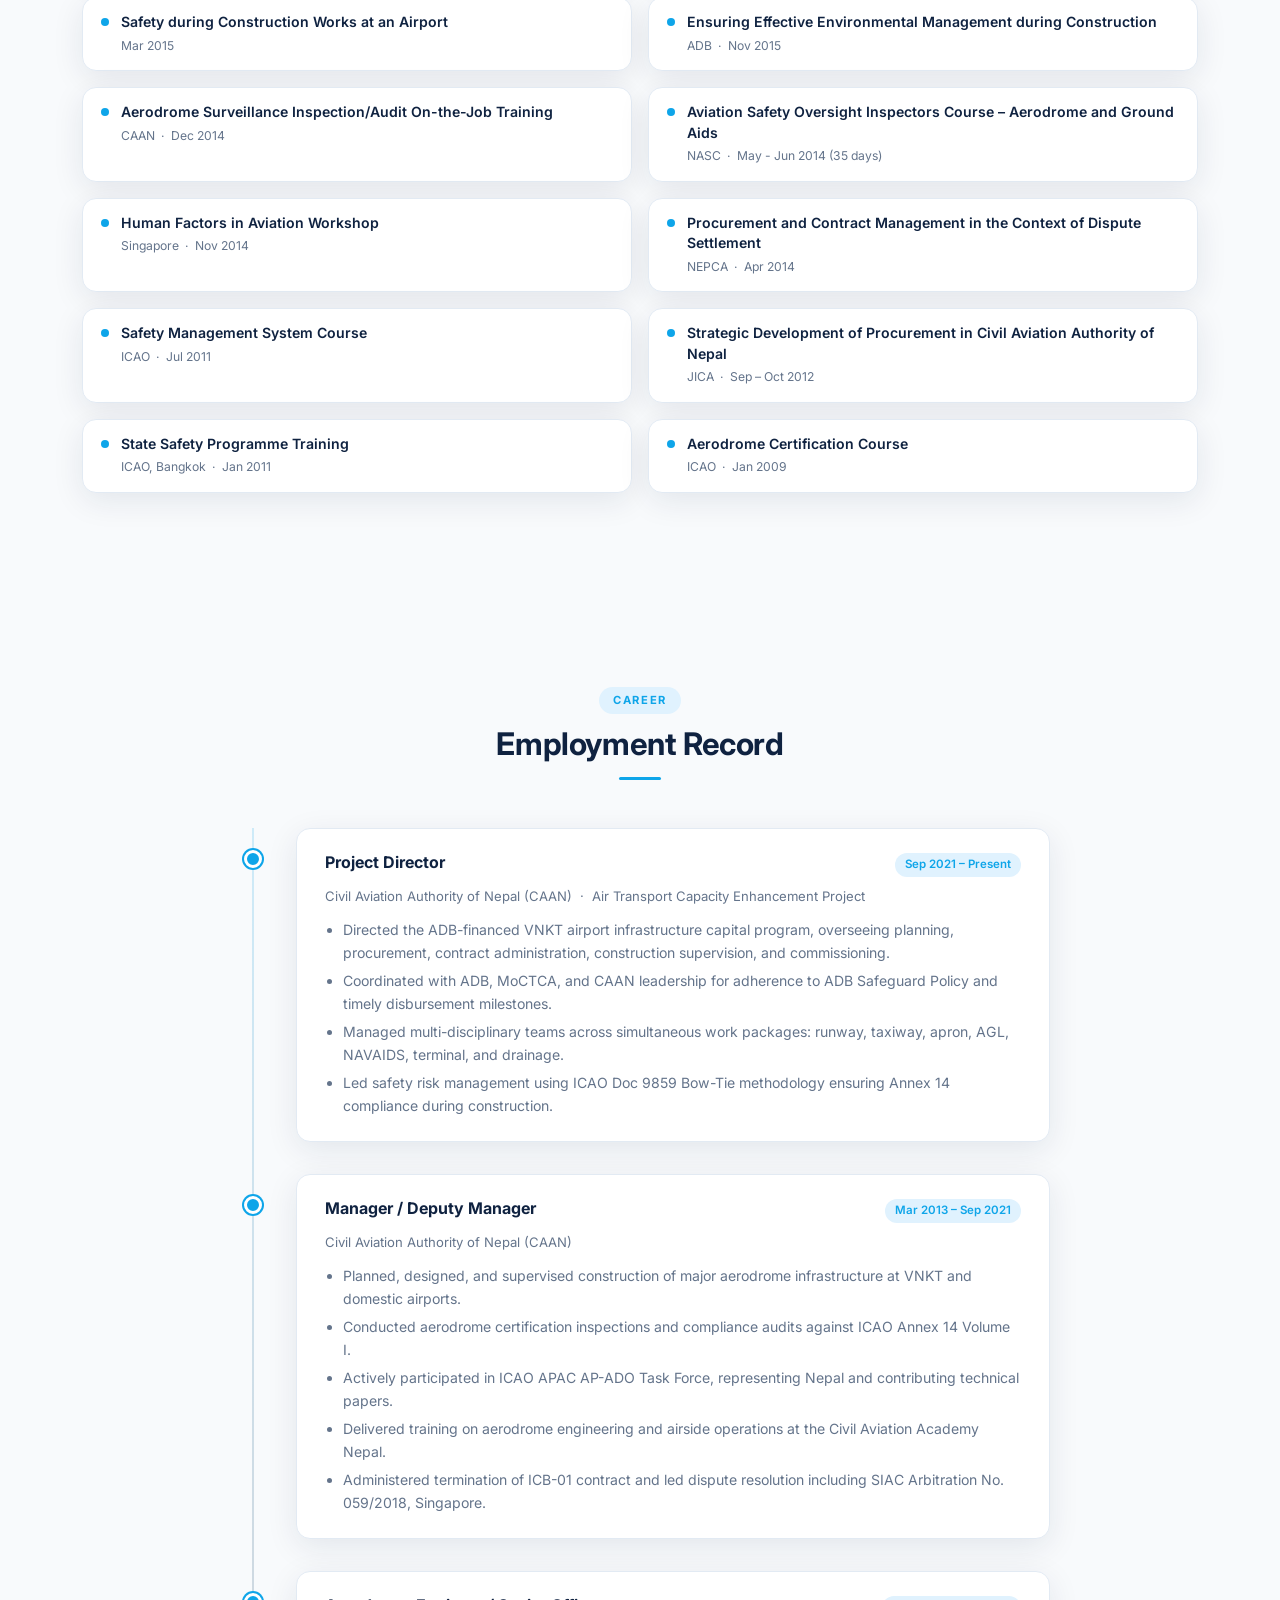
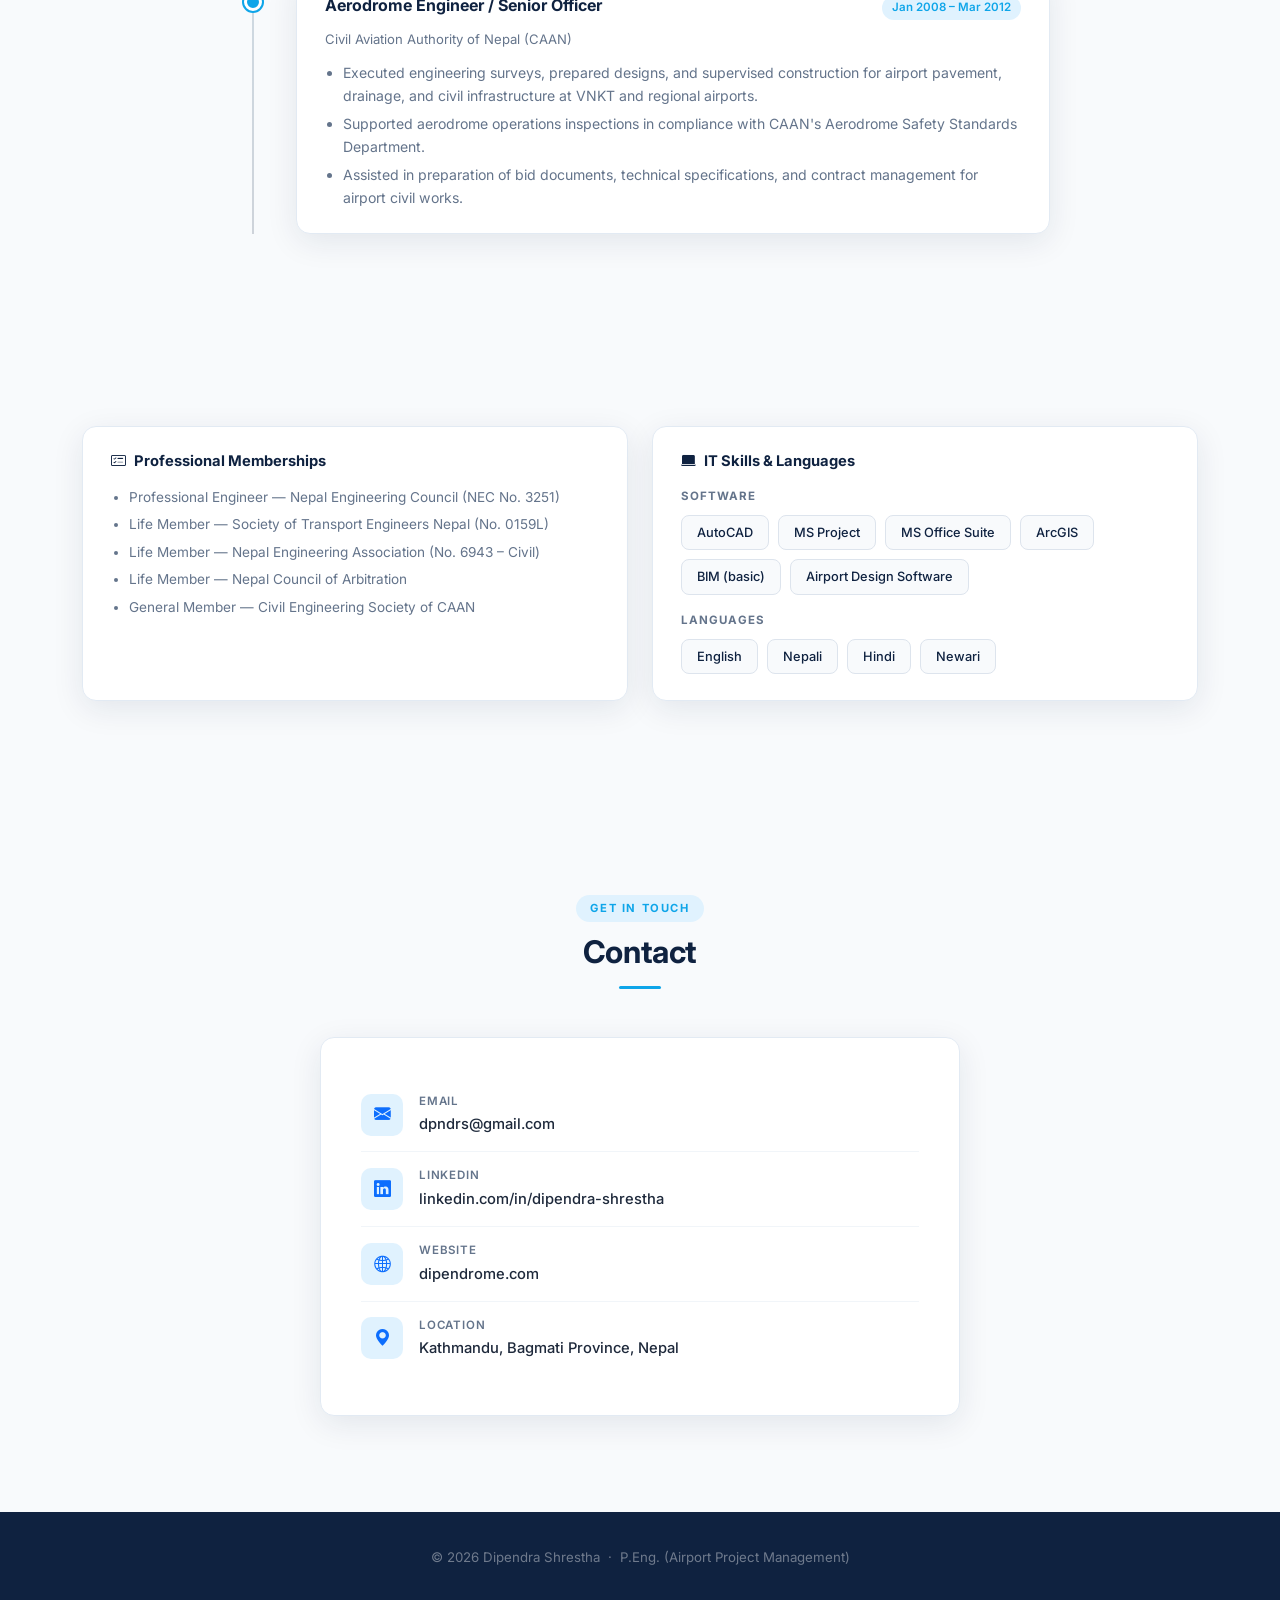
==== commit b92863e4: "added sound" ====
--- a/index.html
+++ b/index.html
@@ -24,7 +24,10 @@
     <nav class="navbar navbar-expand-lg fixed-top glass-nav">
         <div class="container">
             <a class="navbar-brand">Dipendra Shrestha</a>
-            <button class="navbar-toggler border-0" data-bs-toggle="collapse" data-bs-target="#nav">
+            <button type="button" id="soundToggle" class="sound-toggle-btn ms-2" aria-pressed="false" aria-label="Play safety song">
+                <i class="bi bi-volume-up-fill"></i>
+            </button>
+            <button class="navbar-toggler border-0 ms-auto" data-bs-toggle="collapse" data-bs-target="#nav">
                 <span class="navbar-toggler-icon"></span>
             </button>
             <div class="collapse navbar-collapse" id="nav">
@@ -42,6 +45,8 @@
         </div>
     </nav>
 
+    <audio id="safetyAudio" src="safety_song.mp3" preload="none" loop></audio>
+
 
     <!-- VIDEO BANNER -->
     <div class="video-banner">
@@ -902,6 +907,32 @@
     <script src="https://unpkg.com/aos@2.3.4/dist/aos.js"></script>
     <script>
         AOS.init({ duration: 800, once: true, offset: 60 });
+
+        const soundToggle = document.getElementById('soundToggle');
+        const safetyAudio = document.getElementById('safetyAudio');
+        const soundIcon = soundToggle.querySelector('i');
+
+        soundToggle.addEventListener('click', () => {
+            if (safetyAudio.paused) {
+                safetyAudio.play();
+            } else {
+                safetyAudio.pause();
+            }
+        });
+
+        safetyAudio.addEventListener('play', () => {
+            soundToggle.classList.add('playing');
+            soundToggle.setAttribute('aria-pressed', 'true');
+            soundToggle.setAttribute('aria-label', 'Pause safety song');
+            soundIcon.className = 'bi bi-volume-mute-fill';
+        });
+
+        safetyAudio.addEventListener('pause', () => {
+            soundToggle.classList.remove('playing');
+            soundToggle.setAttribute('aria-pressed', 'false');
+            soundToggle.setAttribute('aria-label', 'Play safety song');
+            soundIcon.className = 'bi bi-volume-up-fill';
+        });
     </script>
 
 </body>
--- a/styles.css
+++ b/styles.css
@@ -52,6 +52,36 @@
     background: var(--sky-light);
 }
 
+/* ── SOUND TOGGLE BUTTON ─────────────────────── */
+.sound-toggle-btn {
+    display: inline-flex;
+    align-items: center;
+    justify-content: center;
+    width: 38px;
+    height: 38px;
+    border: none;
+    border-radius: 50%;
+    background: var(--gold);
+    color: var(--white);
+    font-size: 1rem;
+    box-shadow: 0 4px 14px rgba(245,158,11,.35);
+    transition: all .2s;
+    flex-shrink: 0;
+}
+.sound-toggle-btn:hover {
+    background: #d97e0a;
+    transform: scale(1.08);
+    box-shadow: 0 6px 18px rgba(245,158,11,.45);
+}
+.sound-toggle-btn.playing {
+    animation: sound-pulse 1.4s ease-in-out infinite;
+}
+@keyframes sound-pulse {
+    0%   { box-shadow: 0 0 0 0 rgba(245,158,11,.5); }
+    70%  { box-shadow: 0 0 0 10px rgba(245,158,11,0); }
+    100% { box-shadow: 0 0 0 0 rgba(245,158,11,0); }
+}
+
 /* ── HERO ────────────────────────────────────── */
 /* ── VIDEO BANNER (no top crop, 10% bottom crop) ── */
 .video-banner {
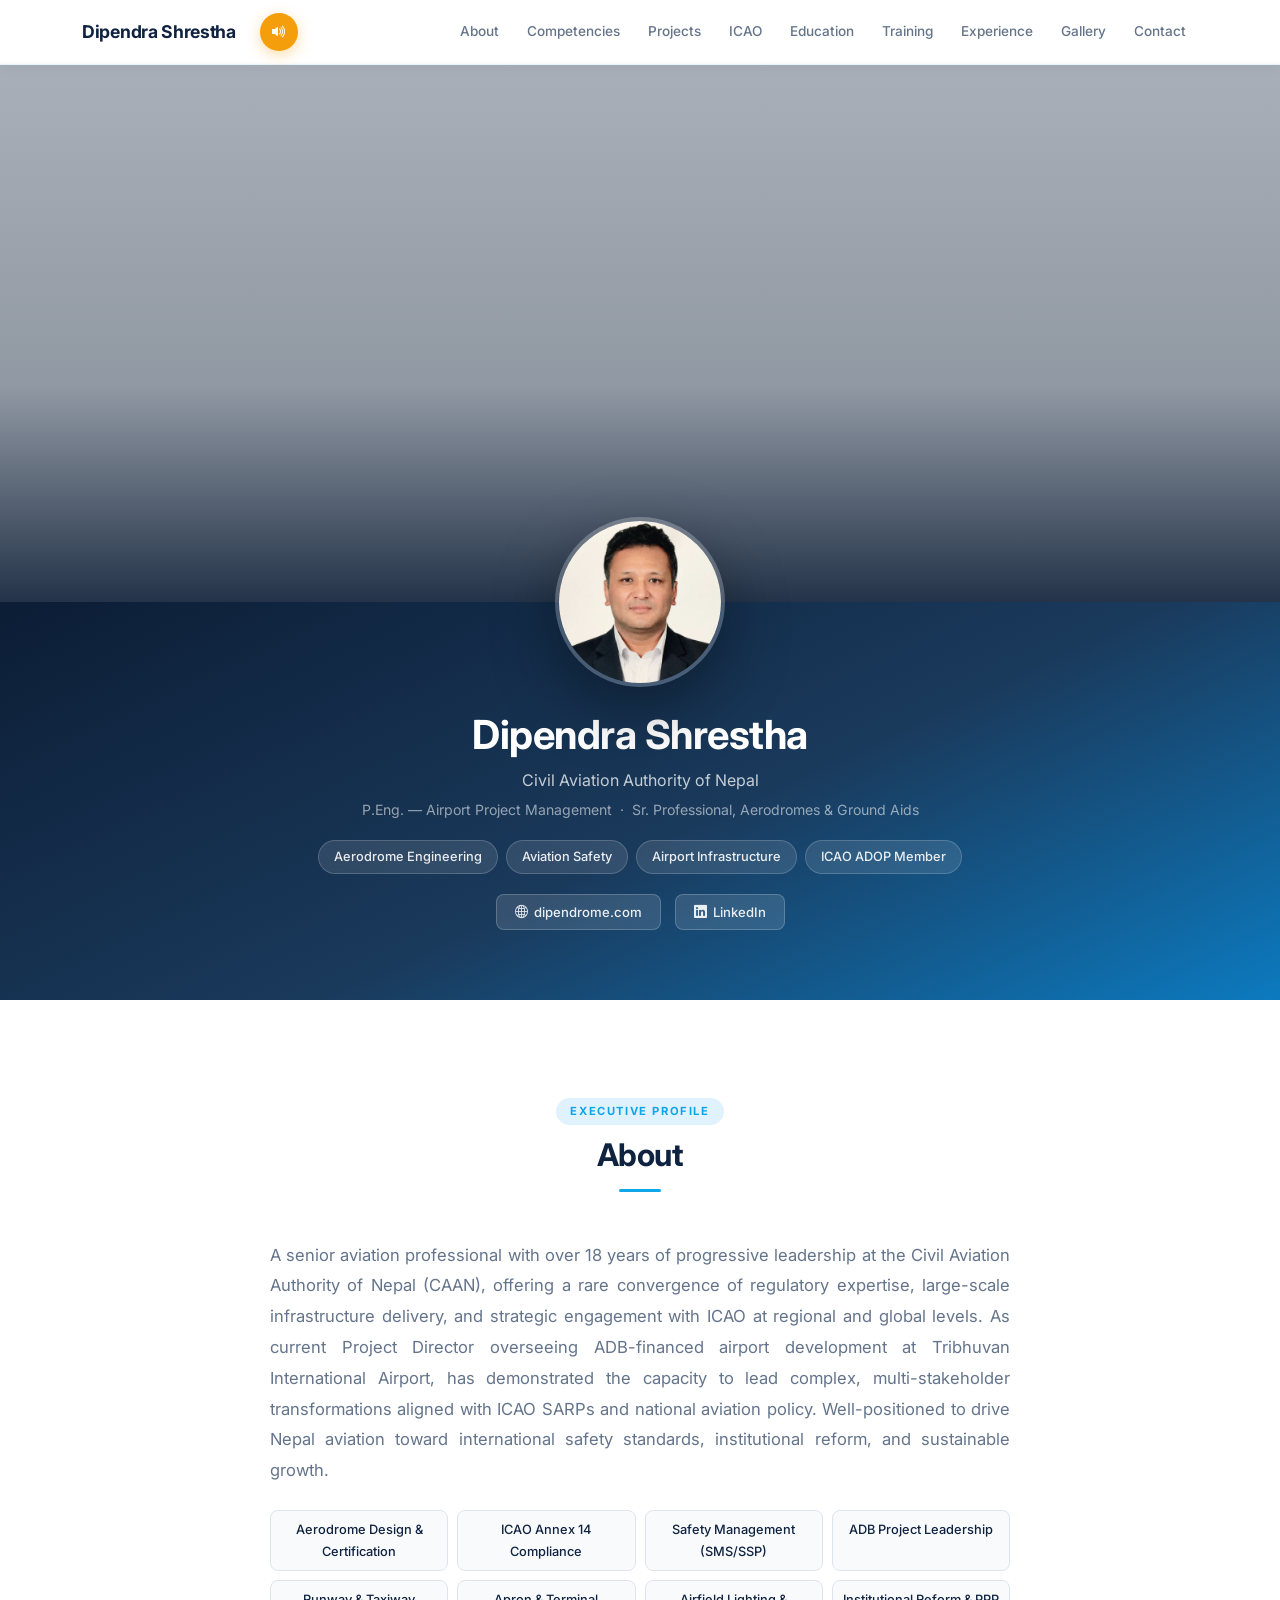
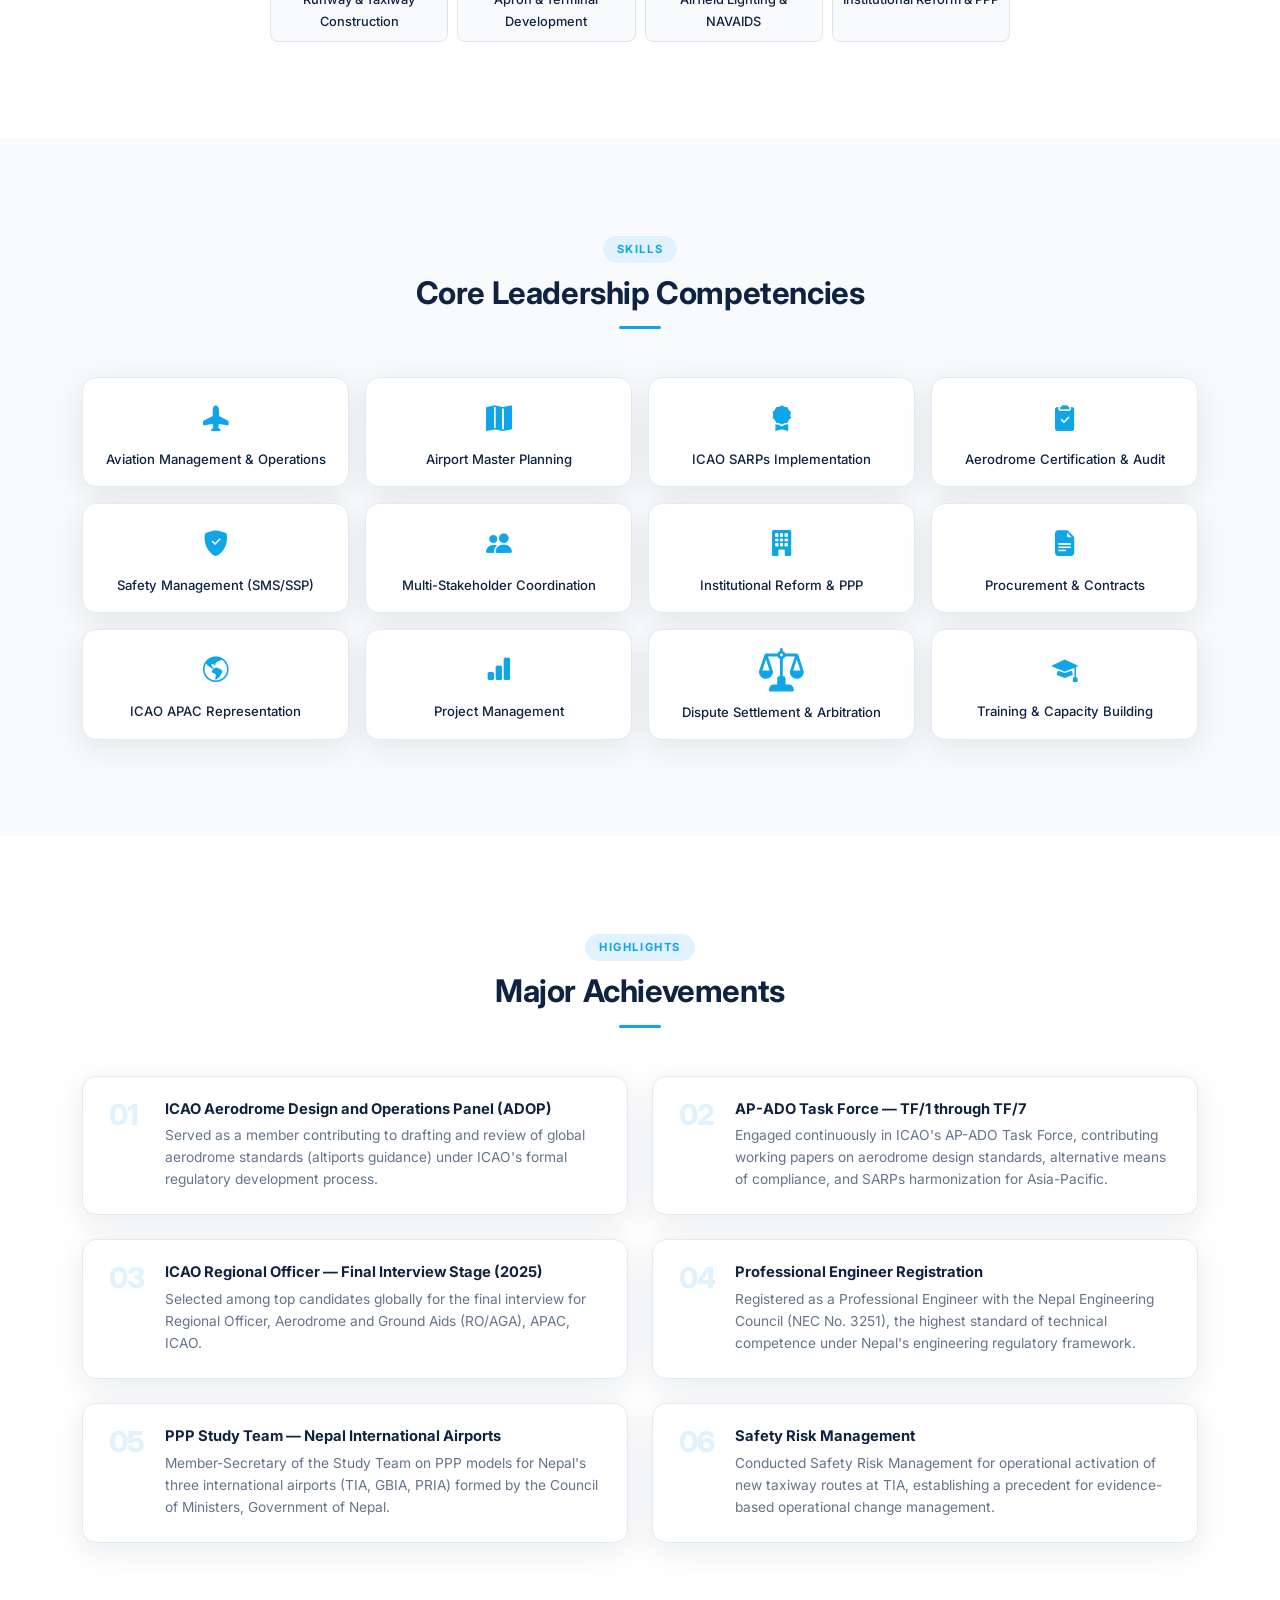
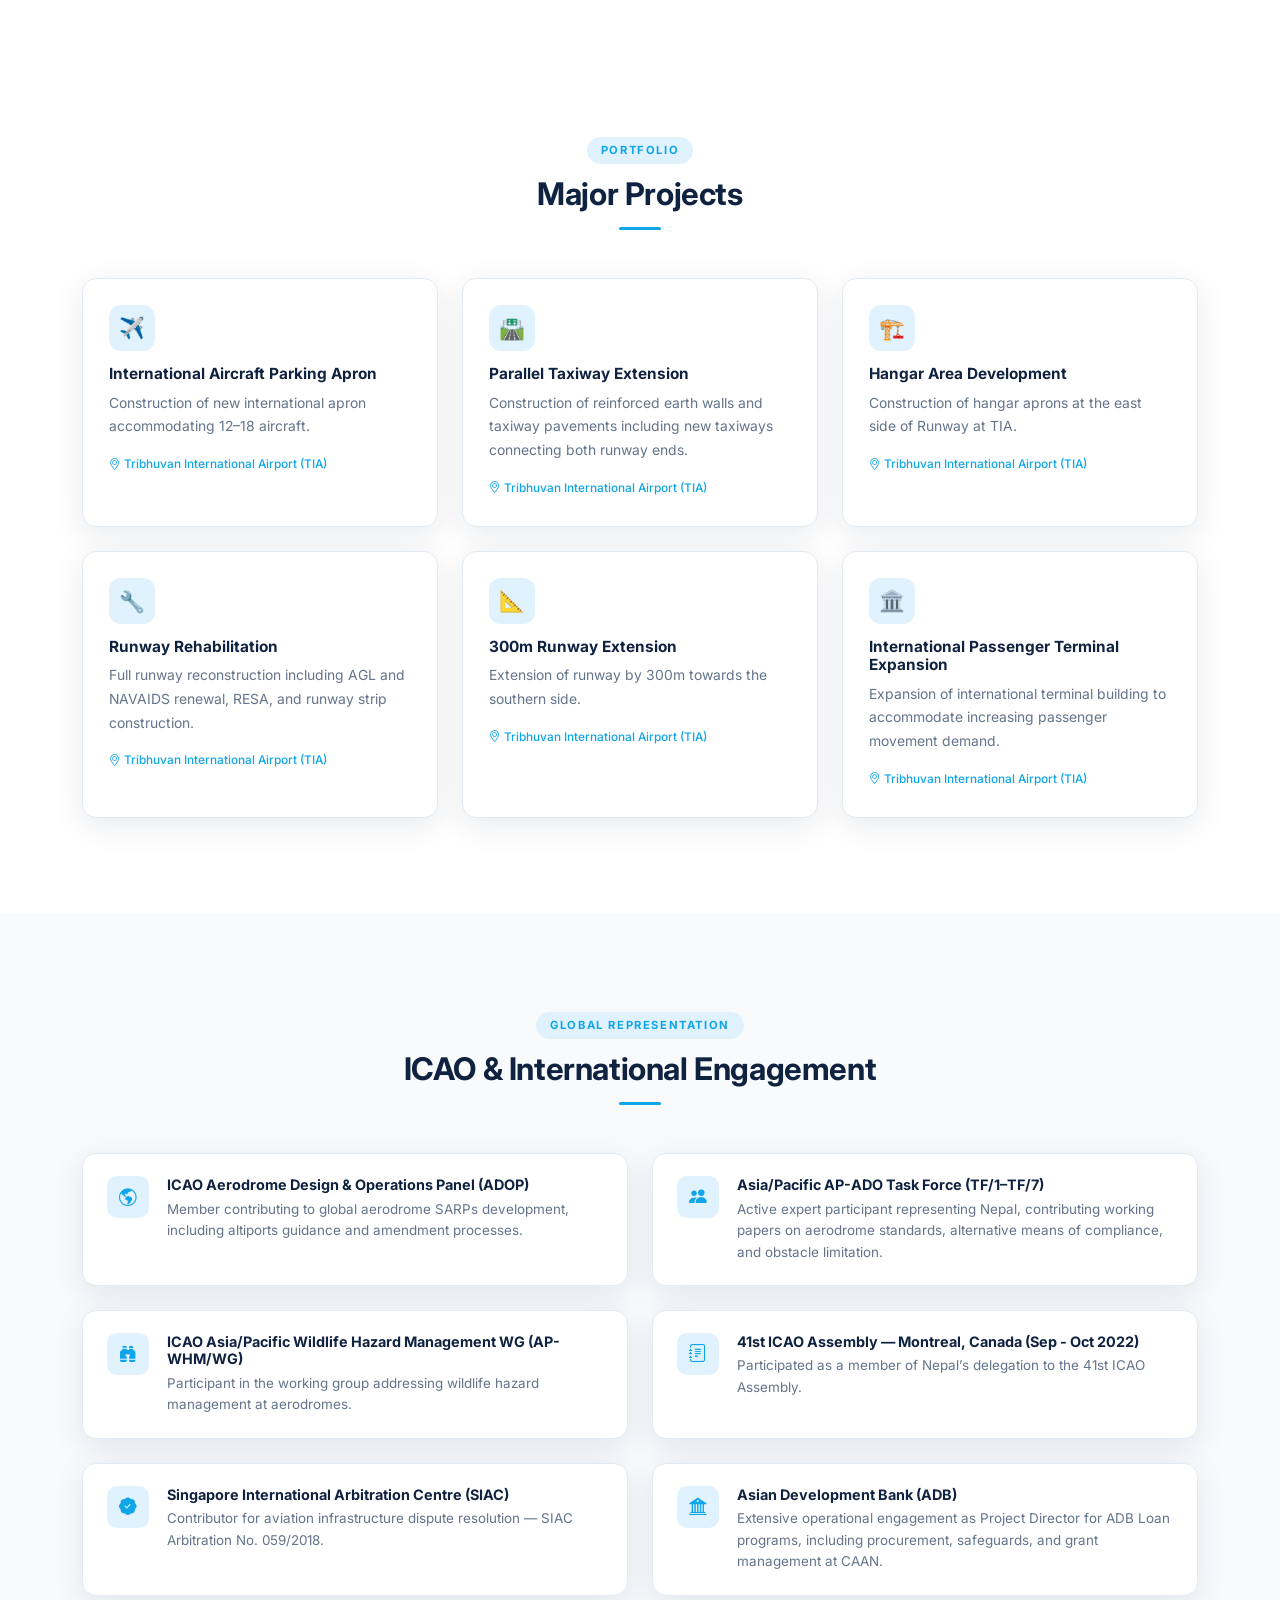
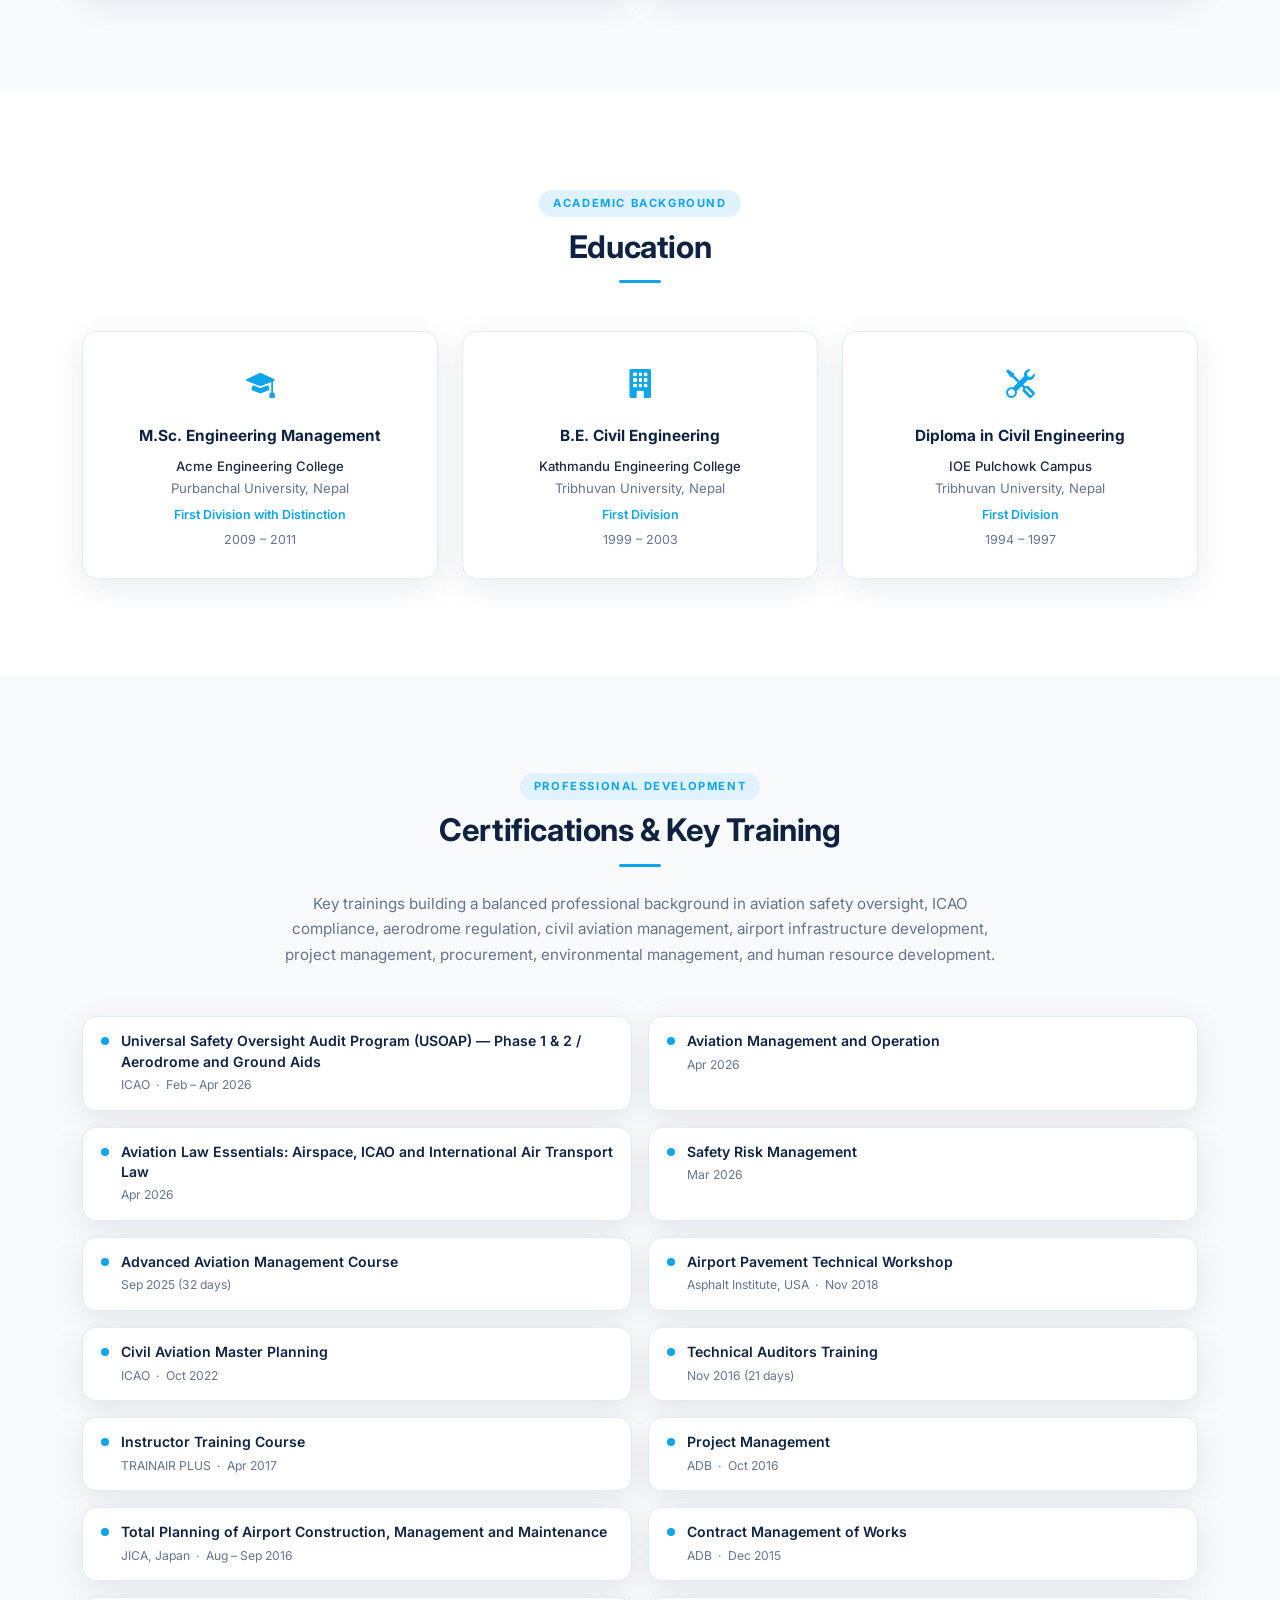
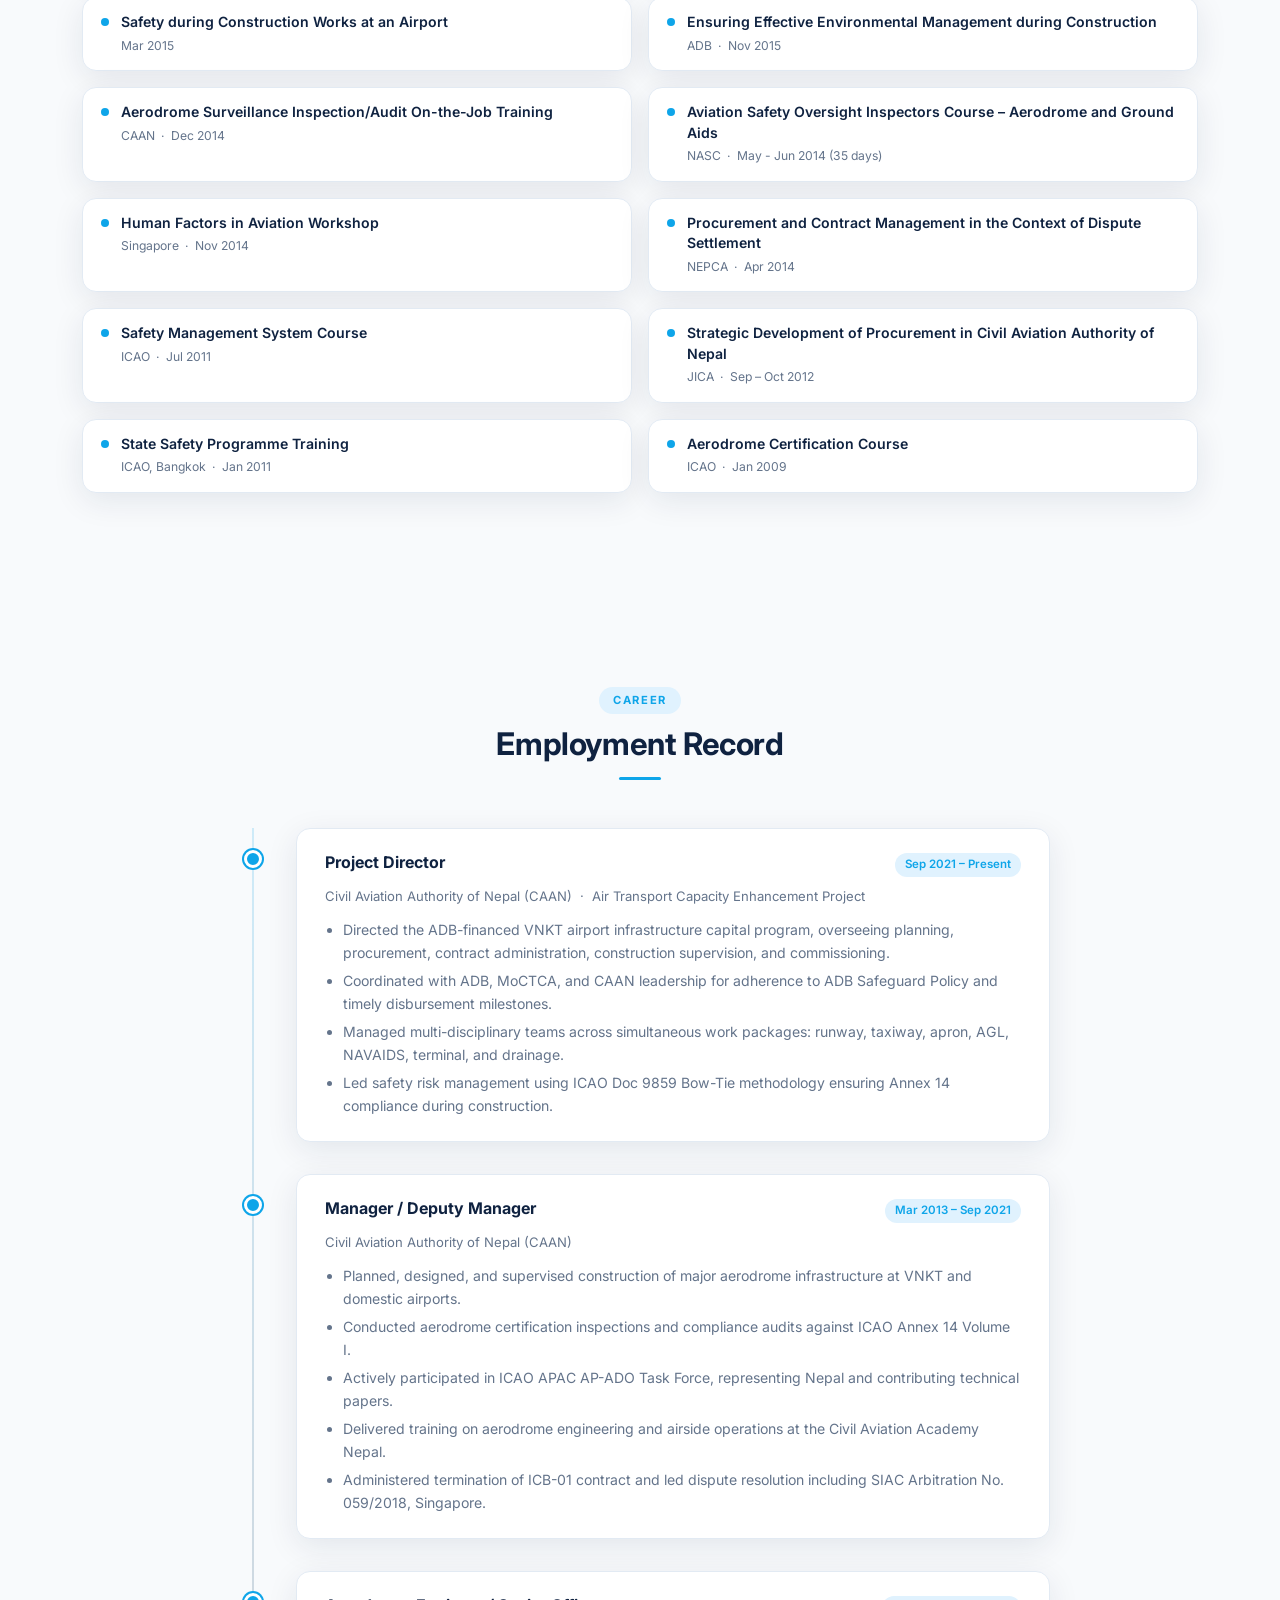
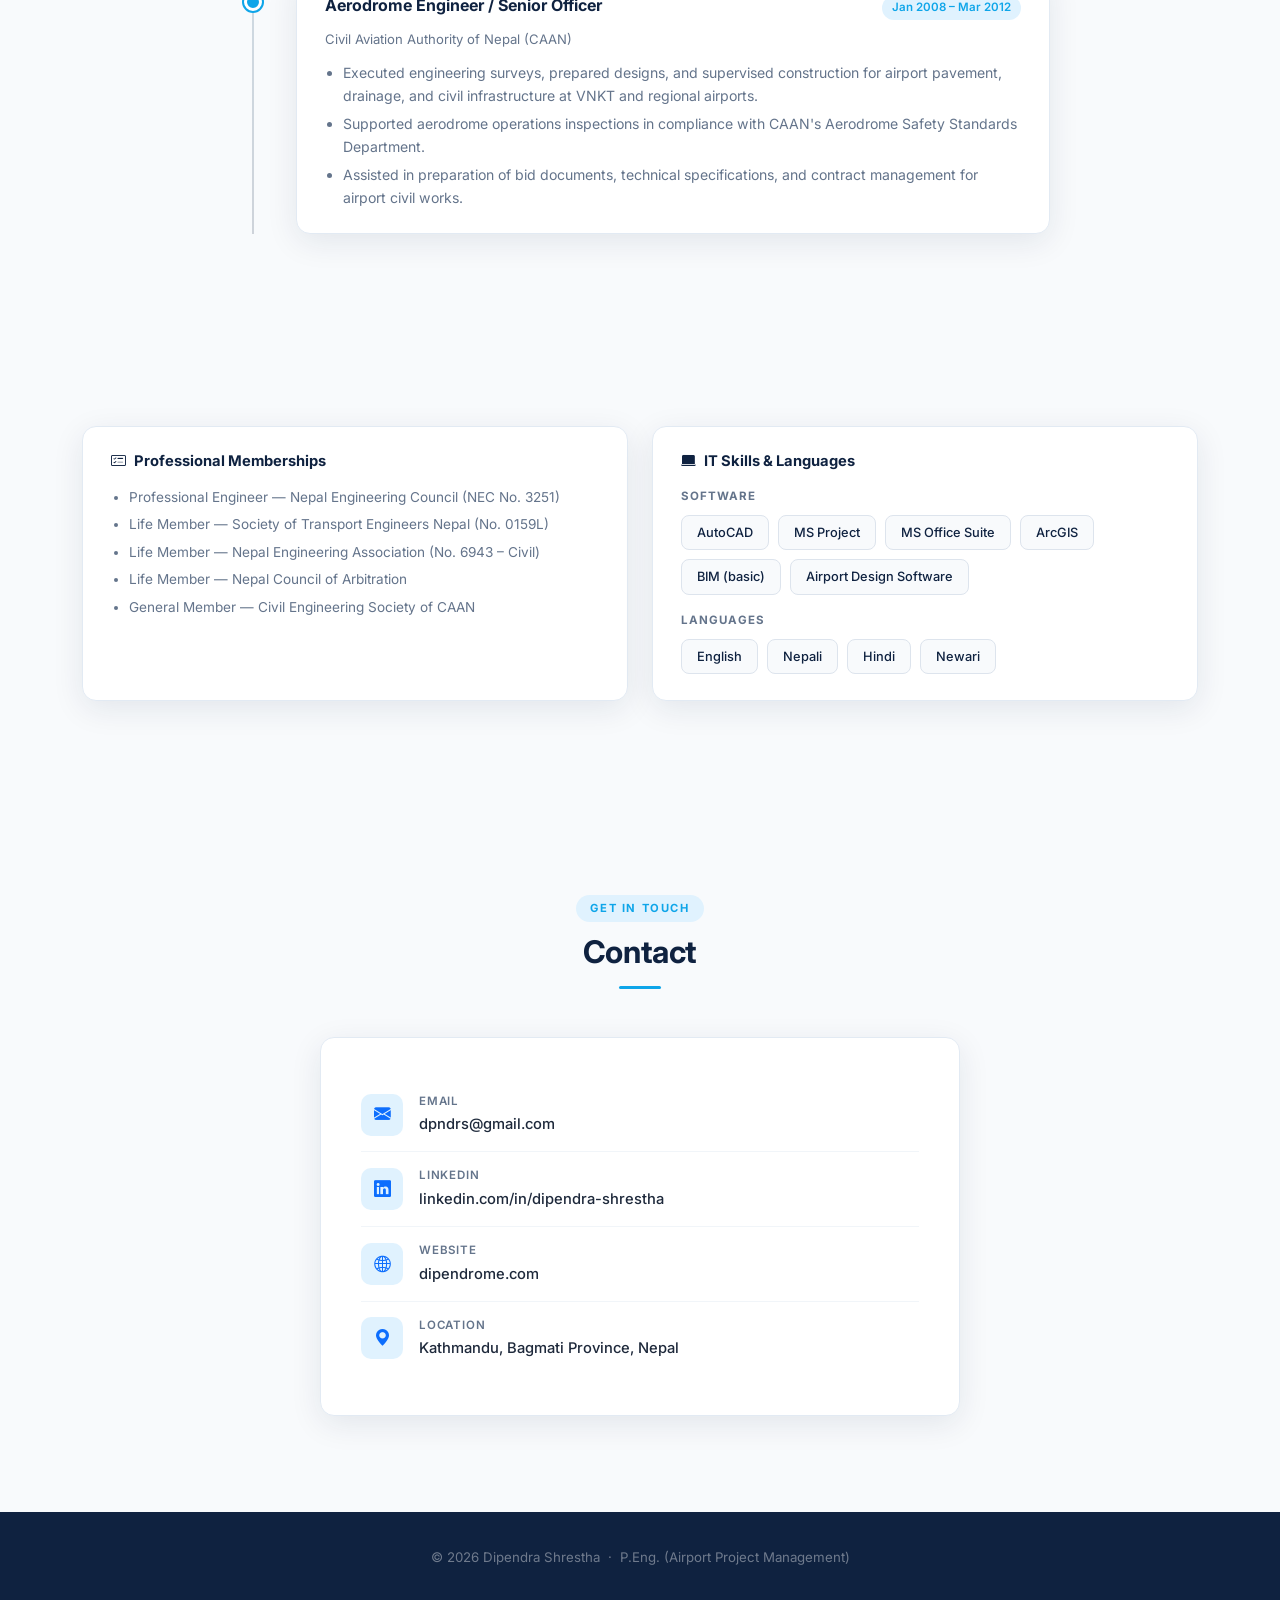
==== commit cf29824f: "added gallery" ====
--- a/index.html
+++ b/index.html
@@ -39,6 +39,7 @@
                     <li class="nav-item"><a class="nav-link" href="#education">Education</a></li>
                     <li class="nav-item"><a class="nav-link" href="#training">Training</a></li>
                     <li class="nav-item"><a class="nav-link" href="#experience">Experience</a></li>
+                    <li class="nav-item"><a class="nav-link" href="gallery.html">Gallery</a></li>
                     <li class="nav-item"><a class="nav-link" href="#contact">Contact</a></li>
                 </ul>
             </div>
--- a/styles.css
+++ b/styles.css
@@ -711,6 +711,155 @@
     font-weight: 400;
 }
 
+/* ── GALLERY ─────────────────────────────────── */
+.gallery-hero {
+    padding: 150px 0 50px;
+    text-align: center;
+    background: linear-gradient(155deg, #0c1d35 0%, #1a3a5c 55%, #0c7abf 100%);
+}
+.gallery-hero .section-label {
+    background: rgba(255,255,255,.12);
+    color: #fff;
+}
+.gallery-hero-title {
+    color: var(--white);
+    font-size: 2.2rem;
+    font-weight: 700;
+    letter-spacing: -.4px;
+    margin: 10px 0 12px;
+}
+.gallery-hero-sub {
+    color: rgba(255,255,255,.7);
+    font-size: .95rem;
+    max-width: 560px;
+    margin: 0 auto;
+}
+
+.gallery-grid {
+    margin-top: 56px;
+    display: grid;
+    grid-template-columns: repeat(3, 1fr);
+    gap: 20px;
+}
+@media (max-width: 900px) {
+    .gallery-grid { grid-template-columns: repeat(2, 1fr); }
+}
+@media (max-width: 560px) {
+    .gallery-grid { grid-template-columns: 1fr; }
+}
+
+.gallery-item {
+    position: relative;
+    border-radius: var(--radius);
+    overflow: hidden;
+    box-shadow: var(--shadow);
+    cursor: pointer;
+    aspect-ratio: 4 / 3;
+    border: 1px solid #e2eaf3;
+    transition: all .3s;
+}
+.gallery-item:hover {
+    transform: translateY(-4px);
+    box-shadow: var(--shadow-hover);
+}
+.gallery-item img {
+    width: 100%;
+    height: 100%;
+    object-fit: cover;
+    display: block;
+    transition: transform .4s;
+}
+.gallery-item:hover img { transform: scale(1.06); }
+
+.gallery-item-overlay {
+    position: absolute;
+    inset: 0;
+    background: rgba(15,34,64,.35);
+    color: #fff;
+    font-size: 1.6rem;
+    display: flex;
+    align-items: center;
+    justify-content: center;
+    opacity: 0;
+    transition: opacity .25s;
+}
+.gallery-item:hover .gallery-item-overlay { opacity: 1; }
+
+/* ── LIGHTBOX ───────────────────────────────── */
+.lightbox {
+    position: fixed;
+    inset: 0;
+    background: rgba(8,15,28,.94);
+    display: flex;
+    align-items: center;
+    justify-content: center;
+    z-index: 2000;
+    opacity: 0;
+    visibility: hidden;
+    transition: opacity .25s;
+    padding: 40px;
+}
+.lightbox.open {
+    opacity: 1;
+    visibility: visible;
+}
+.lightbox-figure {
+    max-width: 90vw;
+    max-height: 88vh;
+    margin: 0;
+    text-align: center;
+}
+.lightbox-figure img {
+    max-width: 100%;
+    max-height: 78vh;
+    border-radius: 10px;
+    box-shadow: 0 20px 60px rgba(0,0,0,.5);
+}
+.lightbox-figure figcaption {
+    color: rgba(255,255,255,.85);
+    font-size: .9rem;
+    margin-top: 14px;
+    font-weight: 500;
+}
+.lightbox-close,
+.lightbox-nav {
+    position: absolute;
+    background: rgba(255,255,255,.1);
+    border: 1px solid rgba(255,255,255,.2);
+    color: #fff;
+    border-radius: 50%;
+    width: 46px; height: 46px;
+    display: flex;
+    align-items: center;
+    justify-content: center;
+    font-size: 1.1rem;
+    cursor: pointer;
+    transition: all .2s;
+}
+.lightbox-close:hover,
+.lightbox-nav:hover {
+    background: var(--sky);
+    border-color: var(--sky);
+}
+.lightbox-close {
+    top: 24px;
+    right: 24px;
+}
+.lightbox-nav {
+    top: 50%;
+    transform: translateY(-50%);
+}
+.lightbox-prev { left: 24px; }
+.lightbox-next { right: 24px; }
+
+@media (max-width: 600px) {
+    .lightbox { padding: 16px; }
+    .lightbox-nav { width: 38px; height: 38px; font-size: .95rem; }
+    .lightbox-prev { left: 8px; }
+    .lightbox-next { right: 8px; }
+    .lightbox-close { top: 12px; right: 12px; width: 38px; height: 38px; }
+}
+
 /* ── FOOTER ─────────────────────────────────── */
 .footer {
     background: var(--navy);
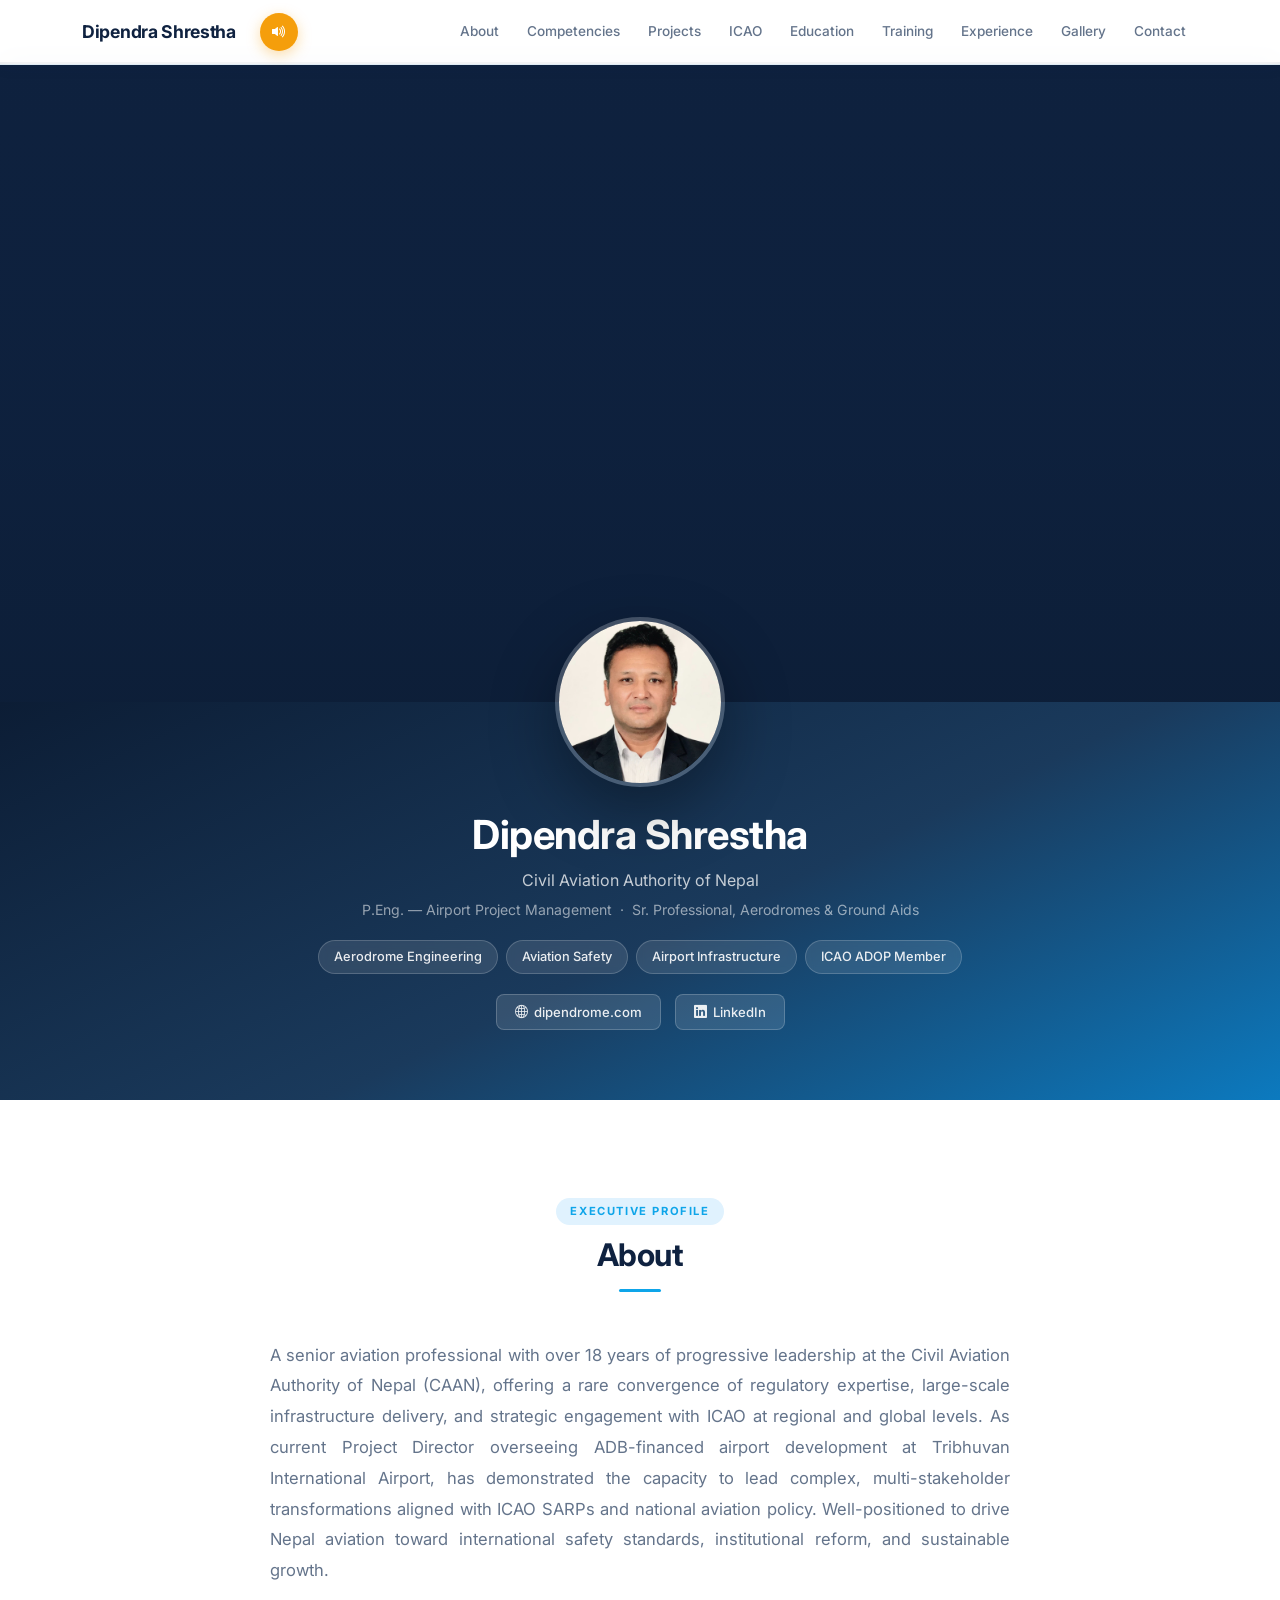
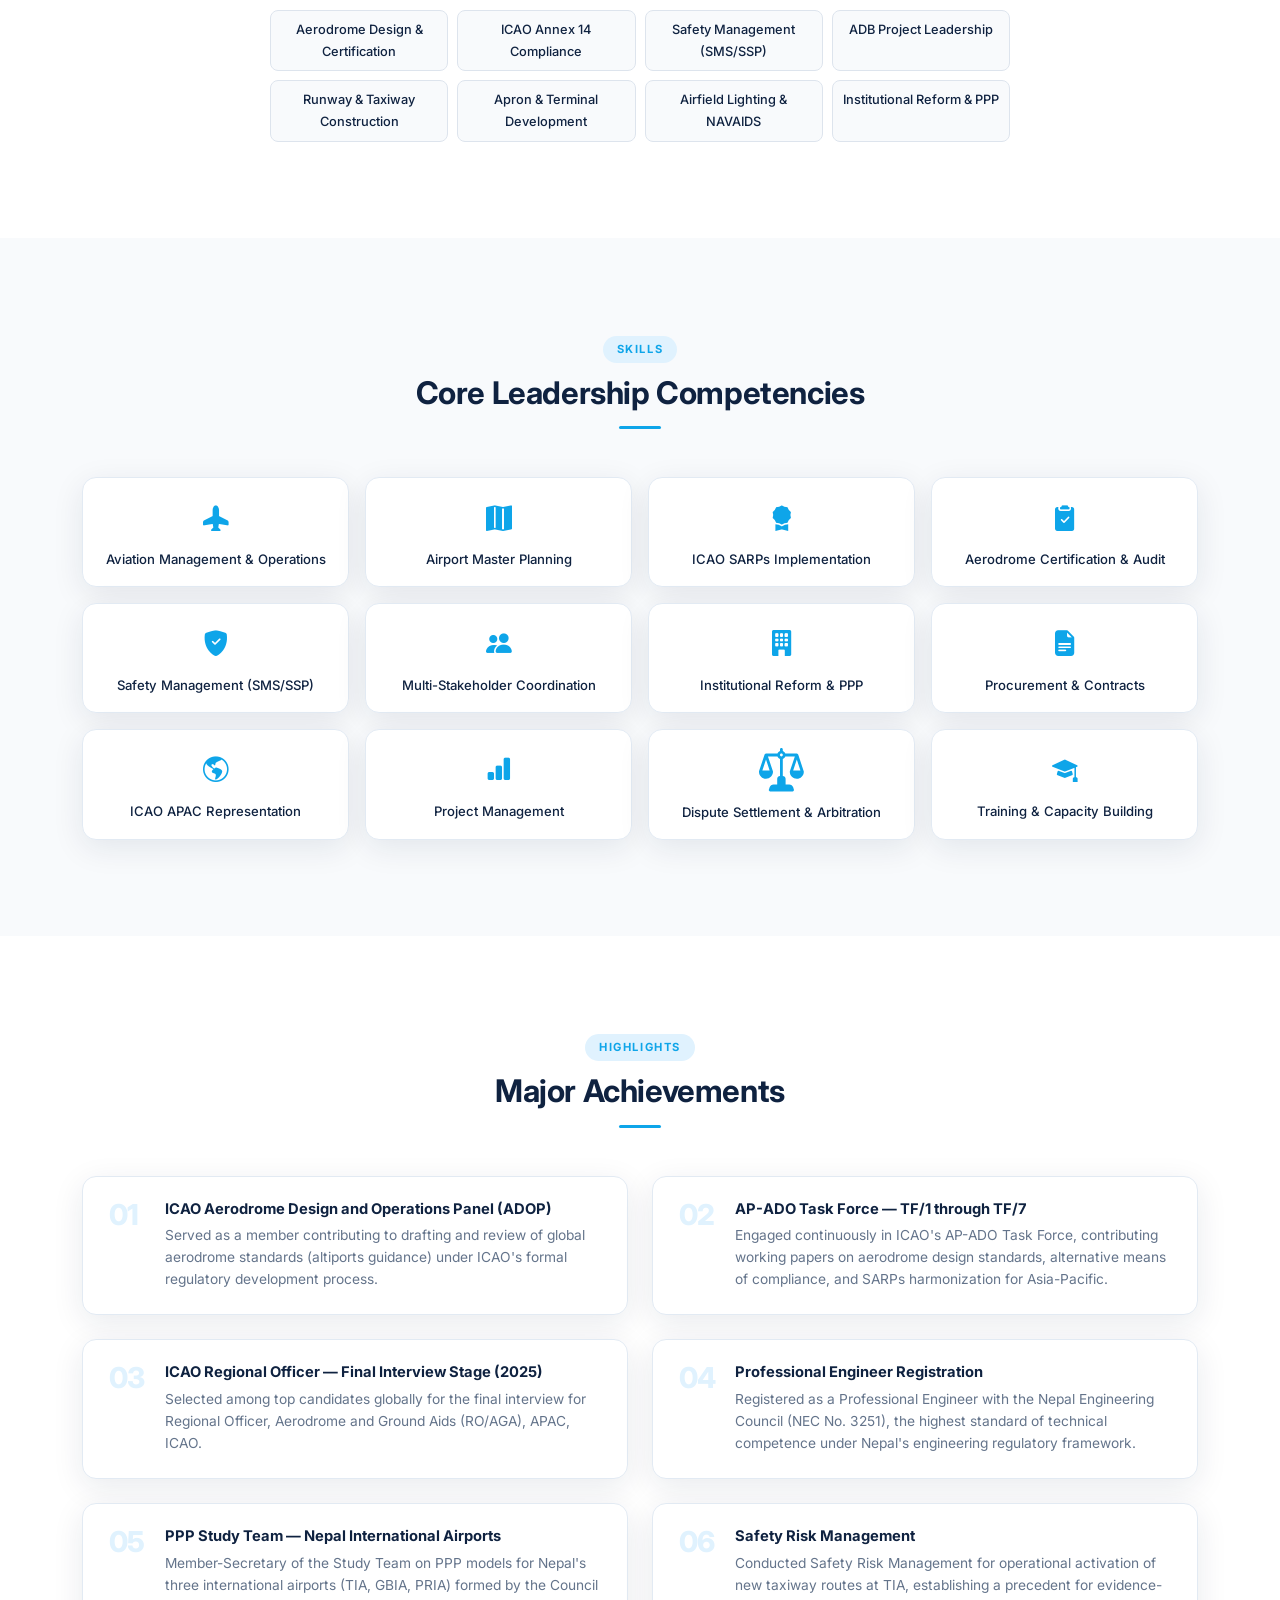
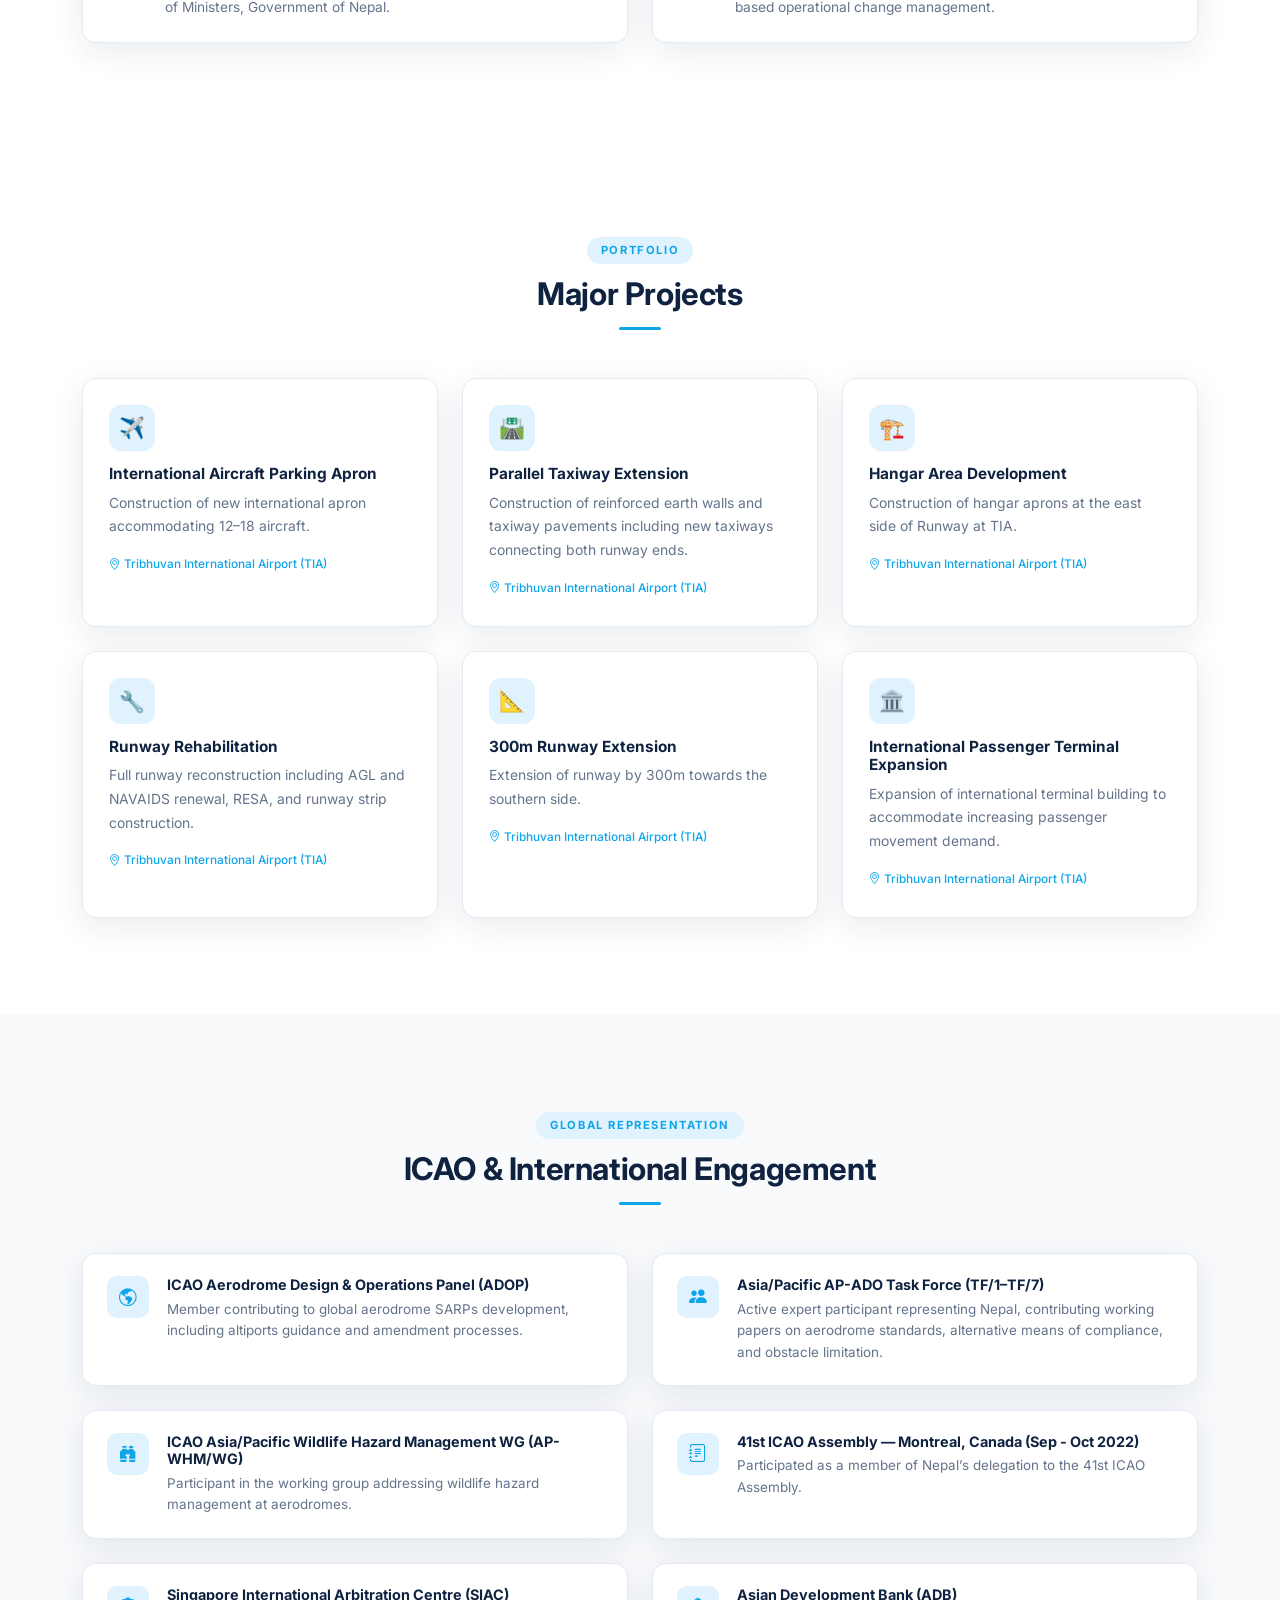
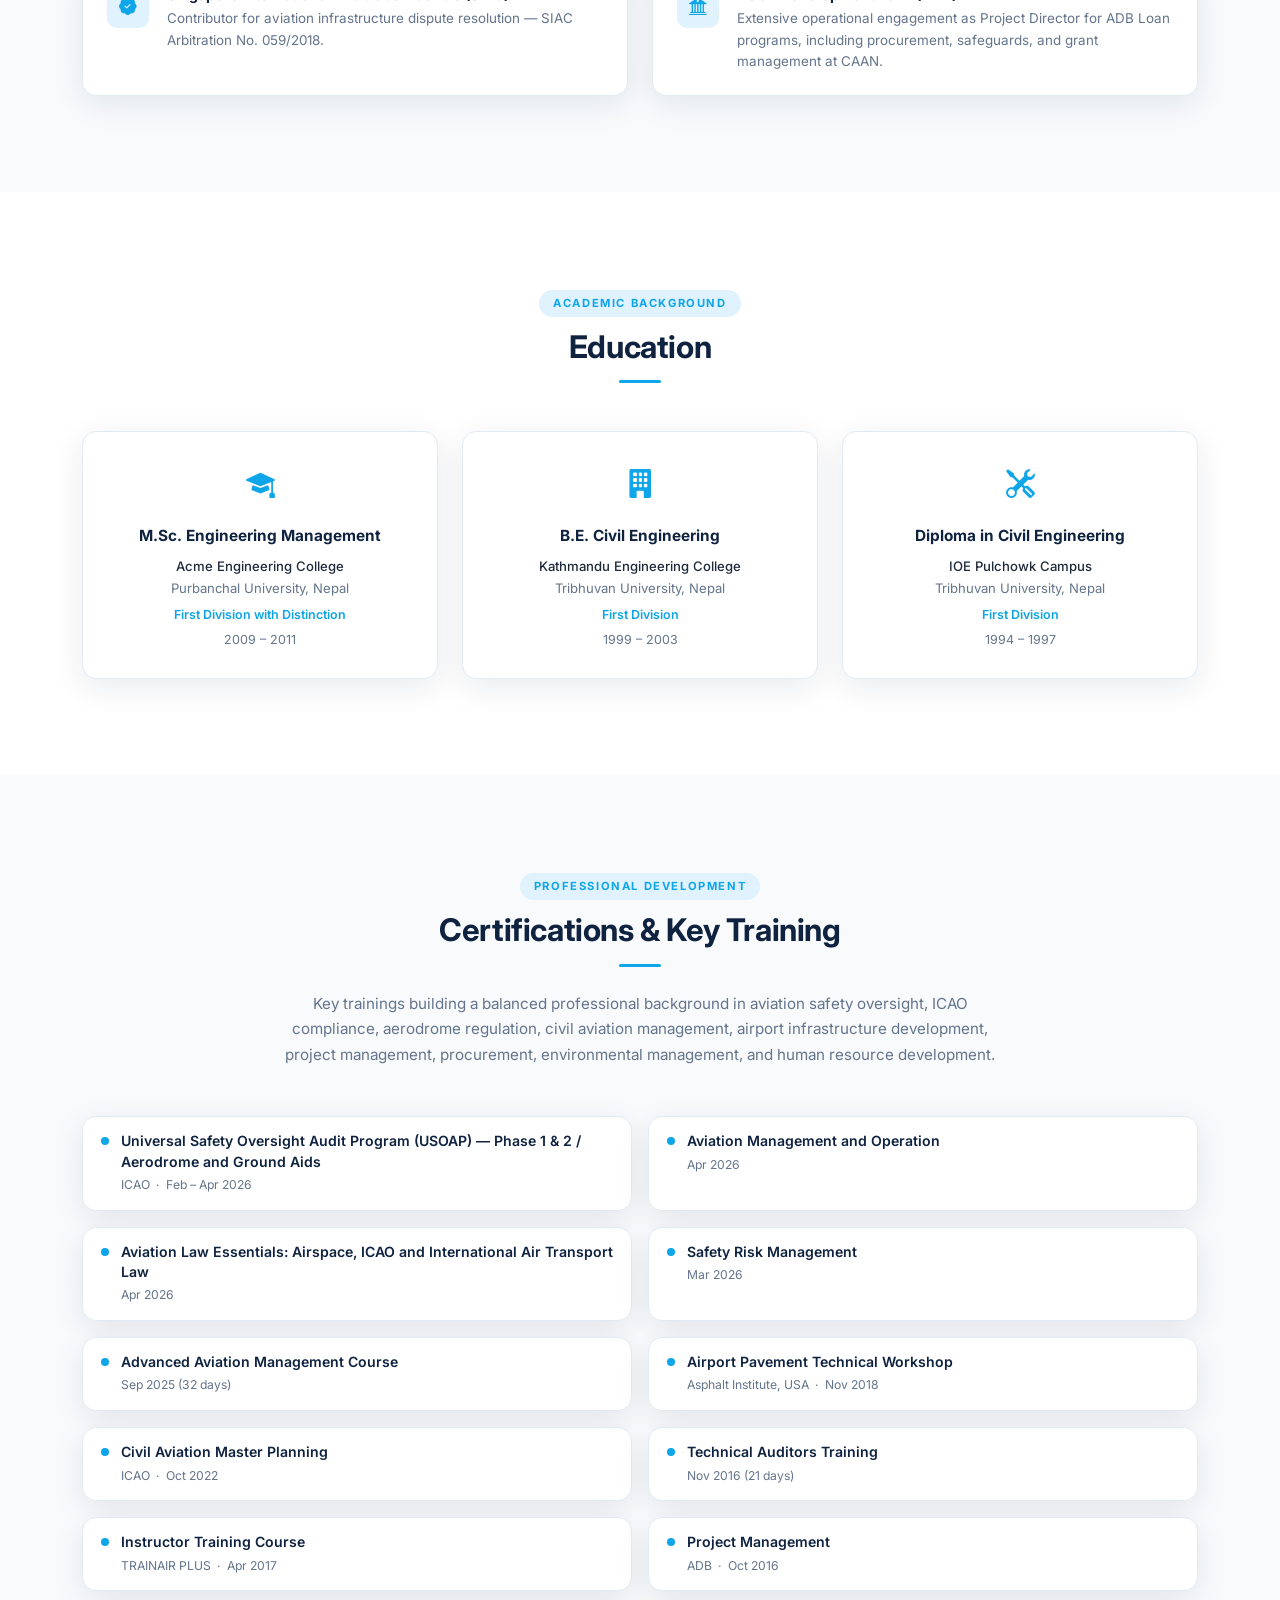
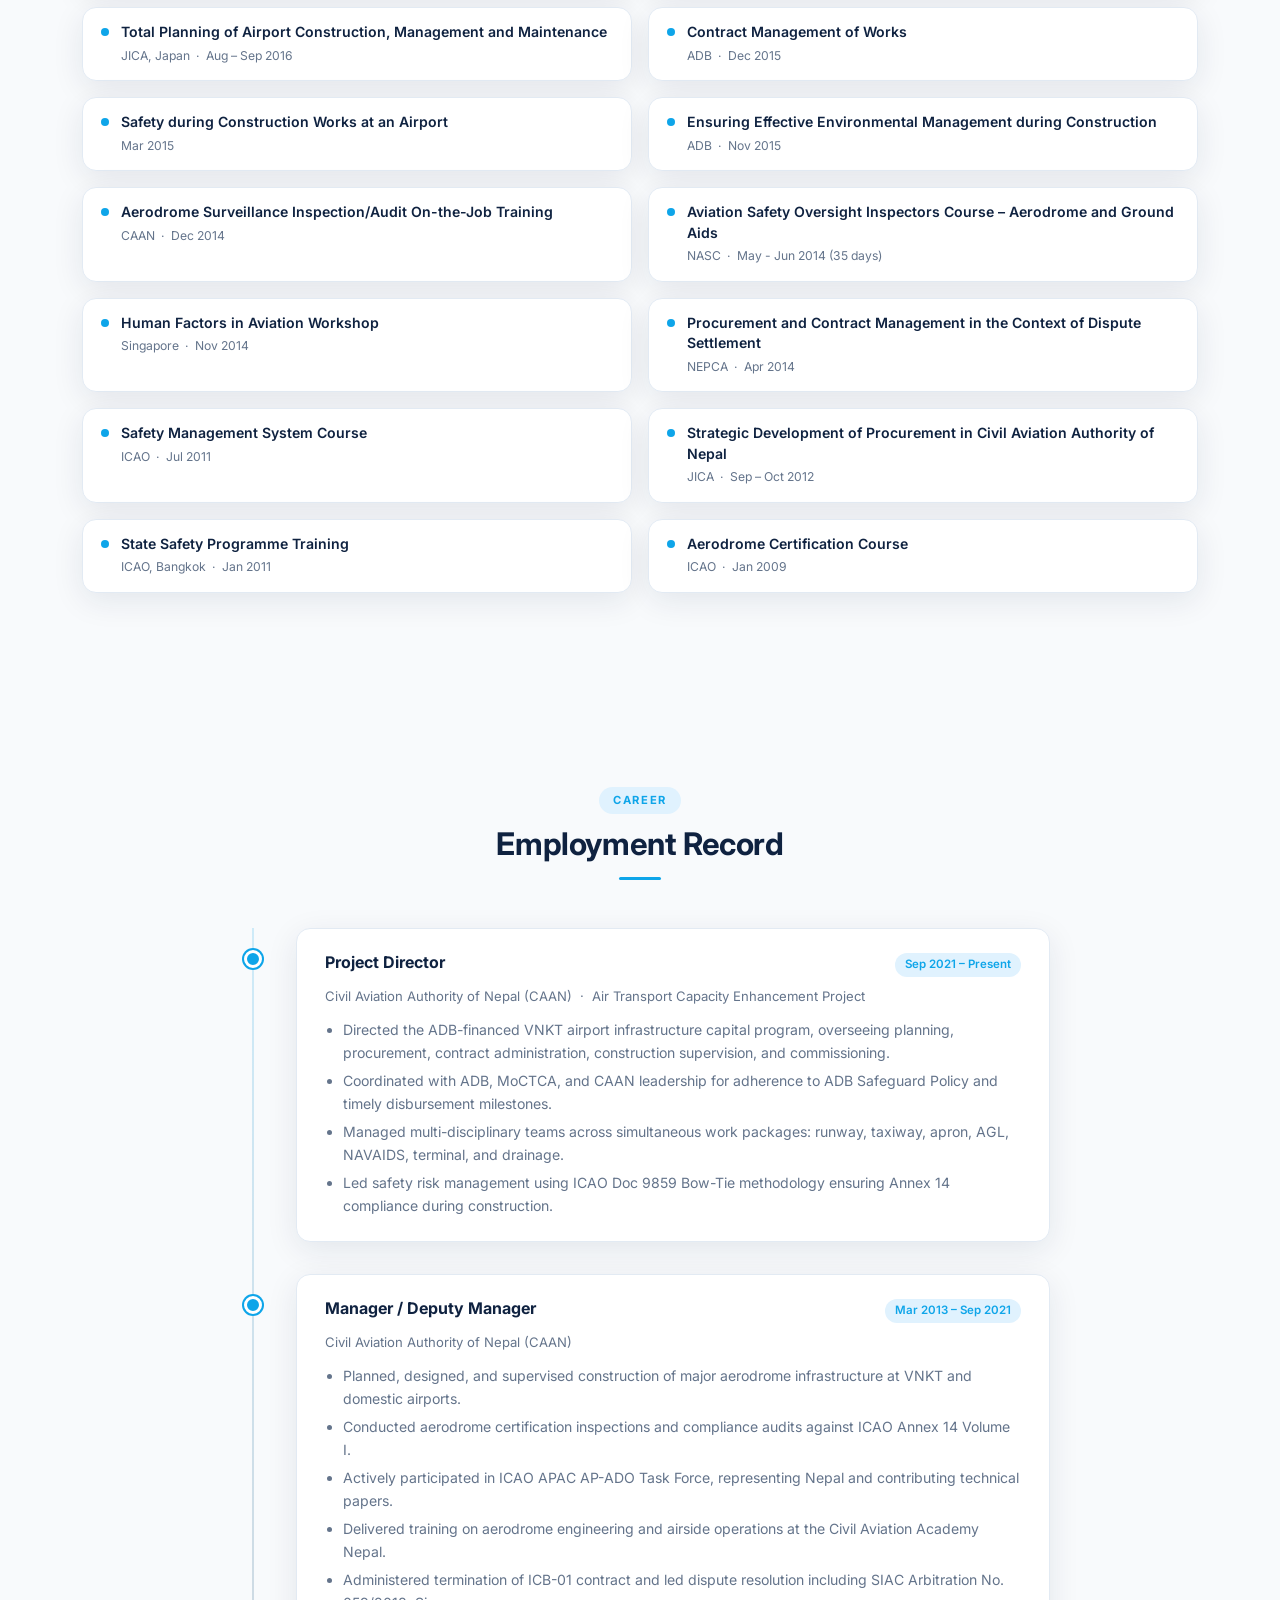
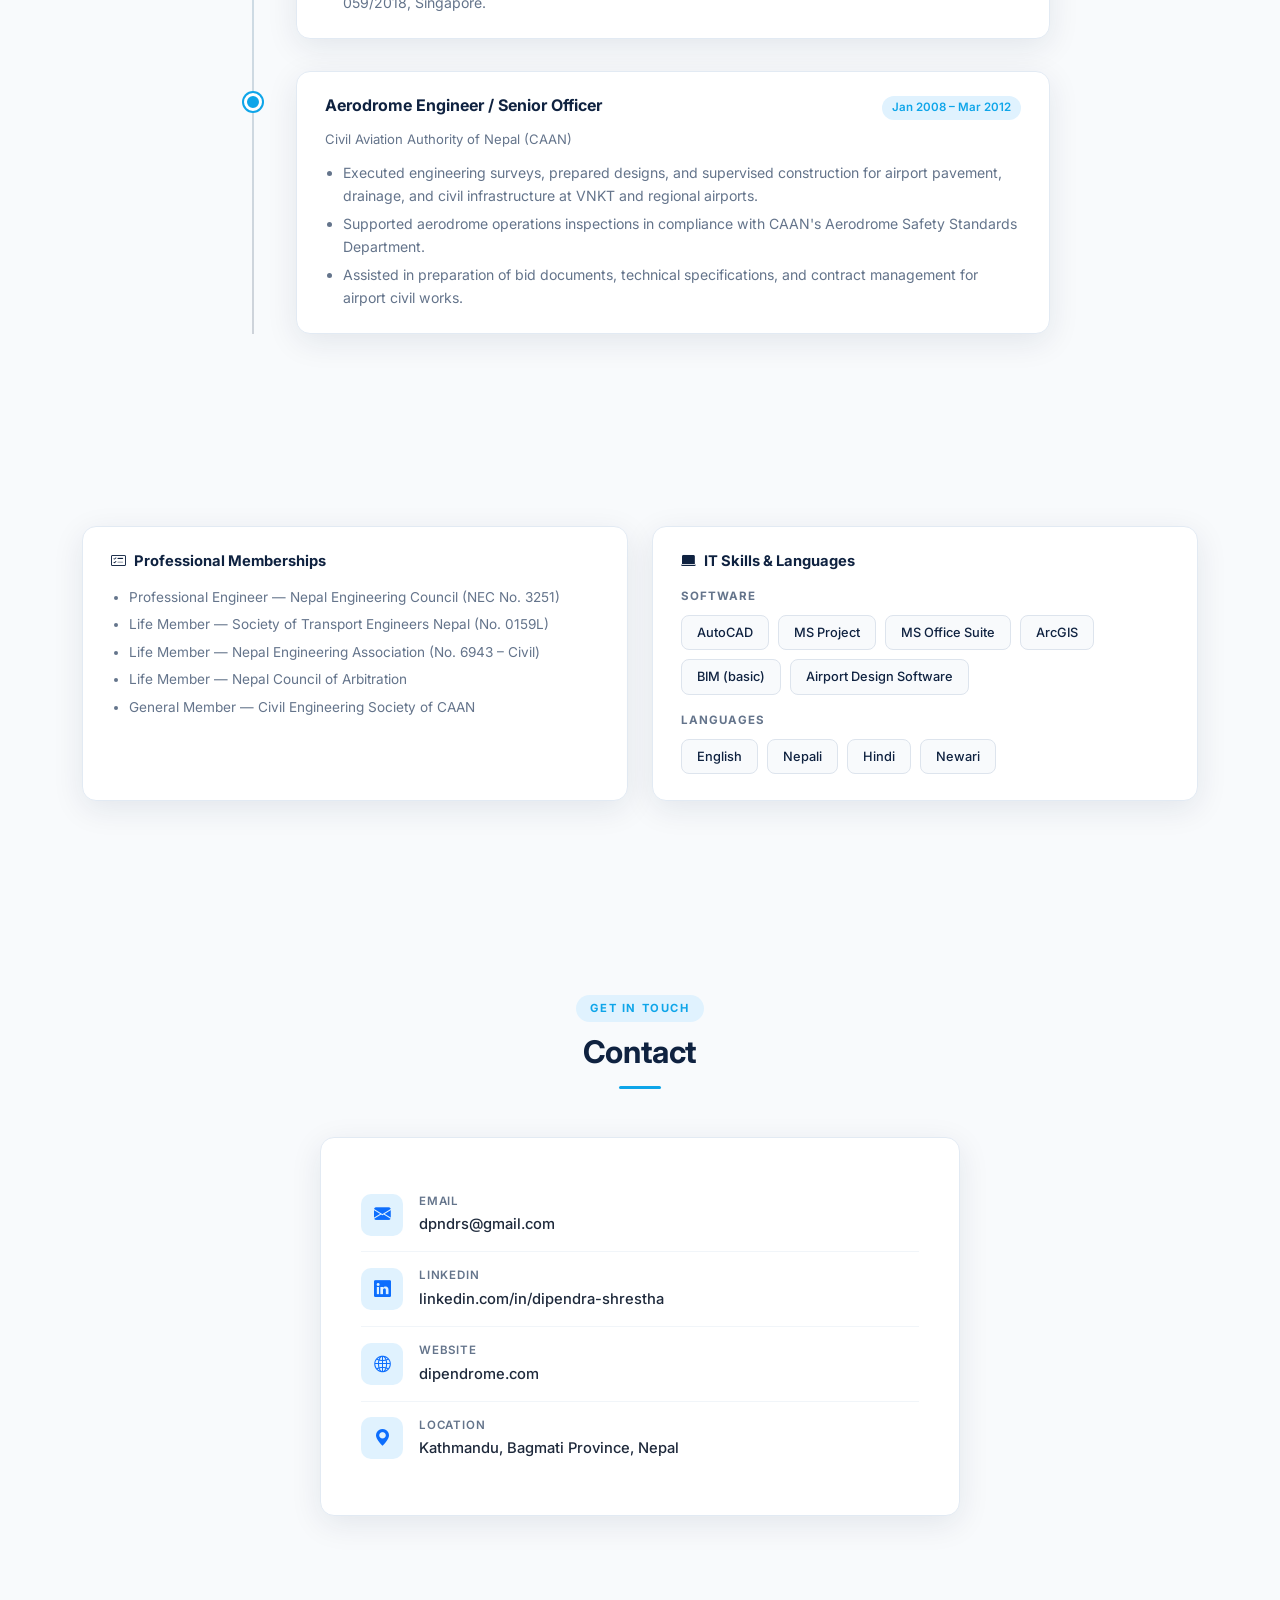
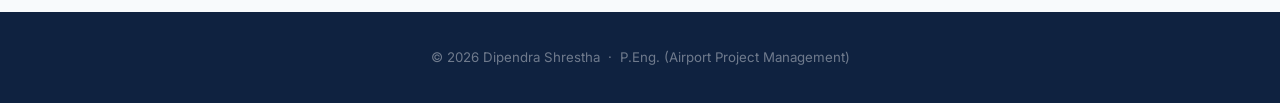
==== commit cb864995: "added domain email" ====
--- a/index.html
+++ b/index.html
@@ -860,7 +860,7 @@
 
             <div class="contact-card" data-aos="fade-up" data-aos-delay="100">
 
-                <a href="mailto:dpndrs@gmail.com" class="contact-item">
+                <a href="mailto:dpndrs@dipendrome.com" class="contact-item">
                     <div class="contact-icon"><i class="bi bi-envelope-fill text-primary"></i></div>
                     <div>
                         <div class="contact-label">Email</div>
--- a/styles.css
+++ b/styles.css
@@ -83,21 +83,18 @@
 }
 
 /* ── HERO ────────────────────────────────────── */
-/* ── VIDEO BANNER (no top crop, 10% bottom crop) ── */
+/* ── VIDEO BANNER (native aspect ratio, never cropped) ── */
 .video-banner {
-    height: 60vh;
     margin-top: 62px; /* clear fixed navbar */
-    overflow: hidden;
     position: relative;
+    background: var(--navy);
+    line-height: 0; /* avoid inline-video baseline gap */
 }
 
 .video-banner-bg {
-    position: absolute;
+    display: block;
     width: 100%;
-    height: 100%; 
-    top: 0; /* no top crop */
-    object-fit: cover;
-    object-position: center center;
+    height: auto;
 }
 
 /* Navy tint + gradient fade into hero section below */
@@ -107,9 +104,9 @@
     inset: 0;
     background: linear-gradient(
         to bottom,
-        rgba(10, 28, 52, 0.35) 0%,
-        rgba(10, 28, 52, 0.45) 60%,
-        rgba(12, 29, 53, 0.90) 100%
+        rgba(10, 28, 52, 0.15) 0%,
+        rgba(10, 28, 52, 0.25) 60%,
+        rgba(12, 29, 53, 0.70) 100%
     );
     z-index: 1;
 }
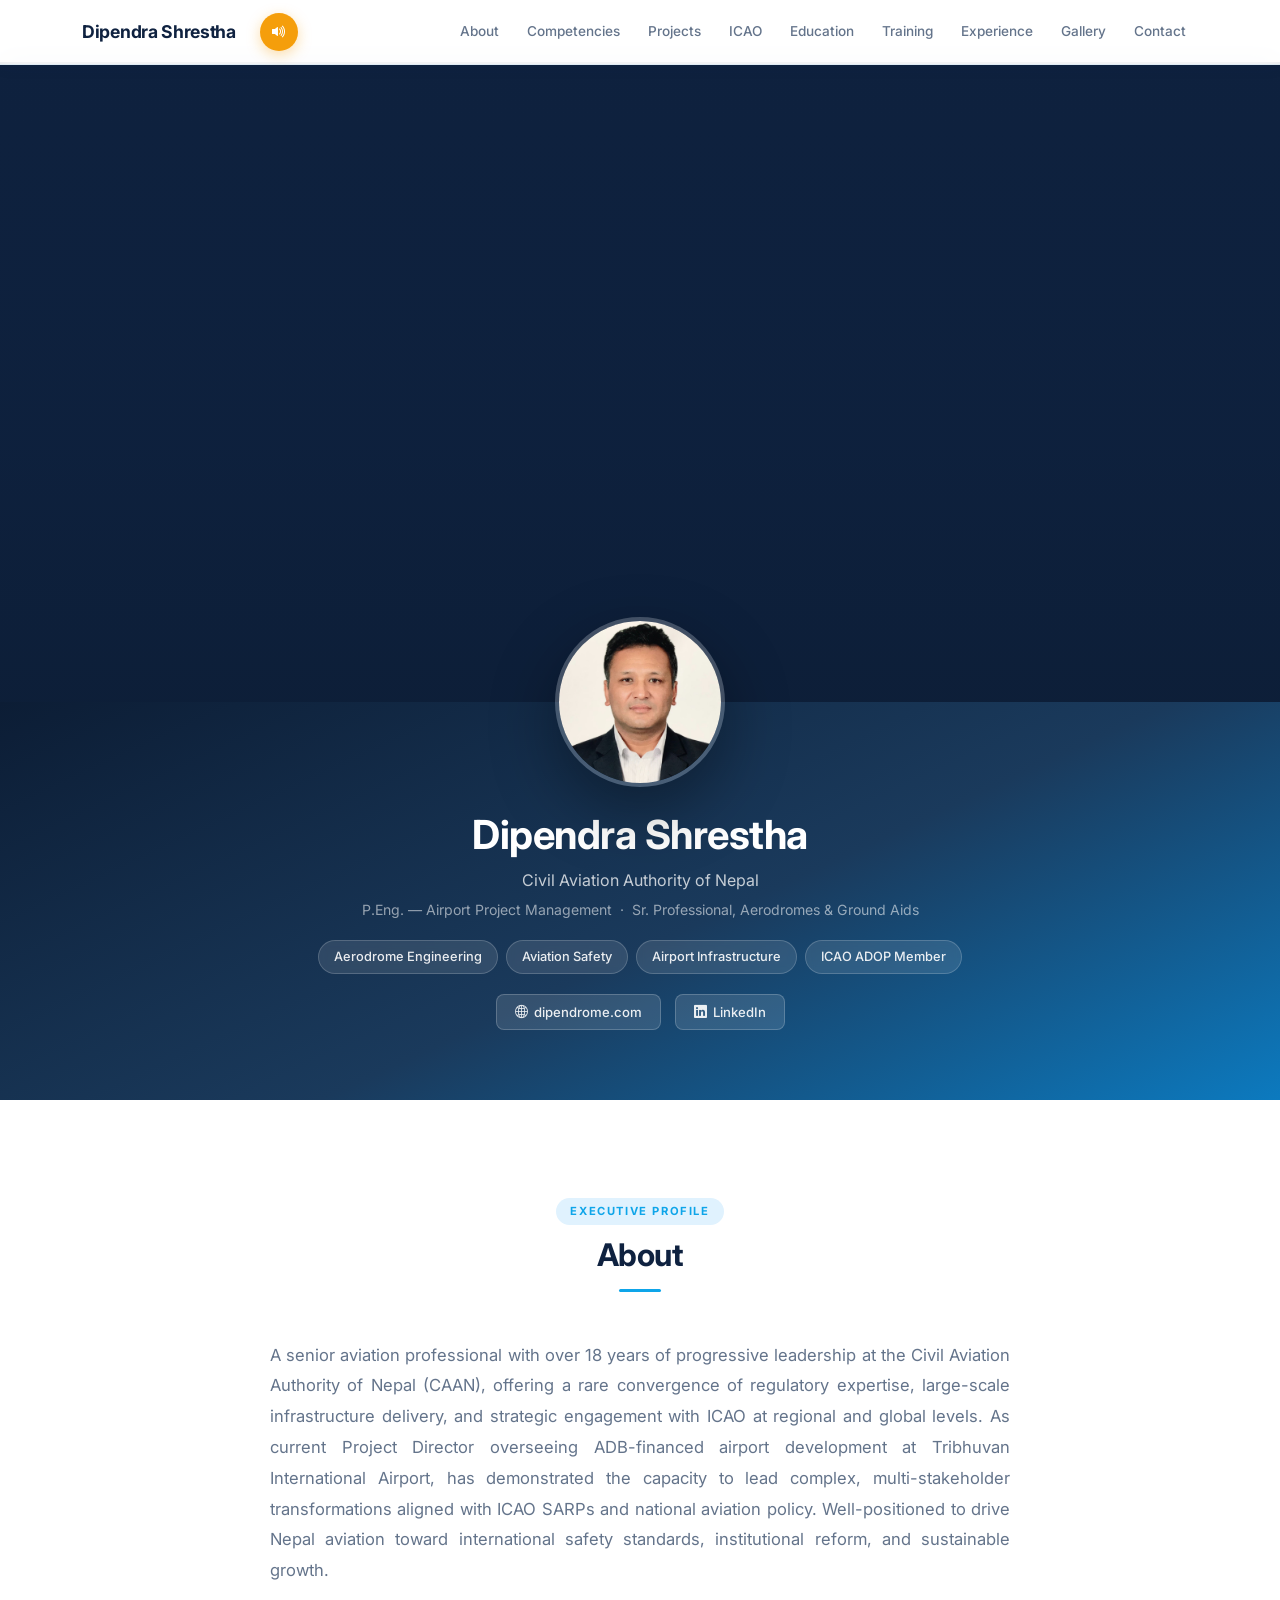
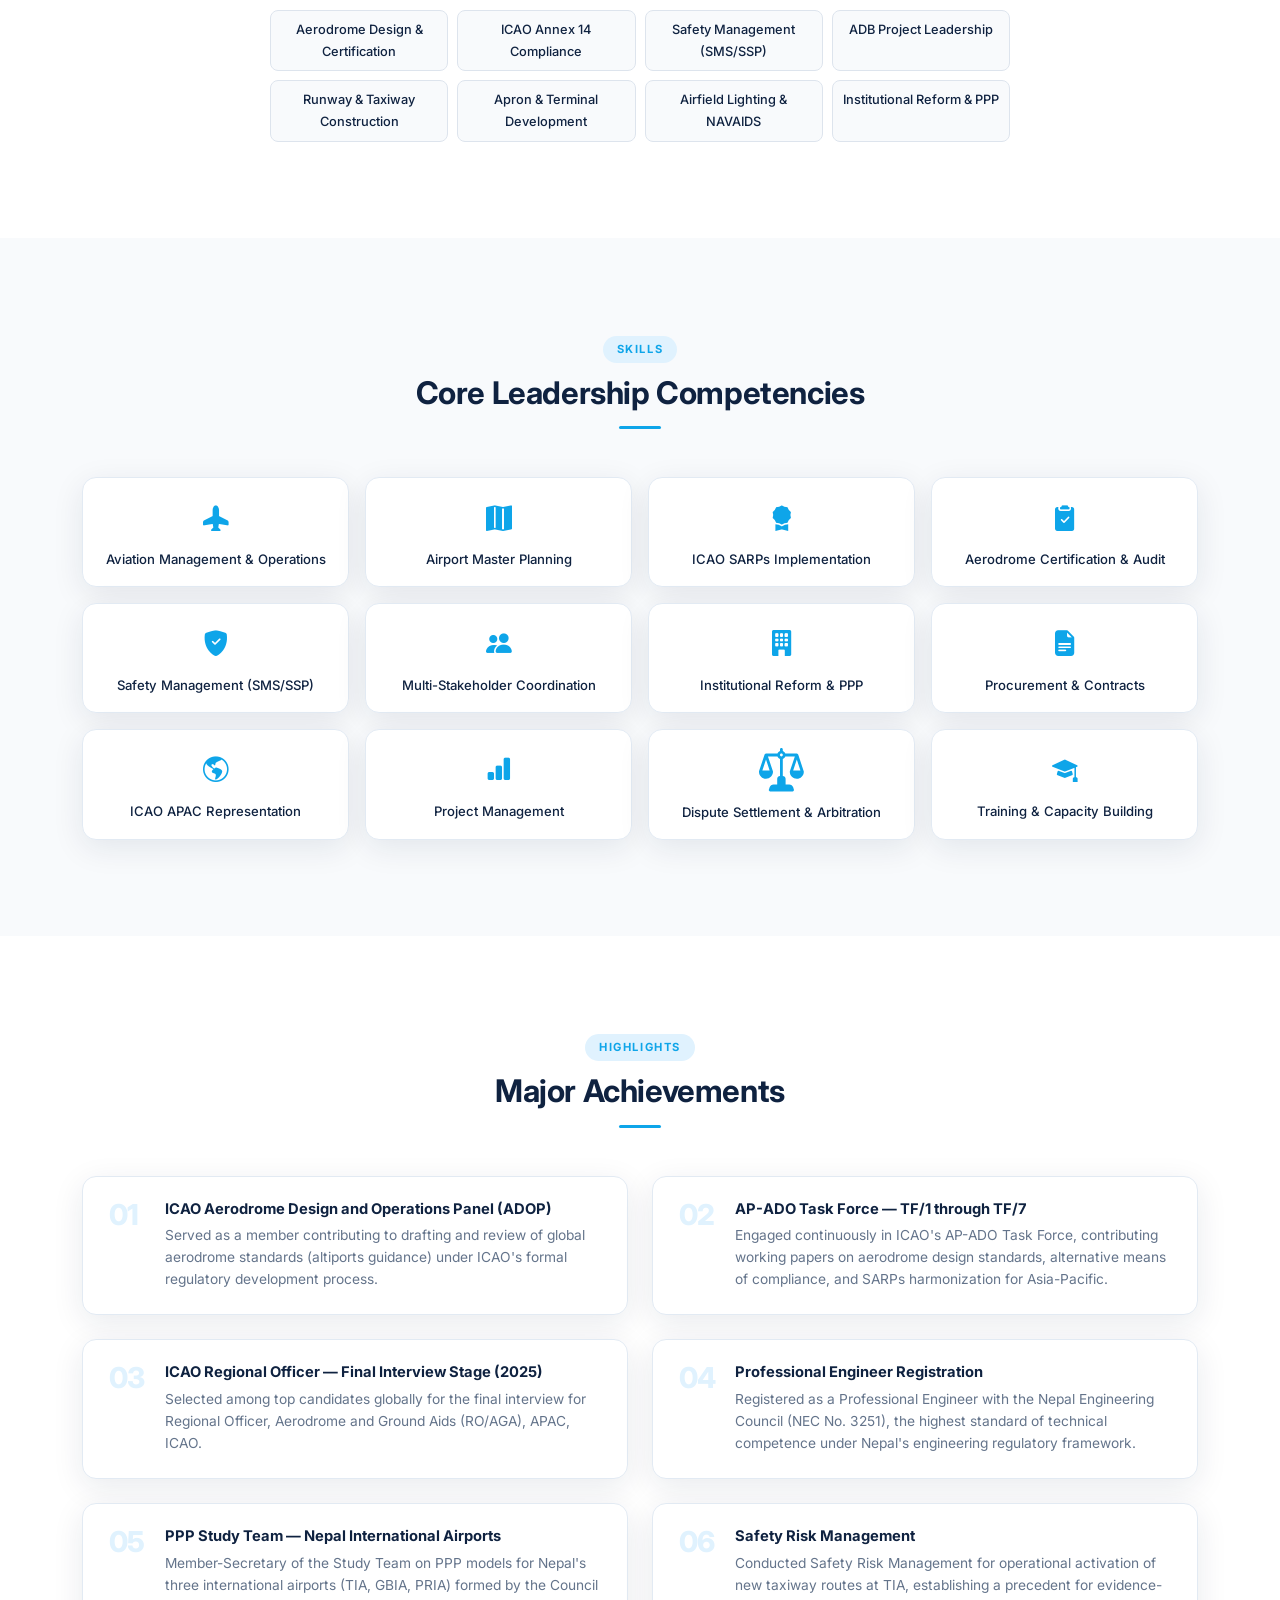
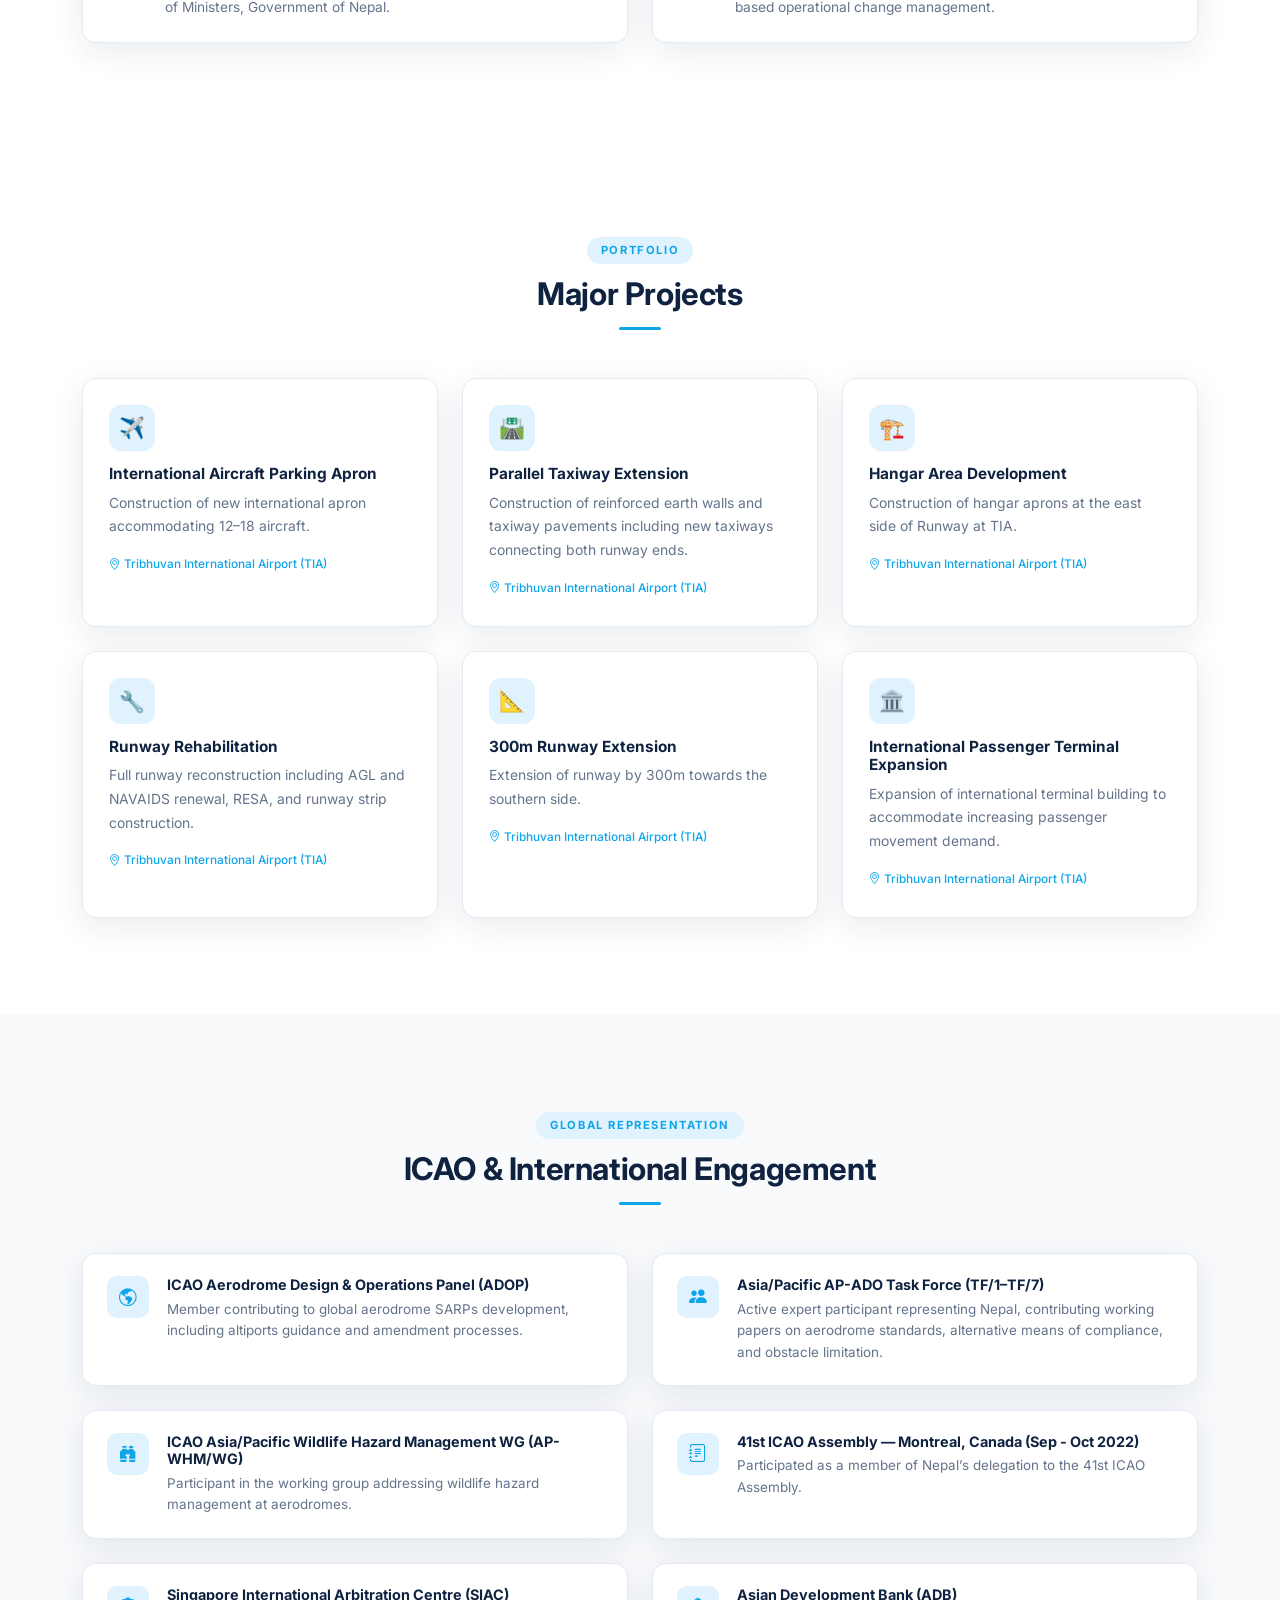
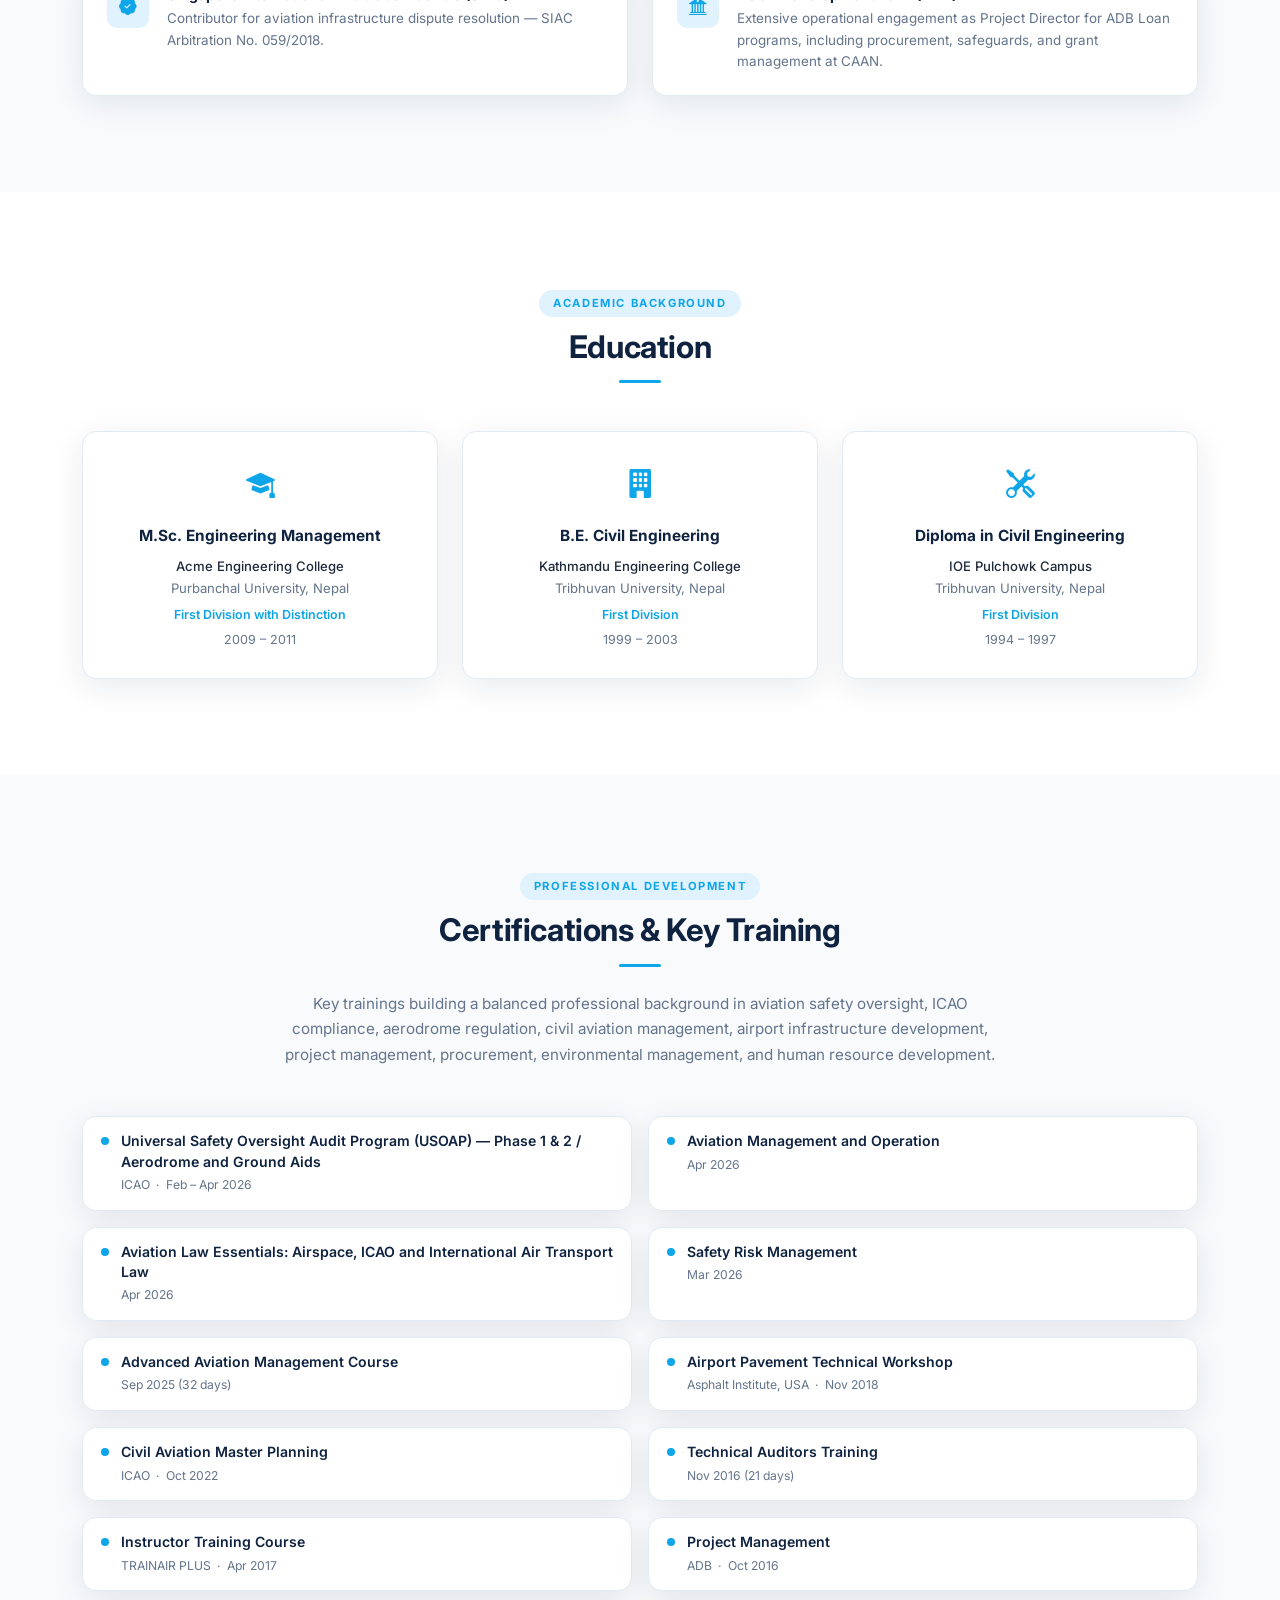
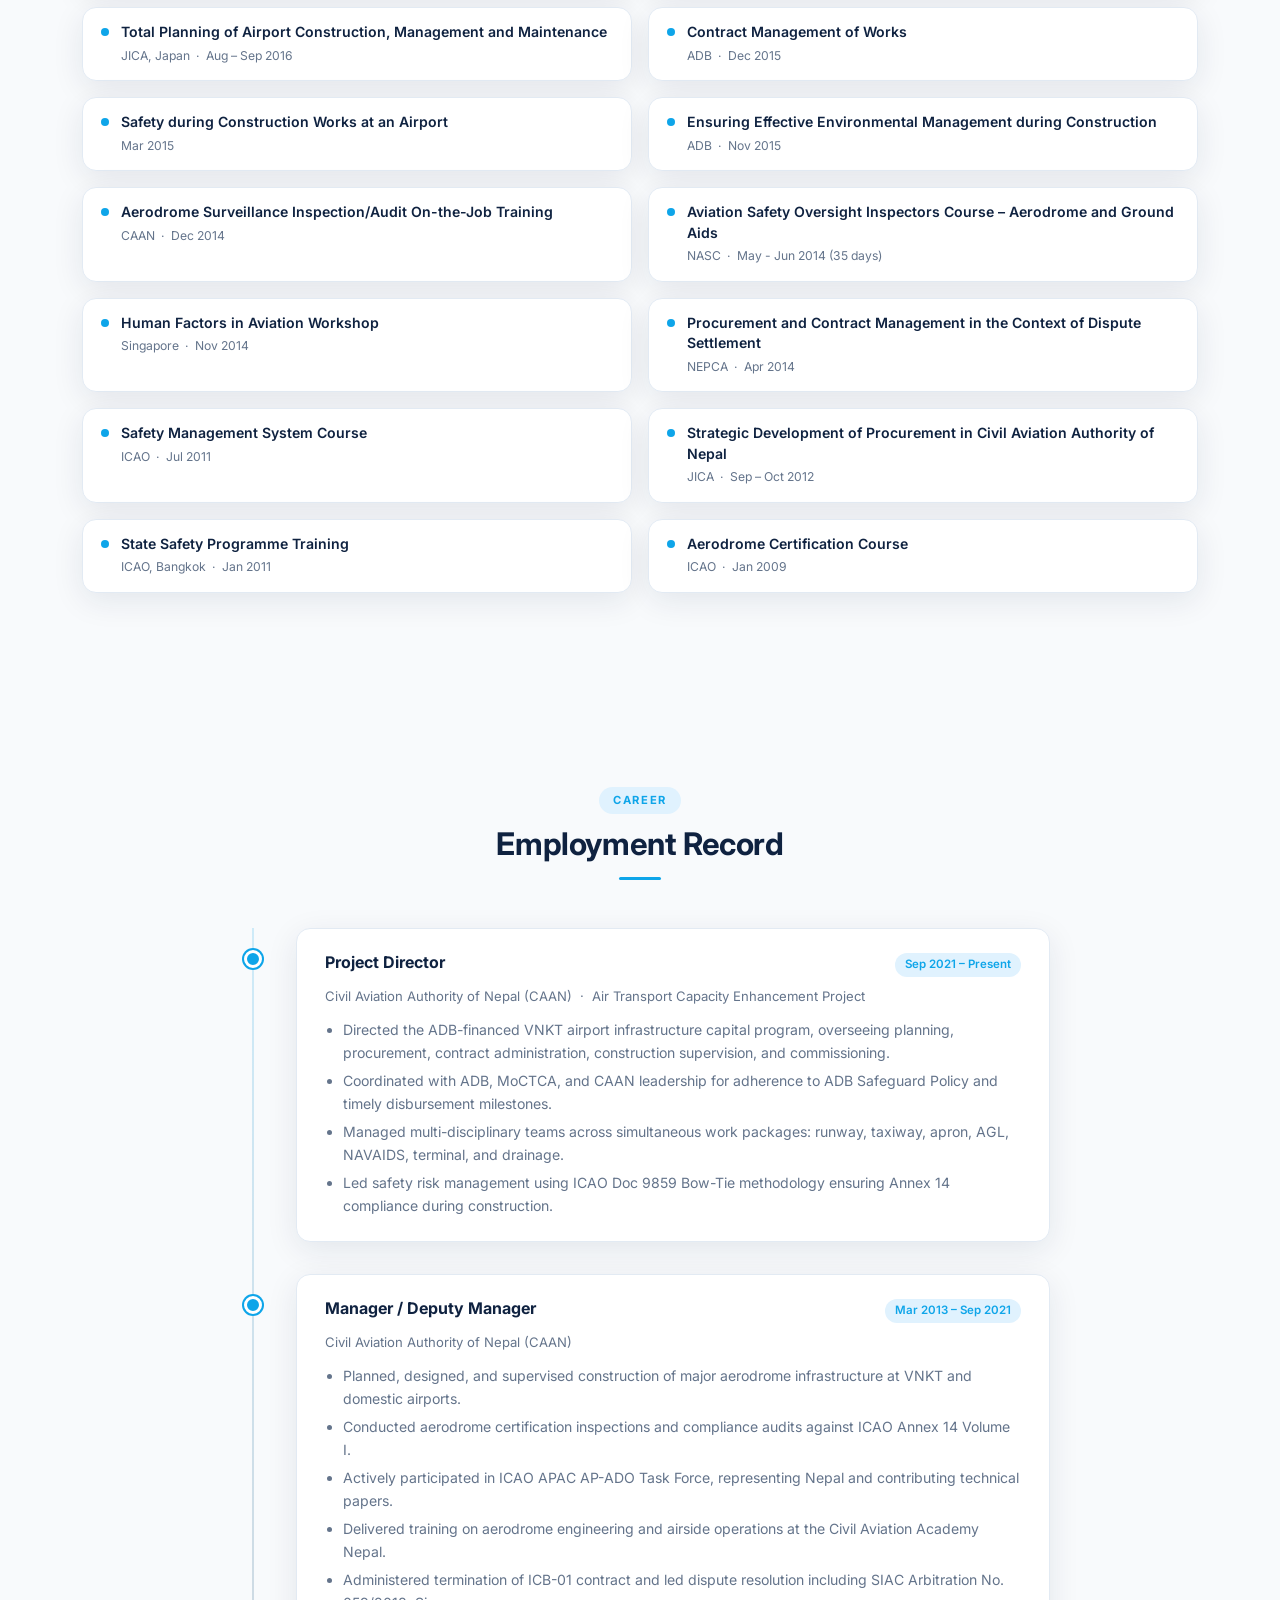
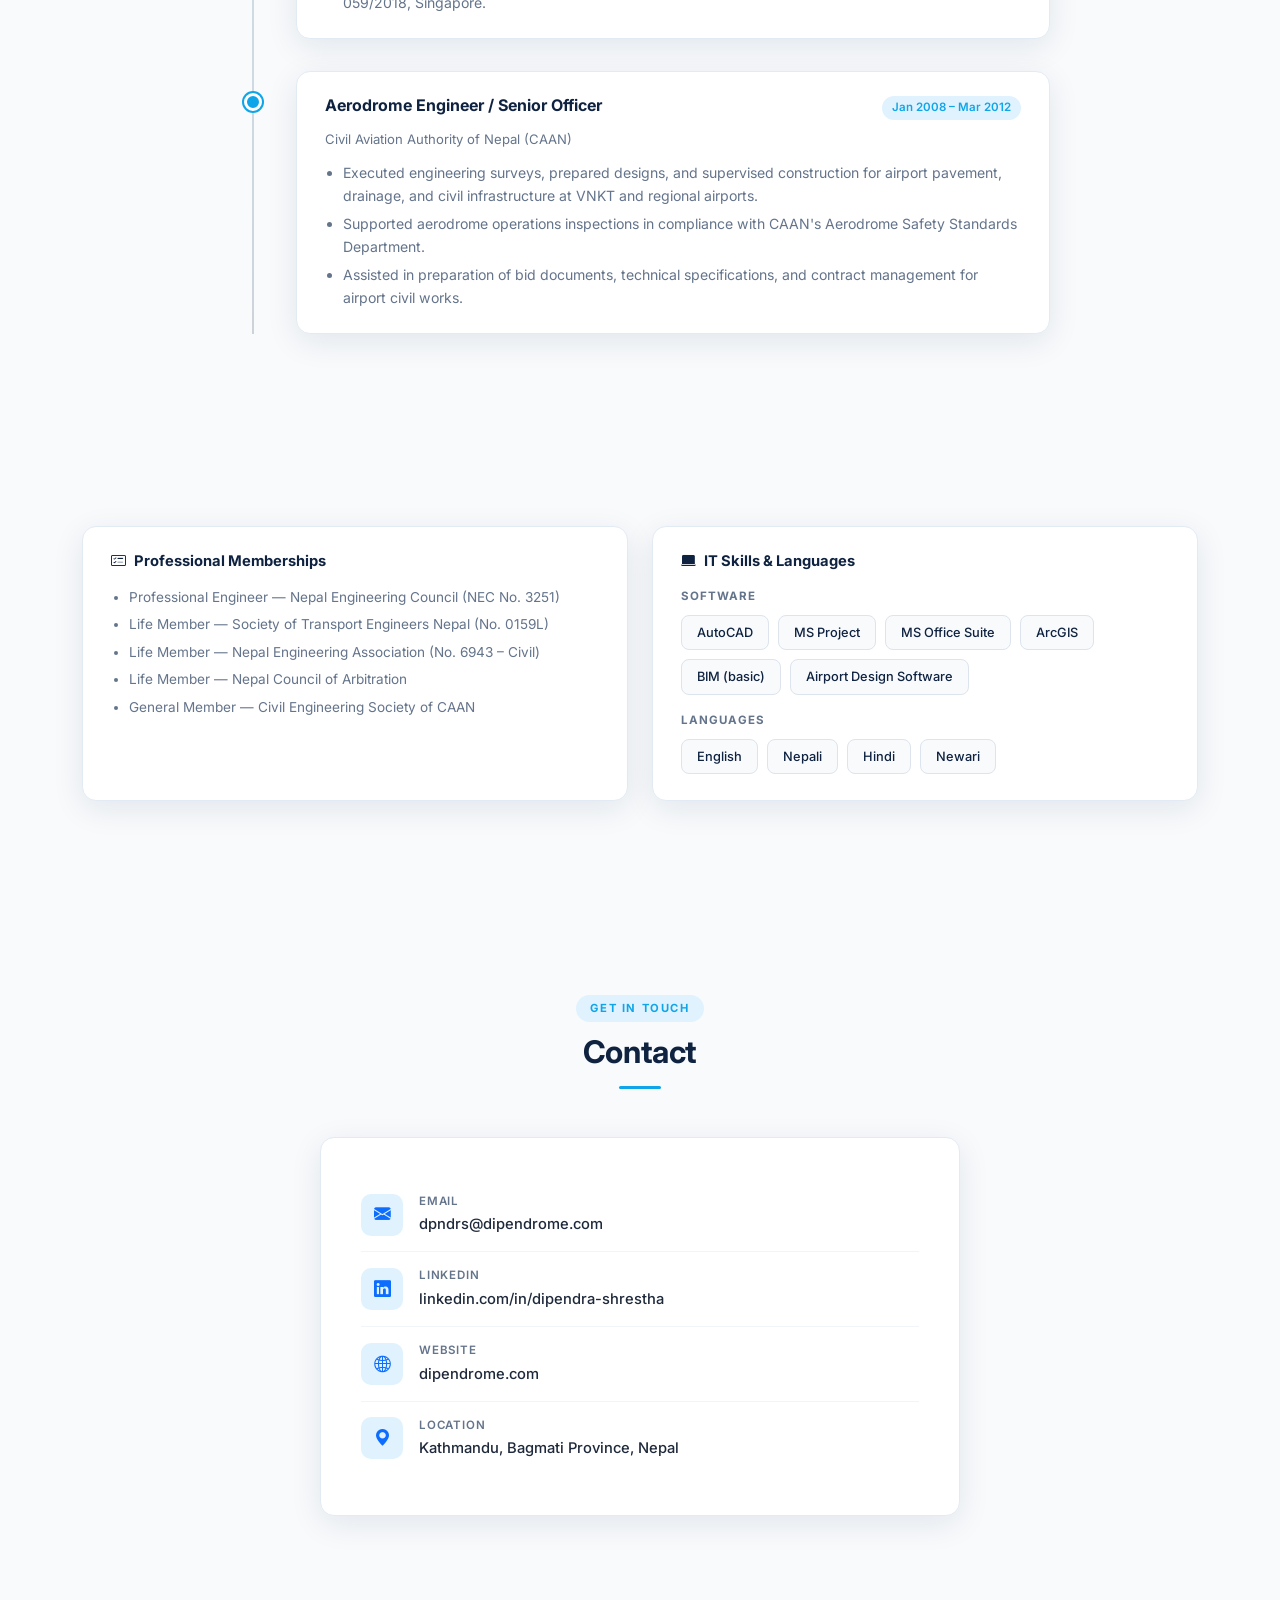
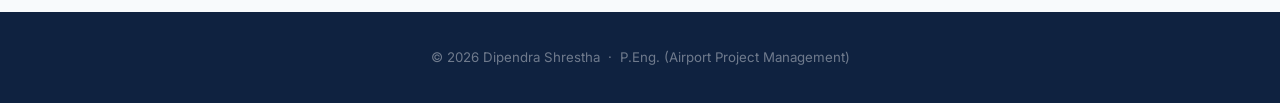
==== commit 9369cac4: "updated domain email" ====
--- a/index.html
+++ b/index.html
@@ -864,7 +864,7 @@
                     <div class="contact-icon"><i class="bi bi-envelope-fill text-primary"></i></div>
                     <div>
                         <div class="contact-label">Email</div>
-                        <div class="contact-value">dpndrs@gmail.com</div>
+                        <div class="contact-value">dpndrs@dipendrome.com</div>
                     </div>
                 </a>
 
